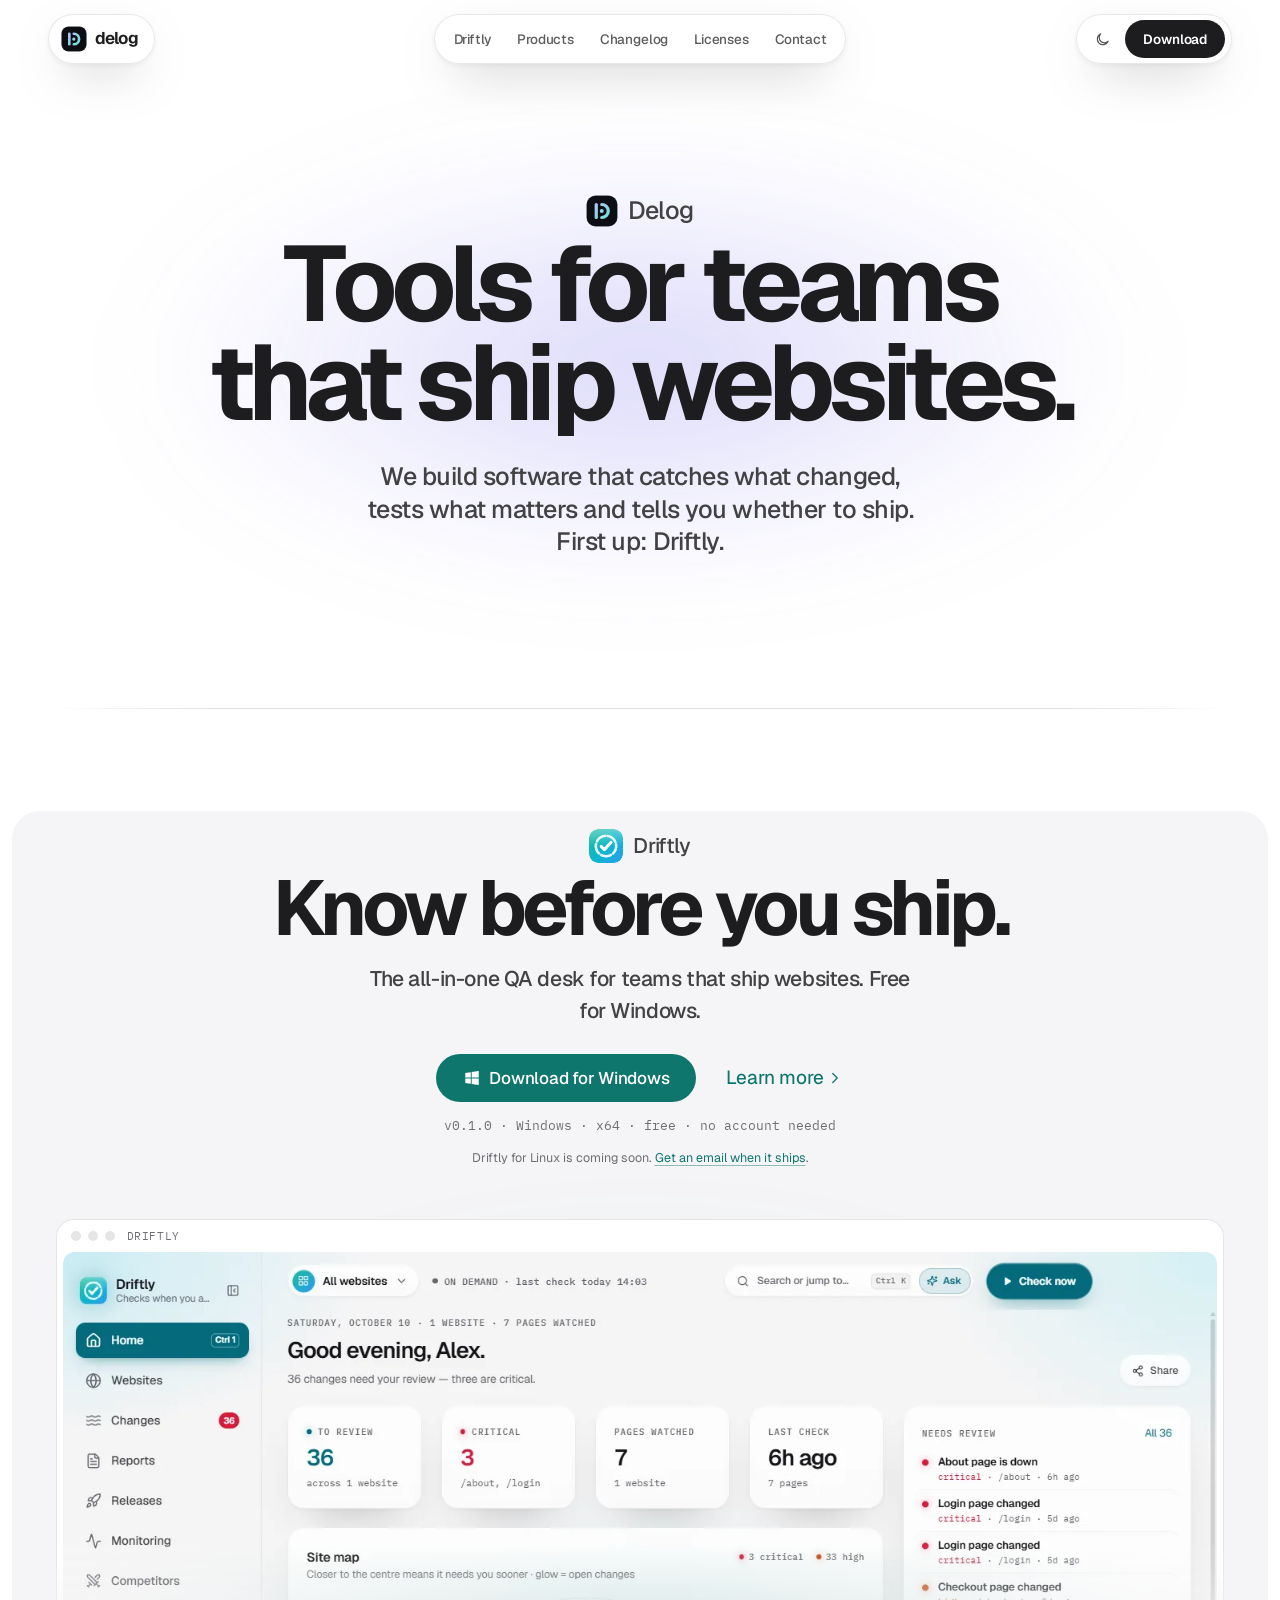
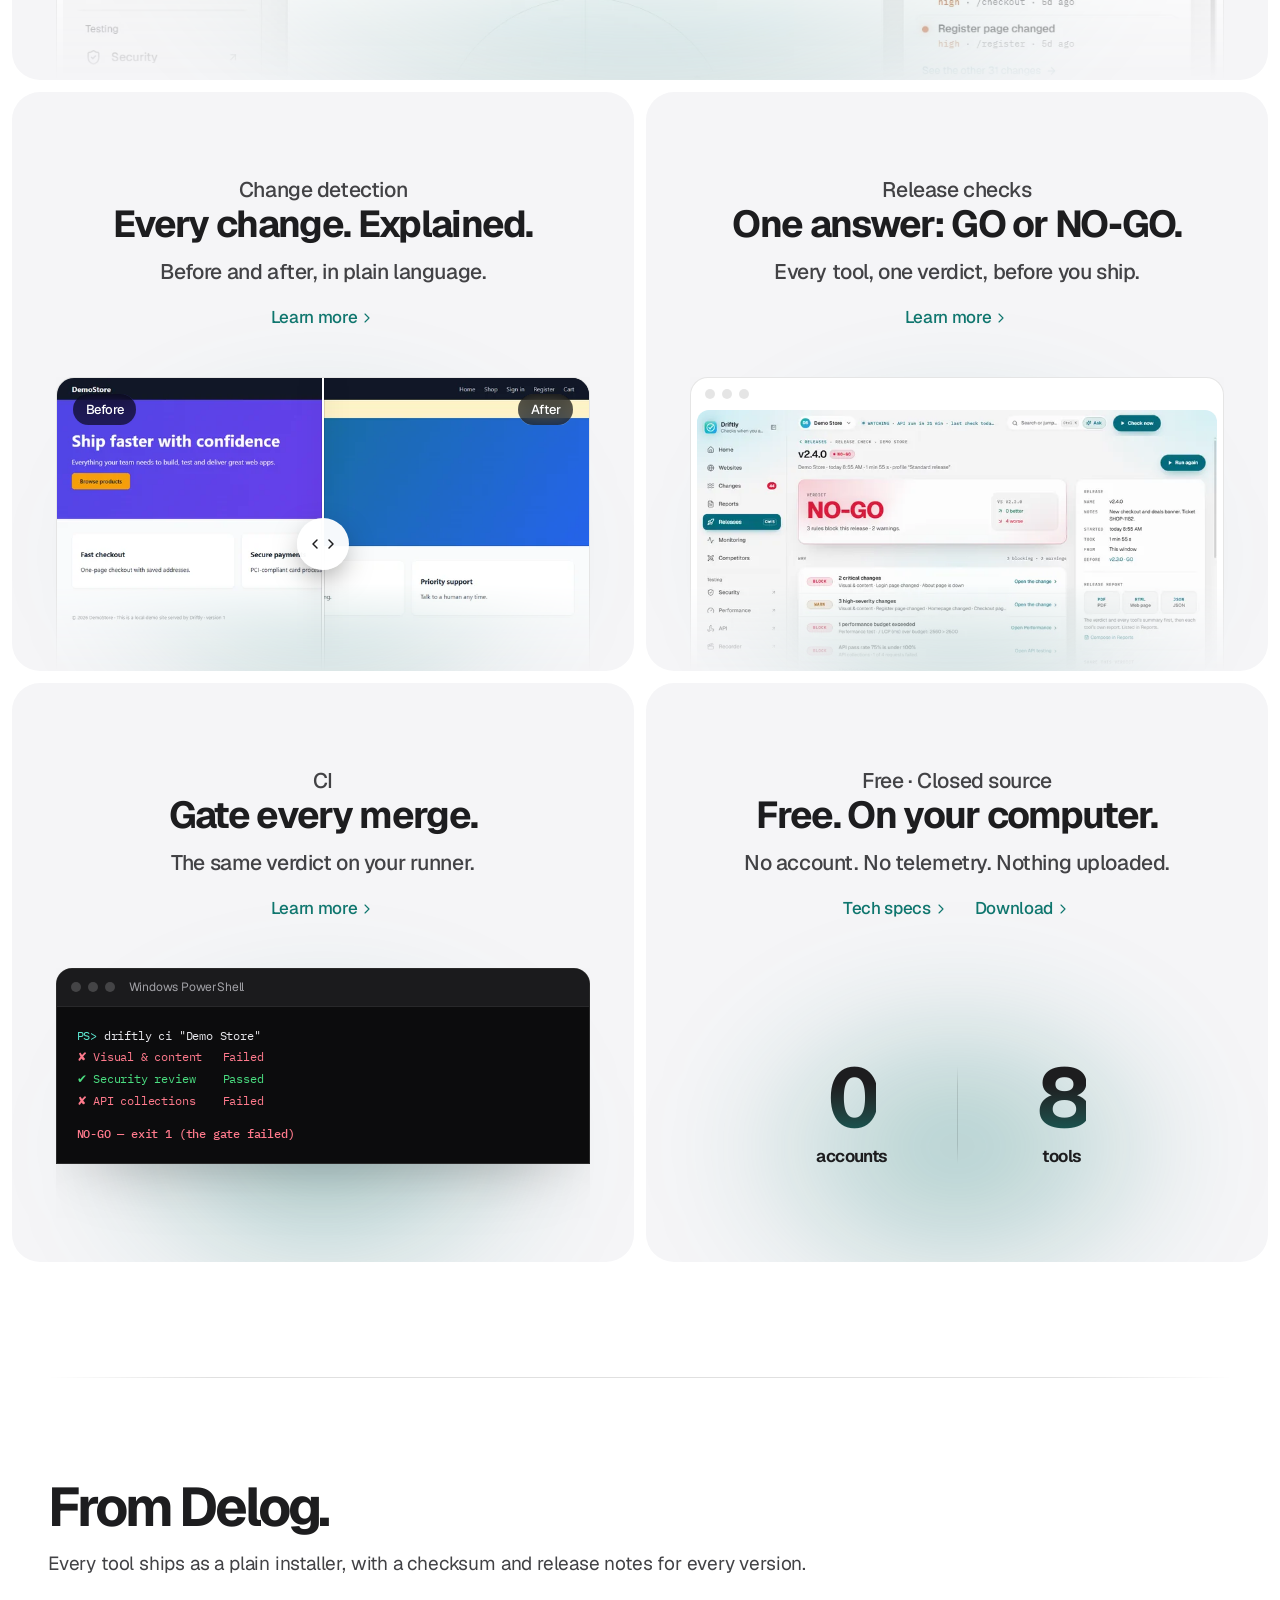
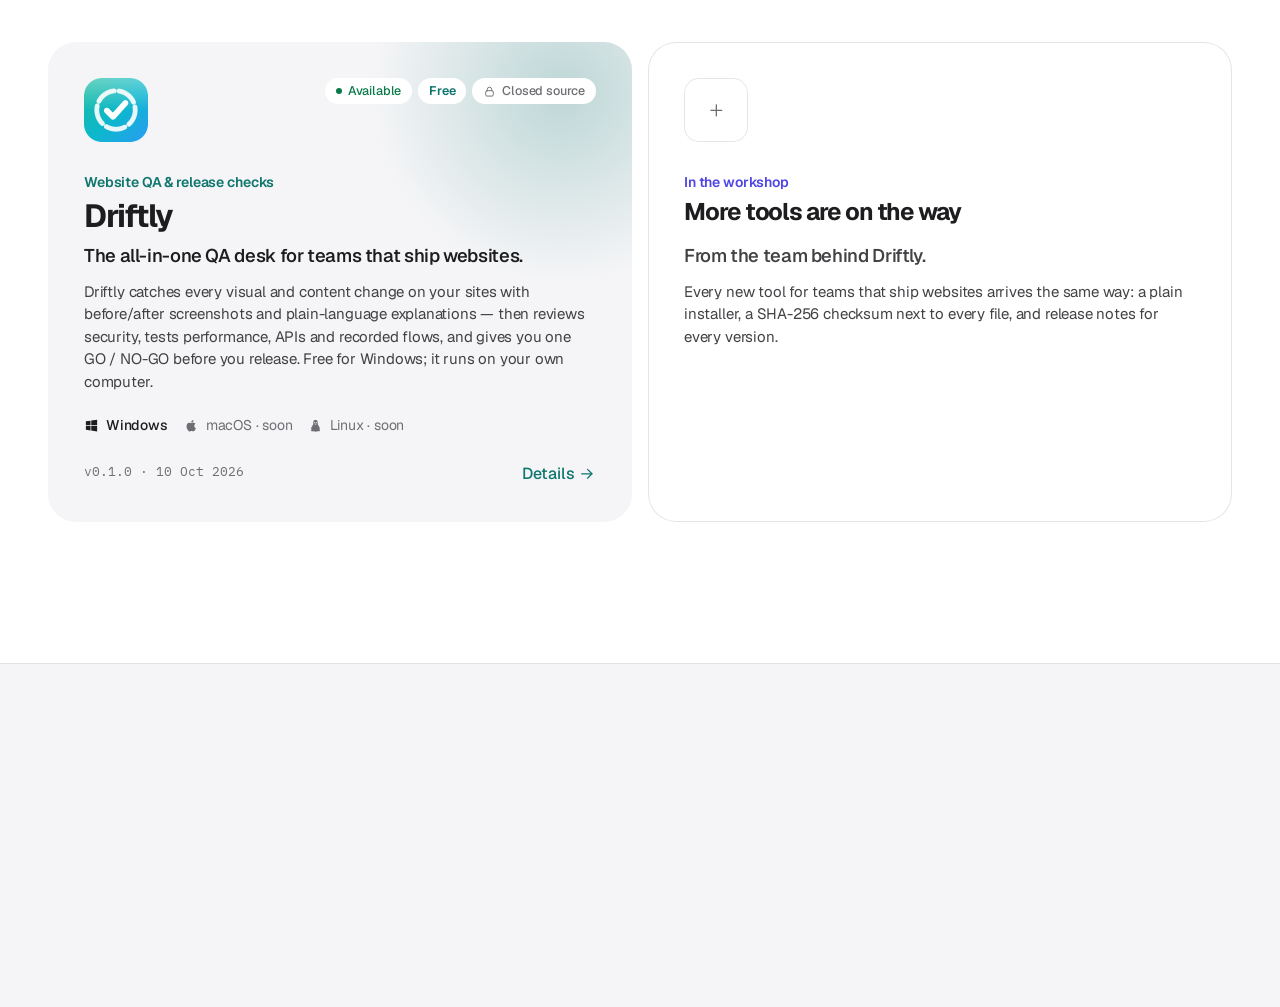
==== index.html @ cecc8f66 "Added initial files" ====
<!doctype html>
<html lang="en">
<head>
<meta charset="utf-8">
<!-- @meta {"title":"Delog — Tools for teams that ship websites","description":"Delog builds tools for teams that ship websites. Driftly, the all-in-one QA desk: change detection with before/after screenshots, security, performance, API and recorded tests, and one GO / NO-GO before you release. Free for Windows.","path":"index.html","org":true} -->
<title>Delog — Tools for teams that ship websites</title>
<meta name="description" content="Delog builds tools for teams that ship websites. Driftly, the all-in-one QA desk: change detection with before/after screenshots, security, performance, API and recorded tests, and one GO / NO-GO before you release. Free for Windows.">
<link rel="canonical" href="https://delog.example/">
<meta property="og:type" content="website">
<meta property="og:site_name" content="Delog">
<meta property="og:title" content="Delog — Tools for teams that ship websites">
<meta property="og:description" content="Delog builds tools for teams that ship websites. Driftly, the all-in-one QA desk: change detection with before/after screenshots, security, performance, API and recorded tests, and one GO / NO-GO before you release. Free for Windows.">
<meta property="og:url" content="https://delog.example/">
<meta property="og:image" content="https://delog.example/assets/img/og-default.png">
<meta property="og:image:width" content="1200">
<meta property="og:image:height" content="630">
<meta property="og:image:alt" content="Delog — Tools for teams that ship websites.">
<meta name="twitter:card" content="summary_large_image">
<script type="application/ld+json">{"@context":"https://schema.org","@type":"Organization","name":"Delog","url":"https://delog.example/","logo":"https://delog.example/assets/img/icon-512.png"}</script>
<!-- /@meta -->
<!-- @head -->
<meta name="viewport" content="width=device-width, initial-scale=1">
<meta name="color-scheme" content="light dark">
<meta name="theme-color" content="#060709" media="(prefers-color-scheme: dark)">
<meta name="theme-color" content="#f4f5f8" media="(prefers-color-scheme: light)">
<link rel="icon" href="favicon.ico" sizes="32x32">
<link rel="icon" href="assets/img/favicon.svg" type="image/svg+xml">
<link rel="apple-touch-icon" href="assets/img/apple-touch-icon.png">
<link rel="manifest" href="site.webmanifest">
<link rel="preload" href="assets/fonts/geist-latin-wght-normal.woff2" as="font" type="font/woff2" crossorigin>
<link rel="stylesheet" href="assets/css/site.css">
<link rel="stylesheet" href="assets/css/accents.css">
<script src="site.config.js"></script>
<script src="assets/js/theme.js"></script>
<!-- /@head -->
</head>
<body data-base="" data-page="home">
<!-- @header -->
<a class="skip" href="#main">Skip to content</a>
<header class="pnav" data-pnav>
  <div class="pnav__in">
    <div class="pnav__isle pnav__brand">
      <a class="pnav__logo" href="index.html" aria-label="Delog — home"><svg class="logo__mark" viewBox="0 0 32 32" aria-hidden="true" focusable="false"><defs><linearGradient id="dlg-h" x1="7" y1="7" x2="25" y2="25" gradientUnits="userSpaceOnUse"><stop offset="0" stop-color="#bdbfff"/><stop offset="1" stop-color="#5eead4"/></linearGradient></defs><rect x=".5" y=".5" width="31" height="31" rx="9" fill="#0d0e14" stroke="#ffffff" stroke-opacity=".14"/><path d="M10.25 9.5v13" stroke="url(#dlg-h)" stroke-width="3.2" stroke-linecap="round"/><path d="M15.75 9.5a6.5 6.5 0 0 1 0 13" fill="none" stroke="url(#dlg-h)" stroke-width="3.2" stroke-linecap="round"/><circle cx="15.75" cy="16" r="2" fill="url(#dlg-h)"/></svg><span class="pnav__word">delog</span></a>
      
    </div>
    <div class="pnav__isle pnav__mid">
      <a class="pnav__mini pnav__mini--logo" href="index.html" aria-label="Delog — home" tabindex="-1"><svg class="logo__mark" viewBox="0 0 32 32" aria-hidden="true" focusable="false"><defs><linearGradient id="dlg-m" x1="7" y1="7" x2="25" y2="25" gradientUnits="userSpaceOnUse"><stop offset="0" stop-color="#bdbfff"/><stop offset="1" stop-color="#5eead4"/></linearGradient></defs><rect x=".5" y=".5" width="31" height="31" rx="9" fill="#0d0e14" stroke="#ffffff" stroke-opacity=".14"/><path d="M10.25 9.5v13" stroke="url(#dlg-m)" stroke-width="3.2" stroke-linecap="round"/><path d="M15.75 9.5a6.5 6.5 0 0 1 0 13" fill="none" stroke="url(#dlg-m)" stroke-width="3.2" stroke-linecap="round"/><circle cx="15.75" cy="16" r="2" fill="url(#dlg-m)"/></svg></a>
      <div class="pnav__groups">
        <nav class="pnav__group pnav__group--main" id="site-nav" aria-label="Main" data-glide>
          <span class="pnav__glide" aria-hidden="true"></span>
          <a href="products/driftly.html" data-nav="driftly">Driftly</a>
          <a href="products.html" data-nav="products">Products</a>
          <a href="changelog.html" data-nav="changelog" data-secondary>Changelog</a>
          <a href="licenses.html" data-nav="licenses" data-secondary>Licenses</a>
          <a href="contact.html" data-nav="contact">Contact</a>
        </nav>
        
      </div>
      <a class="pnav__mini pnav__mini--cta" href="download.html?product=driftly" tabindex="-1">Download</a>
    </div>
    <div class="pnav__isle pnav__actions">
      <button class="pnav__icon pnav__theme" type="button" data-theme-toggle aria-label="Switch theme"><svg class="i i--sun" viewBox="0 0 24 24" aria-hidden="true" focusable="false"><circle cx="12" cy="12" r="4"/><path d="M12 2.5v2M12 19.5v2M4.6 4.6 6 6M18 18l1.4 1.4M2.5 12h2M19.5 12h2M4.6 19.4 6 18M18 6l1.4-1.4"/></svg><svg class="i i--moon" viewBox="0 0 24 24" aria-hidden="true" focusable="false"><path d="M20 14.5A8 8 0 1 1 9.5 4a6.5 6.5 0 0 0 10.5 10.5z"/></svg></button>
      <a class="pnav__cta" href="download.html?product=driftly" data-nav="download">Download</a>
      <button class="pnav__icon pnav__menu" type="button" data-nav-toggle aria-expanded="false" aria-controls="site-sheet" aria-label="Open menu"><span class="burger" aria-hidden="true"><i></i><i></i></span></button>
    </div>
  </div>
</header>
<div class="sheet-scrim" data-sheet-close hidden></div>
<div class="sheet" id="site-sheet" role="dialog" aria-modal="true" aria-label="Menu" hidden>
  <span class="sheet__grab" aria-hidden="true"></span>
  <nav class="sheet__links" aria-label="Menu">
    <a href="products/driftly.html" data-nav="driftly"><img src="assets/products/driftly/icon-128.png" alt="" width="22" height="22" loading="lazy" decoding="async">Driftly</a>
    <a href="products.html" data-nav="products"><svg class="i" viewBox="0 0 24 24" aria-hidden="true" focusable="false"><path d="M12 3 20 7.5v9L12 21 4 16.5v-9z"/><path d="m4 7.5 8 4.5 8-4.5M12 12v9"/></svg>Products</a>
    <a href="changelog.html" data-nav="changelog"><svg class="i" viewBox="0 0 24 24" aria-hidden="true" focusable="false"><path d="M9 6.5h11M9 12h11M9 17.5h7"/><path d="M4.5 6.5h.01M4.5 12h.01M4.5 17.5h.01"/></svg>Changelog</a>
    <a href="licenses.html" data-nav="licenses"><svg class="i" viewBox="0 0 24 24" aria-hidden="true" focusable="false"><path d="M12 4v16M8 20h8M5 7.5h14"/><path d="m5 7.5-2.5 6a2.5 2.5 0 0 0 5 0zM19 7.5l-2.5 6a2.5 2.5 0 0 0 5 0z"/></svg>Licenses</a>
    <a href="contact.html" data-nav="contact"><svg class="i" viewBox="0 0 24 24" aria-hidden="true" focusable="false"><rect x="3" y="5" width="18" height="14" rx="2.5"/><path d="m4 7 8 6 8-6"/></svg>Contact</a>
  </nav>
  
  <div class="sheet__foot">
    <div class="theme-seg" role="group" aria-label="Theme">
      <button type="button" data-theme-set="system" aria-pressed="true"><svg class="i" viewBox="0 0 24 24" aria-hidden="true" focusable="false"><rect x="3" y="4" width="18" height="12" rx="2"/><path d="M8 20h8M12 16v4"/></svg>Auto</button>
      <button type="button" data-theme-set="light" aria-pressed="false"><svg class="i" viewBox="0 0 24 24" aria-hidden="true" focusable="false"><circle cx="12" cy="12" r="4"/><path d="M12 2.5v2M12 19.5v2M4.6 4.6 6 6M18 18l1.4 1.4M2.5 12h2M19.5 12h2M4.6 19.4 6 18M18 6l1.4-1.4"/></svg>Light</button>
      <button type="button" data-theme-set="dark" aria-pressed="false"><svg class="i" viewBox="0 0 24 24" aria-hidden="true" focusable="false"><path d="M20 14.5A8 8 0 1 1 9.5 4a6.5 6.5 0 0 0 10.5 10.5z"/></svg>Dark</button>
    </div>
    <a class="btn btn--primary" href="download.html?product=driftly">Download</a>
  </div>
</div>
<!-- /@header -->

<main id="main" class="flush">

  <section class="brand-hero">
    <div class="container">
      <p class="brand-hero__by"><svg class="logo__mark" viewBox="0 0 32 32" aria-hidden="true" focusable="false"><defs><linearGradient id="dlg-intro" x1="7" y1="7" x2="25" y2="25" gradientUnits="userSpaceOnUse"><stop offset="0" stop-color="#bdbfff"/><stop offset="1" stop-color="#5eead4"/></linearGradient></defs><rect x=".5" y=".5" width="31" height="31" rx="9" fill="#0d0e14" stroke="#ffffff" stroke-opacity=".14"/><path d="M10.25 9.5v13" stroke="url(#dlg-intro)" stroke-width="3.2" stroke-linecap="round"/><path d="M15.75 9.5a6.5 6.5 0 0 1 0 13" fill="none" stroke="url(#dlg-intro)" stroke-width="3.2" stroke-linecap="round"/><circle cx="15.75" cy="16" r="2" fill="url(#dlg-intro)"/></svg><span data-cfg="company">Delog</span></p>
      <h1>Tools for teams that ship websites.</h1>
      <p>We build software that catches what changed, tests what matters and tells you whether to ship. First up: Driftly.</p>
    </div>
  </section>
  <div class="container rule-wrap" aria-hidden="true"><div class="rule"></div></div>


  <div class="container home-tiles">
    <section class="ptile accent-driftly" data-tilt3d="1.5" data-accent-dark="#2dd4bf" data-accent-light="#0f766e" aria-labelledby="t-driftly">
      <p class="ptile__name"><img src="assets/products/driftly/icon-128.png" alt="" width="34" height="34">Driftly</p>
      <h2 id="t-driftly">Know before you ship.</h2>
      <p class="ptile__line">The all-in-one QA desk for teams that ship websites. Free for Windows.</p>
      <div data-render="download-cta" data-product="driftly" data-variant="launch" data-secondary-href="products/driftly.html" data-secondary-label="Learn more" data-rendered="w8mok"><!-- @render --><div class="dl-cta dl-cta--launch" data-dl-cta="driftly"><div class="dl-cta__row"><a class="btn btn--primary btn--lg" data-dl-primary href="download.html?product=driftly&amp;platform=windows"><span data-dl-icon><svg class="i i--fill" viewBox="0 0 24 24" aria-hidden="true" focusable="false"><path d="M3 5.3 10.4 4.2v7.2H3zM11.6 4 21 2.6v8.8h-9.4zM3 12.6h7.4v7.2L3 18.7zM11.6 12.6H21v8.8L11.6 20z"/></svg></span><span data-dl-label>Download for Windows</span></a><a class="link-more" href="products/driftly.html">Learn more<svg class="i" viewBox="0 0 24 24" aria-hidden="true" focusable="false"><path d="m9 6 6 6-6 6"/></svg></a></div><p class="dl-cta__meta mono" data-dl-meta>v0.1.0 · Windows · x64 · free · no account needed</p><p class="dl-cta__note" data-dl-note hidden></p></div><!-- /@render --></div>
      <div class="ptile__visual">
        <div class="vframe"><div class="vframe__bar" aria-hidden="true"><span class="vframe__dots"><i></i><i></i><i></i></span><span class="vframe__title">Driftly</span></div>
          <div class="vframe__screen"><img src="assets/products/driftly/screens/home-dark-1440.webp" srcset="assets/products/driftly/screens/home-dark-800.webp 800w, assets/products/driftly/screens/home-dark-1440.webp 1440w" sizes="(min-width: 834px) 70vw, 100vw" alt="Driftly Home: summary tiles for changes to review, critical changes, pages watched and the last check, a radial site map of the watched website, and the changes that need review." width="1440" height="900" class="theme-dark-only" loading="lazy" decoding="async"><img src="assets/products/driftly/screens/home-light-1440.webp" srcset="assets/products/driftly/screens/home-light-800.webp 800w, assets/products/driftly/screens/home-light-1440.webp 1440w" sizes="(min-width: 834px) 70vw, 100vw" alt="Driftly Home: summary tiles for changes to review, critical changes, pages watched and the last check, a radial site map of the watched website, and the changes that need review." width="1440" height="900" class="theme-light-only" loading="lazy" decoding="async"></div>
        </div>
      </div>
    </section>

    <div class="ptiles">
      <section class="ptile ptile--half accent-driftly" data-tilt3d="2.5" data-accent-dark="#2dd4bf" data-accent-light="#0f766e" aria-labelledby="t-changes">
        <p class="ptile__name">Change detection</p>
        <h2 id="t-changes">Every change. Explained.</h2>
        <p class="ptile__line">Before and after, in plain language.</p>
        <p class="link-row"><a class="link-more" href="products/driftly.html#changes">Learn more<svg class="i" viewBox="0 0 24 24" aria-hidden="true" focusable="false"><path d="m9 6 6 6-6 6"/></svg></a></p>
        <div class="ptile__visual">
          <div class="compare__stage">
            <div class="compare__img"><img src="assets/products/driftly/compare/home-before-800.webp" srcset="assets/products/driftly/compare/home-before-800.webp 800w, assets/products/driftly/compare/home-before-1440.webp 1440w" sizes="(min-width: 834px) 50vw, 100vw" alt="The demo store’s home page before a release: “Ship faster with confidence”." width="1440" height="900" loading="lazy" decoding="async"></div>
            <div class="compare__img compare__after"><img src="assets/products/driftly/compare/home-after-800.webp" srcset="assets/products/driftly/compare/home-after-800.webp 800w, assets/products/driftly/compare/home-after-1440.webp 1440w" sizes="(min-width: 834px) 50vw, 100vw" alt="The same page after the release: “Release with total confidence”, with a sale banner." width="1440" height="900" loading="lazy" decoding="async"></div>
            <span class="compare__tag compare__tag--before">Before</span><span class="compare__tag compare__tag--after">After</span>
            <span class="compare__handle" aria-hidden="true"><span class="compare__knob"><svg class="i" viewBox="0 0 24 24" aria-hidden="true" focusable="false"><path d="m15 6-6 6 6 6"/></svg><svg class="i" viewBox="0 0 24 24" aria-hidden="true" focusable="false"><path d="m9 6 6 6-6 6"/></svg></span></span>
          </div>
        </div>
      </section>
      <section class="ptile ptile--half accent-driftly" data-tilt3d="2.5" data-accent-dark="#2dd4bf" data-accent-light="#0f766e" aria-labelledby="t-release">
        <p class="ptile__name">Release checks</p>
        <h2 id="t-release">One answer: GO or NO‑GO.</h2>
        <p class="ptile__line">Every tool, one verdict, before you ship.</p>
        <p class="link-row"><a class="link-more" href="products/driftly.html#release">Learn more<svg class="i" viewBox="0 0 24 24" aria-hidden="true" focusable="false"><path d="m9 6 6 6-6 6"/></svg></a></p>
        <div class="ptile__visual">
          <div class="vframe"><div class="vframe__bar" aria-hidden="true"><span class="vframe__dots"><i></i><i></i><i></i></span></div>
            <div class="vframe__screen"><img src="assets/products/driftly/screens/release-dark-1440.webp" srcset="assets/products/driftly/screens/release-dark-800.webp 800w, assets/products/driftly/screens/release-dark-1440.webp 1440w" sizes="(min-width: 834px) 46vw, 100vw" alt="Driftly release check for v2.4.0 with a NO-GO verdict and the rules that block it." width="1440" height="900" class="theme-dark-only" loading="lazy" decoding="async"><img src="assets/products/driftly/screens/release-light-1440.webp" srcset="assets/products/driftly/screens/release-light-800.webp 800w, assets/products/driftly/screens/release-light-1440.webp 1440w" sizes="(min-width: 834px) 46vw, 100vw" alt="Driftly release check for v2.4.0 with a NO-GO verdict and the rules that block it." width="1440" height="900" class="theme-light-only" loading="lazy" decoding="async"></div>
          </div>
        </div>
      </section>
    </div>

    <div class="ptiles">
      <section class="ptile ptile--half accent-driftly" data-tilt3d="2.5" data-accent-dark="#2dd4bf" data-accent-light="#0f766e" aria-labelledby="t-ci">
        <p class="ptile__name">CI</p>
        <h2 id="t-ci">Gate every merge.</h2>
        <p class="ptile__line">The same verdict on your runner.</p>
        <p class="link-row"><a class="link-more" href="products/driftly.html#ci">Learn more<svg class="i" viewBox="0 0 24 24" aria-hidden="true" focusable="false"><path d="m9 6 6 6-6 6"/></svg></a></p>
        <div class="ptile__visual">
          <figure class="term" data-term>
            <div class="term__bar" aria-hidden="true"><span class="vframe__dots"><i></i><i></i><i></i></span><span class="term__title">Windows PowerShell</span></div>
            <pre class="term__body" tabindex="0" aria-label="driftly ci output"><code><span class="term__line term__line--cmd"><span class="term__ps">PS&gt;</span> <span class="term__type" data-chars="23">driftly ci "Demo Store"</span></span><span class="term__line term__line--bad">✘ Visual &amp; content   Failed</span><span class="term__line term__line--ok">✔ Security review    Passed</span><span class="term__line term__line--bad">✘ API collections    Failed</span><span class="term__line term__line--verdict">NO-GO — exit 1 (the gate failed)</span></code></pre>
            <figcaption class="sr-only">Abridged output of driftly ci for the demo store.</figcaption>
          </figure>
        </div>
      </section>
      <section class="ptile ptile--half accent-driftly" data-tilt3d="2.5" data-accent-dark="#2dd4bf" data-accent-light="#0f766e" aria-labelledby="t-free">
        <p class="ptile__name">Free · Closed source</p>
        <h2 id="t-free">Free. On your computer.</h2>
        <p class="ptile__line">No account. No telemetry. Nothing uploaded.</p>
        <p class="link-row"><a class="link-more" href="products/driftly.html#specs">Tech specs<svg class="i" viewBox="0 0 24 24" aria-hidden="true" focusable="false"><path d="m9 6 6 6-6 6"/></svg></a><a class="link-more" href="download.html?product=driftly">Download<svg class="i" viewBox="0 0 24 24" aria-hidden="true" focusable="false"><path d="m9 6 6 6-6 6"/></svg></a></p>
        <div class="ptile__visual ptile__visual--stats"><ul class="statrow statrow--mini"><li class="statrow__item" data-stat="0"><span class="sr-only">0 accounts</span><span class="statrow__vis" aria-hidden="true"><span class="statrow__num" data-count="0">0</span><span class="statrow__label">accounts</span></span></li><li class="statrow__item" data-stat="8"><span class="sr-only">8 tools</span><span class="statrow__vis" aria-hidden="true"><span class="statrow__num" data-count="8">8</span><span class="statrow__label">tools</span></span></li></ul></div>
      </section>
    </div>
  </div>

    <div class="container rule-wrap" aria-hidden="true"><div class="rule"></div></div>
  <section class="section--last" id="products">
    <div class="container">
      <header class="lx-head lx-head--left reveal">
        <h2>From <span data-cfg="company">Delog</span>.</h2>
        <p>Every tool ships as a plain installer, with a checksum and release notes for every version.</p>
      </header>
      <div class="grid-cards" data-render="products-grid" data-rendered="1dqnwaf"><!-- @render --><article class="pcard accent-driftly" data-accent-dark="#2dd4bf" data-accent-light="#0f766e" data-status="available" data-oss="false"><div class="pcard__glow" aria-hidden="true"></div><div class="pcard__top"><img src="assets/products/driftly/icon-256.png" alt="" width="56" height="56" class="pcard__icon" loading="lazy" decoding="async"><div class="pills"><span class="pill pill--available">Available</span><span class="pill pill--free">Free</span><span class="pill pill--quiet"><svg class="i" viewBox="0 0 24 24" aria-hidden="true" focusable="false"><rect x="5" y="10.5" width="14" height="10" rx="2.5"/><path d="M8 10.5V8a4 4 0 0 1 8 0v2.5"/></svg>Closed source</span></div></div><p class="eyebrow pcard__cat">Website QA &amp; release checks</p><h3 class="pcard__name"><a class="stretched" href="products/driftly.html">Driftly</a></h3><p class="pcard__tag">The all-in-one QA desk for teams that ship websites.</p><p class="pcard__desc">Driftly catches every visual and content change on your sites with before/after screenshots and plain-language explanations — then reviews security, tests performance, APIs and recorded flows, and gives you one GO / NO-GO before you release. Free for Windows; it runs on your own computer.</p><ul class="plats" aria-label="Platforms"><li class="plat"><svg class="i i--fill" viewBox="0 0 24 24" aria-hidden="true" focusable="false"><path d="M3 5.3 10.4 4.2v7.2H3zM11.6 4 21 2.6v8.8h-9.4zM3 12.6h7.4v7.2L3 18.7zM11.6 12.6H21v8.8L11.6 20z"/></svg><span>Windows</span></li><li class="plat plat--soon"><svg class="i i--fill" viewBox="0 0 24 24" aria-hidden="true" focusable="false"><path d="M16.4 12.7c0-2.3 1.9-3.4 2-3.5-1.1-1.6-2.8-1.8-3.4-1.8-1.4-.1-2.8.9-3.5.9s-1.8-.9-3-.8c-1.5 0-2.9.9-3.7 2.3-1.6 2.8-.4 7 1.2 9.3.8 1.1 1.7 2.4 2.9 2.3 1.2 0 1.6-.8 3-.8s1.8.8 3 .7c1.3 0 2.1-1.1 2.8-2.3.9-1.3 1.3-2.6 1.3-2.7 0 0-2.6-1-2.6-3.9zM14.2 5.8c.6-.8 1.1-1.8 1-2.8-.9 0-2 .6-2.7 1.4-.6.7-1.1 1.7-1 2.7 1 .1 2-.5 2.7-1.3z"/></svg><span>macOS<span class="plat__soon"> · soon</span></span></li><li class="plat plat--soon"><svg class="i i--fill" viewBox="0 0 24 24" aria-hidden="true" focusable="false"><path d="M12 2.6c-2.3 0-3.6 1.9-3.6 4.4 0 1.5.3 2.5-.6 4-1.2 2-2.7 3.8-2.7 6.2 0 .9.3 1.6.8 2.1-.6.4-1.4.6-1.4 1.2 0 .8 1.7.7 3.5.7 1 0 2.1.6 4 .6s3-.6 4-.6c1.8 0 3.5.1 3.5-.7 0-.6-.8-.8-1.4-1.2.5-.5.8-1.2.8-2.1 0-2.4-1.5-4.2-2.7-6.2-.9-1.5-.6-2.5-.6-4 0-2.5-1.3-4.4-3.6-4.4zm-1.4 3.6a.8 1 0 1 1 0 2 .8 1 0 0 1 0-2zm2.8 0a.8 1 0 1 1 0 2 .8 1 0 0 1 0-2zM12 8.6l1.6 1-1.6 1-1.6-1z"/></svg><span>Linux<span class="plat__soon"> · soon</span></span></li></ul><div class="pcard__foot"><span class="pcard__ver mono">v0.1.0 · 10 Oct 2026</span><span class="pcard__go" aria-hidden="true">Details<svg class="i" viewBox="0 0 24 24" aria-hidden="true" focusable="false"><path d="M5 12h14"/><path d="m13 6 6 6-6 6"/></svg></span></div></article><article class="pcard pcard--next" data-status="next" data-oss="false"><div class="pcard__top"><span class="next-mark" aria-hidden="true"><svg class="i" viewBox="0 0 24 24" aria-hidden="true" focusable="false"><path d="M12 5v14M5 12h14"/></svg></span></div><p class="eyebrow pcard__cat">In the workshop</p><h3 class="pcard__name">More tools are on the way</h3><p class="pcard__tag">From the team behind Driftly.</p><p class="pcard__desc">Every new tool for teams that ship websites arrives the same way: a plain installer, a SHA-256 checksum next to every file, and release notes for every version.</p><div class="plats" aria-hidden="true"></div><div class="pcard__foot"></div></article><!-- /@render --></div>
    </div>
  </section>

</main>

<!-- @footer -->
<footer class="site-footer">
  <div class="container">
    <div class="footer-note">
      <p>Driftly is free to download and use, including for commercial work, under its <a href="terms.html#eula">End User Licence Agreement</a>. Driftly is closed source; <span data-cfg="company">Delog</span> distributes installers only.</p>
      <p>Screens show Driftly checking a local demo store. Windows and Microsoft Edge are trademarks of Microsoft; other names belong to their owners.</p>
      <p>This site sets no cookies, runs no analytics and loads nothing from third parties.</p>
    </div>
    <div class="footer-grid">
      <div class="footer-col">
        <h2>Products</h2>
        <ul>
          <li><a href="products/driftly.html">Driftly</a></li>
          <li><a href="products.html">All products</a></li>
          <li><a href="download.html">Downloads</a></li>
          <li><a href="changelog.html">Changelog</a></li>
        </ul>
      </div>
      <div class="footer-col">
        <h2>Driftly</h2>
        <ul>
          <li><a href="products/driftly.html#tools">Tools</a></li>
          <li><a href="products/driftly.html#specs">Tech specs</a></li>
          <li><a href="products/driftly.html#verify">Verify a download</a></li>
          <li><a href="licenses/driftly/THIRD-PARTY-NOTICES.txt">Third-party notices</a></li>
        </ul>
      </div>
      <div class="footer-col">
        <h2><span data-cfg="company">Delog</span></h2>
        <ul>
          <li><a href="contact.html">Contact</a></li>
          <li><a href="licenses.html">Licenses</a></li>
        </ul>
        <ul class="footer-social" data-social hidden></ul>
      </div>
      <div class="footer-col">
        <h2>Legal</h2>
        <ul>
          <li><a href="terms.html#website-terms">Terms of Use</a></li>
          <li><a href="terms.html#eula">Driftly EULA</a></li>
          <li><a href="privacy.html">Privacy Policy</a></li>
        </ul>
      </div>
      <div class="footer-col">
        <h2>Appearance</h2>
        <div class="theme-seg" role="group" aria-label="Theme">
          <button type="button" data-theme-set="system" aria-pressed="true"><svg class="i" viewBox="0 0 24 24" aria-hidden="true" focusable="false"><rect x="3" y="4" width="18" height="12" rx="2"/><path d="M8 20h8M12 16v4"/></svg>Auto</button>
          <button type="button" data-theme-set="light" aria-pressed="false"><svg class="i" viewBox="0 0 24 24" aria-hidden="true" focusable="false"><circle cx="12" cy="12" r="4"/><path d="M12 2.5v2M12 19.5v2M4.6 4.6 6 6M18 18l1.4 1.4M2.5 12h2M19.5 12h2M4.6 19.4 6 18M18 6l1.4-1.4"/></svg>Light</button>
          <button type="button" data-theme-set="dark" aria-pressed="false"><svg class="i" viewBox="0 0 24 24" aria-hidden="true" focusable="false"><path d="M20 14.5A8 8 0 1 1 9.5 4a6.5 6.5 0 0 0 10.5 10.5z"/></svg>Dark</button>
        </div>
      </div>
    </div>
    <div class="footer-bottom">
      <p>Copyright © <span data-cfg="year">2026</span> <span data-cfg="legal">Delog</span>. All rights reserved.</p>
      <ul class="footer-legal">
        <li><a href="privacy.html">Privacy Policy</a></li>
        <li><a href="terms.html">Terms of Use</a></li>
        <li><a href="licenses.html">Licenses</a></li>
      </ul>
    </div>
  </div>
</footer>
<!-- /@footer -->
<!-- @scripts -->
<script src="assets/js/products.js" defer></script>
<script src="assets/js/render.js" defer></script>
<script src="assets/js/render-pages.js" defer></script>
<script src="assets/js/app.js" defer></script>
<!-- /@scripts -->
</body>
</html>
---- assets/css/site.css ----
/* ==========================================================================
   Delog — site styles. "Cinematic product launch": black/white canvas, huge type,
   one accent glow per section, restraint. No framework, no external resources.
   fonts · tokens · base · type · controls · header · launch · home · cards ·
   product (generic) · downloads · download page · changelog · prose · footer ·
   overlays · motion · responsive
   ========================================================================== */
/* ---------------------------------------------------------------- fonts (OFL-1.1, see /licenses/fonts) */
@font-face { font-family: "Geist"; src: url("../fonts/geist-latin-wght-normal.woff2") format("woff2"); font-weight: 100 900; font-style: normal; font-display: swap; }
@font-face { font-family: "IBM Plex Mono"; src: url("../fonts/ibm-plex-mono-latin-400-normal.woff2") format("woff2"); font-weight: 400; font-style: normal; font-display: swap; }
@font-face { font-family: "IBM Plex Mono"; src: url("../fonts/ibm-plex-mono-latin-500-normal.woff2") format("woff2"); font-weight: 500 700; font-style: normal; font-display: swap; }
/* ---------------------------------------------------------------- tokens */
:root {
  color-scheme: light;
  --font-sans: "Geist", ui-sans-serif, system-ui, -apple-system, "Segoe UI", Roboto, "Helvetica Neue", Arial, sans-serif;
  --font-mono: "IBM Plex Mono", ui-monospace, "SF Mono", "Cascadia Mono", Menlo, Consolas, monospace;
  --container: 1440px;
  --gutter: clamp(20px, 4.5vw, 48px);
  --gap: 24px;
  --ease: cubic-bezier(.25, .8, .25, 1);
  --spring: cubic-bezier(.34, 1.4, .64, 1);

  --bg: #ffffff;
  --bg-2: #f5f5f7;
  --tile: #f5f5f7;
  --tile-2: #ffffff;
  --border: rgba(0, 0, 0, .1);
  --hair: rgba(0, 0, 0, .08);
  --text: #1d1d1f;
  --text-2: #424245;
  --text-3: #6e6e73;
  --brand: #4f46e5;
  --brand-2: #0f766e;
  --accent: var(--brand);
  --accent-ink: #ffffff;
  --link: #4f46e5;
  --shadow: 0 30px 80px -36px rgba(0, 0, 0, .35);
  --screen: #ffffff;
  --code-bg: #111113;
  --ok: #0b7a4b;
  --warn: #9a5800;
  --bad: #c2273d;
  --focus: #4f46e5;
}
@media (prefers-color-scheme: dark) {
  :root:not([data-theme="light"]) {
    color-scheme: dark;
    --bg: #000000; --bg-2: #0b0b0c; --tile: #161617; --tile-2: #1d1d1f;
    --border: rgba(255, 255, 255, .12); --hair: rgba(255, 255, 255, .09);
    --text: #f5f5f7; --text-2: #a1a1a6; --text-3: #86868b;
    --brand: #a5a8ff; --brand-2: #5eead4; --accent-ink: #000000; --link: #a5a8ff;
    --shadow: 0 40px 120px -40px rgba(0, 0, 0, .95); --screen: #0b0c0f; --code-bg: #0c0c0d;
    --ok: #4ade80; --warn: #fbbf24; --bad: #ff6b81; --focus: #a5a8ff;
  }
}
:root[data-theme="dark"] {
  color-scheme: dark;
  --bg: #000000; --bg-2: #0b0b0c; --tile: #161617; --tile-2: #1d1d1f;
  --border: rgba(255, 255, 255, .12); --hair: rgba(255, 255, 255, .09);
  --text: #f5f5f7; --text-2: #a1a1a6; --text-3: #86868b;
  --brand: #a5a8ff; --brand-2: #5eead4; --accent-ink: #000000; --link: #a5a8ff;
  --shadow: 0 40px 120px -40px rgba(0, 0, 0, .95); --screen: #0b0c0f; --code-bg: #0c0c0d;
  --ok: #4ade80; --warn: #fbbf24; --bad: #ff6b81; --focus: #a5a8ff;
}
.has-accent, [data-accent-dark] { --link: var(--accent); --focus: var(--accent); }
/* ---------------------------------------------------------------- base */
*, *::before, *::after { box-sizing: border-box; }
html { -webkit-text-size-adjust: 100%; text-size-adjust: 100%; scroll-padding-top: 72px; }
html.has-modal { overflow: hidden; }
body {
  margin: 0; min-height: 100vh; background: var(--bg); color: var(--text-2);
  font-family: var(--font-sans); font-size: 17px; line-height: 1.5; letter-spacing: -0.011em;
  -webkit-font-smoothing: antialiased; -moz-osx-font-smoothing: grayscale; text-rendering: optimizeLegibility;
  overflow-x: clip;
}
img, svg, video { display: block; max-width: 100%; }
img { height: auto; }
a { color: var(--link); text-decoration: none; }
a:hover { text-decoration: underline; text-underline-offset: 3px; }
p { margin: 0 0 1em; }
h1, h2, h3, h4 { color: var(--text); margin: 0; font-weight: 650; letter-spacing: -0.03em; line-height: 1.08; }
code, pre, kbd { font-family: var(--font-mono); font-size: .9em; }
:not(pre) > code { padding: .08em .38em; border-radius: 6px; background: var(--tile); color: var(--text); font-size: .86em; letter-spacing: 0; }
::selection { background: color-mix(in srgb, var(--accent) 28%, transparent); }
:focus-visible { outline: 2px solid var(--focus); outline-offset: 3px; border-radius: 6px; }
[hidden] { display: none !important; }
html:not(.js) .js-only { display: none !important; }
button { font: inherit; color: inherit; }
dl, dd { margin: 0; }
.sr-only { position: absolute !important; width: 1px; height: 1px; padding: 0; margin: -1px; overflow: hidden; clip: rect(0 0 0 0); white-space: nowrap; border: 0; }
.skip { position: absolute; left: 16px; top: -60px; z-index: 100; padding: 10px 16px; border-radius: 10px; background: var(--text); color: var(--bg); font-weight: 600; }
.skip:focus { top: 8px; text-decoration: none; }
.mono { font-family: var(--font-mono); font-size: .86em; letter-spacing: 0; }
.muted { color: var(--text-3); }
.fine { font-size: 13px; color: var(--text-3); margin: 8px 0 0; }
.i { width: 1.1em; height: 1.1em; flex: none; fill: none; stroke: currentColor; stroke-width: 1.7; stroke-linecap: round; stroke-linejoin: round; }
.i--fill { fill: currentColor; stroke: none; }
.theme-light-only { display: none !important; }
@media (prefers-color-scheme: light) {
  :root:not([data-theme="dark"]) .theme-light-only { display: block !important; }
  :root:not([data-theme="dark"]) .theme-dark-only { display: none !important; }
}
:root[data-theme="light"] .theme-light-only { display: block !important; }
:root[data-theme="light"] .theme-dark-only { display: none !important; }
:where(p, li, dd, small, .dl-group__soon, .notes) a:not(.btn):not(.link-arrow):not(.link-more):not(.addr):not(.stretched) {
  text-decoration: underline; text-decoration-thickness: 1px; text-underline-offset: 3px; text-decoration-color: color-mix(in srgb, currentColor 45%, transparent);
}
/* ---------------------------------------------------------------- layout + type */
.container { width: 100%; max-width: calc(var(--container) + var(--gutter) * 2); margin: 0 auto; padding: 0 var(--gutter); }
.narrow { max-width: calc(780px + var(--gutter) * 2); }
.wide { max-width: calc(1440px + 24px); padding: 0 12px; margin: 0 auto; }
.section { padding: clamp(88px, 11vw, 150px) 0 0; position: relative; }
.section--tight { padding-top: clamp(32px, 4vw, 56px); }
.section--first { padding-top: clamp(48px, 7vw, 88px); }
.section--last { padding-bottom: clamp(88px, 11vw, 150px); }
main { display: block; padding-bottom: clamp(88px, 11vw, 150px); }
main.flush { padding-bottom: 0; }
.eyebrow { margin: 0 0 14px; font-size: 17px; font-weight: 600; letter-spacing: -0.01em; color: var(--accent); }
.sec-head { max-width: 780px; margin-bottom: clamp(36px, 5vw, 64px); }
.sec-head h2, .h2 { font-size: clamp(2.2rem, 1.1rem + 3.2vw, 4rem); letter-spacing: -0.045em; line-height: 1.02; font-weight: 700; }
.sec-head .lead { margin-top: 18px; }
.sec-head--center { margin-left: auto; margin-right: auto; text-align: center; }
.lead { font-size: clamp(1.1rem, 1rem + .45vw, 1.35rem); line-height: 1.45; color: var(--text-2); max-width: 56ch; margin: 0; font-weight: 450; }
.page-title { font-size: clamp(2.8rem, 1.2rem + 4.6vw, 5.4rem); letter-spacing: -0.055em; line-height: .98; font-weight: 700; }
.sub-title { font-size: 1.2rem; margin: 48px 0 16px; }
.more { display: flex; flex-wrap: wrap; gap: 28px; margin: 32px 0 0; }
.link-arrow, .link-more { display: inline-flex; align-items: center; gap: 2px; font-weight: 500; color: var(--link); }
.link-arrow .i, .link-more .i { width: 16px; height: 16px; transition: transform .25s var(--ease); }
.link-arrow:hover .i, .link-more:hover .i { transform: translateX(3px); }
.grad { background: linear-gradient(100deg, var(--brand), var(--brand-2) 75%); -webkit-background-clip: text; background-clip: text; color: transparent; }
/* ---------------------------------------------------------------- controls */
.btn {
  --btn-bg: var(--tile); --btn-fg: var(--text); --btn-bd: transparent;
  display: inline-flex; align-items: center; justify-content: center; gap: 8px; min-height: 44px; padding: 0 22px;
  border: 1px solid var(--btn-bd); border-radius: 999px; background: var(--btn-bg); color: var(--btn-fg);
  font-weight: 500; font-size: 17px; letter-spacing: -0.015em; line-height: 1; white-space: nowrap; cursor: pointer; text-decoration: none;
  transition: background-color .2s, transform .2s var(--ease), box-shadow .3s var(--ease), filter .2s;
}
.btn:hover { text-decoration: none; filter: brightness(1.08); }
.btn:active { transform: scale(.98); }
.btn .i { width: 18px; height: 18px; }
.btn--primary, .btn--accent { --btn-bg: var(--accent); --btn-fg: var(--accent-ink); }
.btn--ghost { --btn-bg: transparent; --btn-bd: var(--border); }
.btn--ghost:hover { --btn-bd: var(--text-3); filter: none; }
.btn--xs { min-height: 28px; padding: 0 13px; font-size: 12.5px; font-weight: 500; }
.btn--sm { min-height: 34px; padding: 0 16px; font-size: 14px; gap: 6px; }
.btn--sm .i { width: 15px; height: 15px; }
.btn--lg { min-height: 50px; padding: 0 28px; font-size: 17px; }
.btn--xl { min-height: 58px; padding: 0 34px; font-size: 19px; }
.pills { display: flex; flex-wrap: wrap; gap: 6px; }
.pill { display: inline-flex; align-items: center; gap: 6px; height: 26px; padding: 0 11px; border-radius: 999px; background: var(--tile); color: var(--text-2); font-size: 12.5px; font-weight: 500; white-space: nowrap; }
.pill .i { width: 13px; height: 13px; }
.pill--available { color: var(--ok); }
.pill--available::before { content: ""; width: 6px; height: 6px; border-radius: 50%; background: currentColor; }
.pill--beta { color: var(--warn); }
.pill--coming-soon { color: var(--text-3); }
.pill--oss { color: var(--link); }
.pill--quiet { color: var(--text-3); }
.pill--free { color: var(--accent); font-weight: 600; }
.chips { display: flex; flex-wrap: wrap; gap: 8px; margin: 0 0 36px; }
.chip { display: inline-flex; align-items: center; gap: 8px; height: 38px; padding: 0 17px; border-radius: 999px; border: 0; background: var(--tile); color: var(--text-2); font-size: 14px; font-weight: 500; cursor: pointer; transition: background-color .2s, color .2s; }
.chip:hover { color: var(--text); }
.chip[aria-pressed="true"] { background: var(--text); color: var(--bg); }
.chip__n { font-family: var(--font-mono); font-size: 12px; opacity: .7; }
/* ---------------------------------------------------------------- global header (thin) */
.logo__mark { width: 22px; height: 22px; }
/* ---------------------------------------------------------------- local (product) nav */
/* ---------------------------------------------------------------- launch: hero */
.lx-hero { position: relative; text-align: center; padding: clamp(80px, 11vw, 150px) 0 clamp(36px, 5vw, 60px); }
.lx-hero__name { display: inline-flex; align-items: center; gap: 12px; margin: 0 0 22px; color: var(--text); font-size: clamp(1.3rem, 1rem + 1vw, 1.75rem); font-weight: 650; letter-spacing: -0.03em; }
.lx-hero__icon { width: 44px; height: 44px; border-radius: 11px; }
.lx-hero__title { max-width: 11ch; margin: 0 auto; font-size: clamp(3.6rem, .8rem + 8.8vw, 9.4rem); font-weight: 700; letter-spacing: -0.06em; line-height: .92; }
.sheen {
  background: linear-gradient(100deg, var(--text) 0%, var(--text) 40%, color-mix(in srgb, var(--accent) 85%, var(--text)) 50%, var(--text) 60%, var(--text) 100%);
  background-size: 300% 100%; background-position: 0% 0;
  -webkit-background-clip: text; background-clip: text; color: transparent;
  animation: sheen 2.8s var(--ease) .35s both;
  padding-bottom: .06em;
}
.lx-hero__line { max-width: 28ch; margin: 26px auto 0; color: var(--text-2); font-size: clamp(1.25rem, 1rem + 1vw, 1.8rem); font-weight: 500; line-height: 1.25; letter-spacing: -0.02em; }
.dl-cta { display: flex; flex-direction: column; gap: 14px; }
.dl-cta__row { display: flex; flex-wrap: wrap; gap: 14px; align-items: center; }
.dl-cta__meta { margin: 0; color: var(--text-3); font-size: 12.5px; }
.dl-cta__note { margin: 0; font-size: 14px; color: var(--text-2); max-width: 52ch; }
.dl-cta--launch { margin-top: 36px; align-items: center; }
.dl-cta--launch .dl-cta__row { justify-content: center; gap: 30px; }
.dl-cta--launch .btn--primary { min-height: 48px; padding: 0 26px; font-size: 17px; }
.dl-cta--launch .link-more { font-size: 19px; font-weight: 450; }
.dl-cta--launch .link-more .i { width: 18px; height: 18px; }
/* ---------------------------------------------------------------- launch: cinematic reveal */
.cine { position: relative; height: 240vh; }
.cine__sticky { position: sticky; top: 0; height: 100vh; display: flex; flex-direction: column; align-items: center; justify-content: center; overflow: hidden; }
.cine__glow {
  position: absolute; left: 50%; top: 50%; width: 80vw; height: 60vh; margin: -30vh 0 0 -40vw; border-radius: 50%;
  background: radial-gradient(closest-side, color-mix(in srgb, var(--accent) 50%, transparent), transparent);
  filter: blur(60px); pointer-events: none;
  opacity: calc(.9 - var(--p, 1) * .55); transform: scale(calc(1.15 - var(--p, 1) * .35));
}
.cine__win {
  position: relative; width: min(1240px, 92vw, calc((100vh - 150px) * 1.6)); border-radius: 18px; padding: 0 6px 6px;
  background: var(--tile-2); border: 1px solid var(--border); box-shadow: var(--shadow);
  transform-origin: 50% 85%;
  transform: perspective(1800px) translateY(calc((1 - var(--p, 1)) * 14vh)) rotateX(calc((1 - var(--p, 1)) * 34deg)) scale(calc(.56 + var(--p, 1) * .44));
}
.cine__screen { position: relative; aspect-ratio: 1440 / 900; border-radius: 12px; overflow: hidden; background: #050506; }
.cine__empty {
  position: absolute; inset: 0; display: grid; grid-template-columns: 17% 1fr; grid-template-rows: 9% 1fr 1fr 1fr; gap: 3%; padding: 3%;
  background: radial-gradient(60% 60% at 50% 40%, color-mix(in srgb, var(--accent) 16%, #050506), #050506);
  opacity: clamp(0, calc((.62 - var(--p, 1)) / .3), 1);
}
.cine__empty i { border-radius: 10px; background: rgba(255, 255, 255, .05); border: 1px solid rgba(255, 255, 255, .06); }
.cine__empty i:first-child { grid-row: 1 / -1; }
.cine__empty i:nth-child(2) { border-radius: 999px; }
.cine__ui { position: absolute; inset: 0; opacity: clamp(0, calc((var(--p, 1) - .32) / .3), 1); }
.cine__ui img { width: 100%; height: 100%; object-fit: cover; }
.cine__cap { margin: 26px 0 0; color: var(--text-2); font-size: clamp(1rem, .9rem + .4vw, 1.25rem); font-weight: 500; text-align: center; padding: 0 var(--gutter); opacity: clamp(0, calc((var(--p, 1) - .8) / .15), 1); }
@supports (animation-timeline: view()) {
  @media (prefers-reduced-motion: no-preference) {
    .cine { view-timeline: --cine block; }
    .cine__win { animation: cine-win linear both; animation-timeline: --cine; animation-range: contain 0% contain 72%; }
    .cine__glow { animation: cine-glow linear both; animation-timeline: --cine; animation-range: contain 0% contain 72%; }
    .cine__empty { animation: fade-out linear both; animation-timeline: --cine; animation-range: contain 22% contain 50%; }
    .cine__ui { animation: fade-in linear both; animation-timeline: --cine; animation-range: contain 28% contain 56%; }
    .cine__cap { animation: fade-in linear both; animation-timeline: --cine; animation-range: contain 70% contain 85%; }
    /* chapter visuals rise into place as they enter */
    .chap__visual { animation: rise-in linear both; animation-timeline: view(); animation-range: entry 0% cover 30%; }
    .verdict__word { animation: verdict-in linear both; animation-timeline: view(); animation-range: entry 10% cover 45%; }
  }
}
@keyframes cine-win { from { transform: perspective(1800px) translateY(14vh) rotateX(34deg) scale(.56); } to { transform: perspective(1800px) translateY(0) rotateX(0deg) scale(1); } }
@keyframes cine-glow { from { opacity: .9; transform: scale(1.15); } to { opacity: .35; transform: scale(.8); } }
@keyframes fade-in { from { opacity: 0; } to { opacity: 1; } }
@keyframes fade-out { from { opacity: 1; } to { opacity: 0; } }
@keyframes rise-in { from { opacity: 0; transform: translateY(80px) scale(.96); } to { opacity: 1; transform: none; } }
@keyframes verdict-in { from { opacity: 0; transform: scale(.82); letter-spacing: .04em; filter: blur(12px); } to { opacity: 1; transform: none; letter-spacing: -0.07em; filter: none; } }
/* ---------------------------------------------------------------- launch: stats, chapters */
.stats-band { padding: clamp(100px, 12vw, 170px) 0 0; }
.chap { position: relative; padding: clamp(120px, 15vw, 220px) 0 0; }
.chap__grid { display: grid; grid-template-columns: repeat(12, minmax(0, 1fr)); gap: var(--gap); align-items: center; }
.chap__head { grid-column: 2 / span 10; text-align: center; }
.chap__eyebrow { margin: 0 0 14px; color: var(--accent); font-size: clamp(1.05rem, .95rem + .4vw, 1.3rem); font-weight: 650; letter-spacing: -0.02em; }
.chap__title { font-size: clamp(2.8rem, .9rem + 5.6vw, 6rem); font-weight: 700; letter-spacing: -0.058em; line-height: .96; }
.chap__text { max-width: 38ch; margin: 26px auto 0; color: var(--text-2); font-size: clamp(1.1rem, .98rem + .55vw, 1.5rem); font-weight: 500; line-height: 1.38; letter-spacing: -0.02em; }
.chap__text code { font-size: .82em; }
.chap__points { display: flex; flex-wrap: wrap; justify-content: center; gap: 8px; list-style: none; margin: 30px 0 0; padding: 0; }
.chap__points li { padding: 7px 14px; border-radius: 999px; background: var(--tile); color: var(--text); font-size: 14px; font-weight: 500; }
.chap__visual { grid-column: 1 / -1; position: relative; margin-top: clamp(52px, 6vw, 88px); }
.chap__visual::before {
  content: ""; position: absolute; left: 10%; right: 10%; top: 15%; bottom: 5%; z-index: -1; border-radius: 50%;
  background: radial-gradient(closest-side, color-mix(in srgb, var(--accent) 34%, transparent), transparent); filter: blur(60px); opacity: .55;
}
.chap--split .chap__head, .chap--split-rev .chap__head { text-align: left; }
.chap--split .chap__text, .chap--split-rev .chap__text { margin-left: 0; font-size: clamp(1.05rem, .95rem + .4vw, 1.3rem); }
.chap--split .chap__title, .chap--split-rev .chap__title { font-size: clamp(2.6rem, 1rem + 3.6vw, 4.6rem); }
.chap--split .chap__head { grid-column: 1 / span 4; }
.chap--split .chap__visual { grid-column: 5 / -1; margin: 0; }
.chap--split-rev .chap__head { grid-column: 9 / -1; }
.chap--split-rev .chap__visual { grid-column: 1 / span 8; grid-row: 1; margin: 0; }
.chap--bleed .chap__visual { width: min(96vw, 1560px); justify-self: center; }
.chap--terminal .chap__visual, .chap--verdict .chap__visual { max-width: 1060px; width: 100%; justify-self: center; }
/* window frame for screenshots */
.vframe { position: relative; border-radius: 18px; padding: 0 6px 6px; background: var(--tile-2); border: 1px solid var(--border); box-shadow: var(--shadow); }
.vframe__bar { display: flex; align-items: center; gap: 12px; height: 32px; padding: 0 8px; }
.vframe__dots { display: flex; gap: 7px; }
.vframe__dots i { width: 10px; height: 10px; border-radius: 50%; background: var(--border); }
.vframe__title { font-family: var(--font-mono); font-size: 11px; color: var(--text-3); letter-spacing: .06em; text-transform: uppercase; }
.cine__win > .vframe__bar { height: 32px; }
.vframe__screen { position: relative; aspect-ratio: 1440 / 900; border-radius: 12px; overflow: hidden; background: var(--screen); }
.vframe__screen img { width: 100%; height: 100%; object-fit: cover; }
/* before / after */
.compare { margin: 0 auto; max-width: 1120px; }
.compare__stage { --pos: 50%; position: relative; aspect-ratio: 1440 / 900; border-radius: 18px; overflow: hidden; border: 1px solid var(--border); box-shadow: var(--shadow); background: #fff; touch-action: pan-y; }
.compare__img { position: absolute; inset: 0; }
.compare__img img { width: 100%; height: 100%; object-fit: cover; }
.compare__after { clip-path: inset(0 0 0 var(--pos)); }
.compare__handle { position: absolute; top: 0; bottom: 0; left: var(--pos); width: 2px; margin-left: -1px; background: #fff; box-shadow: 0 0 0 1px rgba(0, 0, 0, .12), 0 0 24px rgba(0, 0, 0, .35); pointer-events: none; }
.compare__knob { position: absolute; left: 50%; top: 50%; display: flex; align-items: center; justify-content: center; width: 52px; height: 52px; transform: translate(-50%, -50%); border-radius: 50%; background: rgba(255, 255, 255, .96); color: #1d1d1f; box-shadow: 0 10px 30px -8px rgba(0, 0, 0, .5); transition: transform .25s var(--spring); }
.compare__knob .i { width: 16px; height: 16px; stroke-width: 2.2; }
.compare__stage:hover .compare__knob { transform: translate(-50%, -50%) scale(1.08); }
.compare__stage:has(.compare__range:focus-visible) .compare__knob { outline: 3px solid var(--focus); outline-offset: 4px; }
.compare__range { position: absolute; inset: 0; width: 100%; height: 100%; margin: 0; opacity: 0; cursor: ew-resize; -webkit-appearance: none; appearance: none; background: transparent; }
.compare__tag { position: absolute; top: 16px; padding: 6px 13px; border-radius: 999px; background: rgba(0, 0, 0, .62); color: #fff; font-size: 13px; font-weight: 500; -webkit-backdrop-filter: blur(10px); backdrop-filter: blur(10px); pointer-events: none; }
.compare__tag--before { left: 16px; }
.compare__tag--after { right: 16px; }
.compare__hint { margin-top: 18px; text-align: center; color: var(--text-3); font-size: 14px; }
/* verdict */
.verdict { text-align: center; }
.verdict__word { margin: 0; font-size: clamp(6rem, 1rem + 19vw, 19rem); font-weight: 800; letter-spacing: -0.07em; line-height: .84; background: linear-gradient(180deg, #ff6b81 10%, #c2273d 90%); -webkit-background-clip: text; background-clip: text; color: transparent; }
.verdict__chips { display: flex; flex-wrap: wrap; justify-content: center; gap: 10px; list-style: none; margin: 26px 0 clamp(48px, 6vw, 80px); padding: 0; }
.verdict__chips li { padding: 8px 15px; border-radius: 999px; background: var(--tile); font-family: var(--font-mono); font-size: 13px; font-weight: 600; letter-spacing: .04em; }
.v-go { color: var(--ok); }
.v-warn { color: var(--warn); }
.v-no { color: var(--bad); box-shadow: 0 0 0 1.5px var(--bad) inset; }
/* terminal */
.term { margin: 0 auto; max-width: 1000px; border-radius: 16px; overflow: hidden; text-align: left; background: #0c0c0d; border: 1px solid rgba(255, 255, 255, .12); box-shadow: var(--shadow); color: #e8e8ed; }
.term__bar { display: flex; align-items: center; gap: 14px; height: 38px; padding: 0 14px; background: #1b1b1d; border-bottom: 1px solid rgba(255, 255, 255, .06); }
.term__bar .vframe__dots i { background: rgba(255, 255, 255, .18); }
.term__title { font-size: 12px; color: #a1a1a6; }
.term__body { margin: 0; padding: 24px 26px 28px; font-family: var(--font-mono); font-size: clamp(11px, .55rem + .45vw, 14.5px); line-height: 1.8; white-space: pre; overflow-x: auto; }
.term__body code { background: none; padding: 0; color: inherit; font-size: inherit; }
.term__line { display: block; }
.term__ps { color: #5eead4; }
.term__type { display: inline-block; vertical-align: bottom; overflow: hidden; white-space: pre; }
.term__line--ok { color: #4ade80; }
.term__line--bad { color: #ff7a8c; }
.term__line--warn { color: #fbbf24; }
.term__line--dim { color: #a1a1a6; }
.term__line--verdict { margin-top: 12px; color: #ff7a8c; font-weight: 700; }
.term.is-armed .term__type { width: 0; border-right: 2px solid #5eead4; }
.term.is-armed .term__line:not(.term__line--cmd) { opacity: 0; transform: translateY(4px); }
.term.is-in .term__type { animation: type calc(var(--n, 40) * 30ms) steps(var(--n, 40), end) .3s forwards, caret .8s step-end 0s calc(var(--n, 40) / 25 + 2) both; }
.term.is-in .term__line:not(.term__line--cmd) { animation: line-in .4s var(--ease) forwards; animation-delay: calc(var(--n, 40) * 30ms + 600ms + var(--i, 1) * 260ms); }
@keyframes type { from { width: 0; } to { width: calc(var(--n, 40) * 1ch); } }
@keyframes caret { 50% { border-right-color: transparent; } 100% { border-right-color: transparent; } }
@keyframes line-in { to { opacity: 1; transform: none; } }
/* sections, bento, specs, final */
.lx-section { padding: clamp(110px, 13vw, 190px) 0 0; position: relative; }
.lx-head { max-width: 900px; margin: 0 auto clamp(40px, 5vw, 72px); text-align: center; }
.lx-head h2 { font-size: clamp(2.6rem, 1rem + 4.6vw, 5.2rem); font-weight: 700; letter-spacing: -0.058em; line-height: .98; }
.lx-head p { margin: 16px 0 0; color: var(--text-2); font-size: 19px; }
.lx-head--left { margin-left: 0; text-align: left; }
.lx-head--left h2 { font-size: clamp(2.2rem, 1rem + 3vw, 3.6rem); }
.bento { display: grid; grid-template-columns: repeat(12, minmax(0, 1fr)); gap: 16px; list-style: none; margin: 0; padding: 0; }
.tile { grid-column: span 3; position: relative; overflow: hidden; display: flex; flex-direction: column; min-height: 320px; padding: 30px; border-radius: 28px; background: var(--tile); }
.tile--l { grid-column: span 6; }
.tile__anim { flex: 1; display: flex; align-items: center; justify-content: center; min-height: 150px; margin-bottom: 22px; }
.tile__title { font-size: 1.35rem; font-weight: 650; letter-spacing: -0.03em; }
.tile__text { margin: 6px 0 0; color: var(--text-2); font-size: 15.5px; line-height: 1.4; }
.tile:not(.is-in) .tile__anim *, .tile:not(.is-in) .tile__anim *::before, .tile:not(.is-in) .tile__anim *::after { animation-play-state: paused !important; }
.specs__list { border-top: 1px solid var(--hair); }
.specs__row { display: grid; grid-template-columns: repeat(12, minmax(0, 1fr)); gap: var(--gap); padding: 30px 0; border-bottom: 1px solid var(--hair); }
.specs__row dt { grid-column: span 4; color: var(--text); font-size: 21px; font-weight: 650; letter-spacing: -0.025em; }
.specs__row dd { grid-column: 5 / -1; color: var(--text); font-size: 17px; }
.specs__row dd p { margin: 0 0 6px; }
.specs__row dd p:last-child { margin: 0; }
.specs__row dd .muted { color: var(--text-3); }
.final { position: relative; isolation: isolate; text-align: center; padding: clamp(130px, 15vw, 220px) 0 clamp(110px, 13vw, 180px); }
.final::before { content: ""; position: absolute; left: 50%; top: 45%; z-index: -1; width: min(900px, 90vw); height: 420px; transform: translate(-50%, -50%); border-radius: 50%; background: radial-gradient(closest-side, color-mix(in srgb, var(--accent) 30%, transparent), transparent); filter: blur(60px); }
.final__icon { width: 96px; height: 96px; margin: 0 auto 34px; border-radius: 22px; }
.final__title { font-size: clamp(3rem, .9rem + 6.6vw, 7.4rem); font-weight: 700; letter-spacing: -0.06em; line-height: .96; }
.final__free { color: var(--accent); }
.final .dl-cta { margin-top: 44px; }
/* ---------------------------------------------------------------- bento micro-animations */
.a-diff { position: relative; display: grid; place-items: center; width: 100%; height: 64px; font-size: 26px; font-weight: 650; letter-spacing: -0.03em; }
.a-diff > span { grid-area: 1 / 1; padding: 10px 22px; border-radius: 14px; }
.a-diff__old { color: var(--text-3); background: var(--tile-2); text-decoration: line-through; text-decoration-color: var(--bad); animation: diff-old 4.5s var(--ease) infinite; }
.a-diff__new { color: var(--accent-ink); background: var(--accent); animation: diff-new 4.5s var(--ease) infinite; }
@keyframes diff-old { 0%, 40% { opacity: 1; transform: none; } 50%, 90% { opacity: 0; transform: translateY(-14px); } 100% { opacity: 1; transform: none; } }
@keyframes diff-new { 0%, 40% { opacity: 0; transform: translateY(14px); } 50%, 90% { opacity: 1; transform: none; } 100% { opacity: 0; transform: translateY(14px); } }
.a-radar { position: relative; width: 150px; height: 150px; border-radius: 50%; overflow: hidden; }
.a-radar i { position: absolute; inset: 0; margin: auto; border-radius: 50%; border: 1px solid color-mix(in srgb, var(--accent) 45%, transparent); }
.a-radar i:nth-child(2) { inset: 25px; }
.a-radar i:nth-child(3) { inset: 50px; }
.a-radar b { position: absolute; inset: 0; border-radius: 50%; background: conic-gradient(from 0deg, color-mix(in srgb, var(--accent) 50%, transparent), transparent 22%); animation: spin 3.6s linear infinite; }
.a-radar em { position: absolute; width: 9px; height: 9px; border-radius: 50%; background: var(--warn); box-shadow: 0 0 12px var(--warn); animation: blip 3.6s ease-out infinite; }
.a-radar em:nth-of-type(1) { left: 98px; top: 34px; }
.a-radar em:nth-of-type(2) { left: 36px; top: 88px; animation-delay: 1.4s; }
.a-radar em:nth-of-type(3) { left: 104px; top: 108px; animation-delay: 2.4s; background: var(--accent); box-shadow: 0 0 12px var(--accent); }
@keyframes spin { to { transform: rotate(360deg); } }
@keyframes blip { 0%, 100% { opacity: .25; transform: scale(.7); } 20% { opacity: 1; transform: scale(1.25); } }
.a-budget { width: 100%; }
.a-budget__track { position: relative; display: block; height: 14px; border-radius: 999px; background: var(--tile-2); overflow: hidden; }
.a-budget__fill { position: absolute; left: 0; top: 0; bottom: 0; width: 0; border-radius: 999px; background: var(--ok); animation: budget 4s var(--ease) infinite; }
.a-budget__line { position: absolute; top: -4px; bottom: -4px; left: 78%; width: 2px; background: var(--text); }
.a-budget__lbl { display: block; margin-top: 14px; color: var(--text-3); font-family: var(--font-mono); font-size: 12px; text-align: center; }
@keyframes budget { 0% { width: 0; background: var(--ok); } 55% { width: 76%; background: var(--ok); } 70%, 92% { width: 92%; background: var(--bad); } 100% { width: 0; background: var(--ok); } }
.a-verdict { position: relative; display: grid; place-items: center; font-size: 46px; font-weight: 800; letter-spacing: -0.05em; }
.a-verdict b { grid-area: 1 / 1; }
.a-verdict__go { color: var(--ok); animation: swap-a 4s steps(1) infinite; }
.a-verdict__no { color: var(--bad); animation: swap-b 4s steps(1) infinite; }
@keyframes swap-a { 0% { opacity: 1; } 50% { opacity: 0; } }
@keyframes swap-b { 0% { opacity: 0; } 50% { opacity: 1; } }
.a-loc { display: flex; flex-direction: column; align-items: center; gap: 14px; max-width: 100%; }
.a-loc__code { display: block; max-width: 100%; padding: 12px 16px; border-radius: 12px; background: var(--code-bg); color: #e8e8ed; font-size: 13px; }
.a-loc__t { display: inline-block; overflow: hidden; white-space: nowrap; vertical-align: bottom; border-right: 2px solid #5eead4; animation: loc-type 5s steps(31) infinite; }
.a-loc__ok { padding: 5px 12px; border-radius: 999px; background: color-mix(in srgb, var(--ok) 16%, transparent); color: var(--ok); font-size: 13px; font-weight: 600; animation: pop 5s var(--spring) infinite; }
@keyframes loc-type { 0% { width: 0; } 45%, 100% { width: 31ch; } }
@keyframes pop { 0%, 50% { opacity: 0; transform: scale(.6); } 58%, 92% { opacity: 1; transform: none; } 100% { opacity: 0; } }
.a-strip { display: flex; align-items: flex-end; gap: 6px; width: 100%; height: 90px; }
.a-strip i { flex: 1; height: 100%; border-radius: 4px; background: var(--ok); transform-origin: bottom; animation: bar 4.2s var(--ease) infinite; }
.a-strip i:nth-child(11), .a-strip i:nth-child(12) { background: var(--bad); }
.a-strip i:nth-child(1) { animation-delay: .0s; }
.a-strip i:nth-child(2) { animation-delay: .08s; }
.a-strip i:nth-child(3) { animation-delay: .16s; }
.a-strip i:nth-child(4) { animation-delay: .24s; }
.a-strip i:nth-child(5) { animation-delay: .32s; }
.a-strip i:nth-child(6) { animation-delay: .4s; }
.a-strip i:nth-child(7) { animation-delay: .48s; }
.a-strip i:nth-child(8) { animation-delay: .56s; }
.a-strip i:nth-child(9) { animation-delay: .64s; }
.a-strip i:nth-child(10) { animation-delay: .72s; }
.a-strip i:nth-child(11) { animation-delay: .8s; }
.a-strip i:nth-child(12) { animation-delay: .88s; }
.a-strip i:nth-child(13) { animation-delay: .96s; }
.a-strip i:nth-child(14) { animation-delay: 1.04s; }
@keyframes bar { 0% { transform: scaleY(.08); opacity: .4; } 25%, 85% { transform: none; opacity: 1; } 100% { transform: scaleY(.08); opacity: .4; } }
.a-noise { display: flex; flex-wrap: wrap; justify-content: center; gap: 8px; }
.a-noise s, .a-noise b { padding: 6px 12px; border-radius: 10px; background: var(--tile-2); font-family: var(--font-mono); font-size: 13px; font-weight: 500; text-decoration: none; }
.a-noise s { color: var(--text-3); background-image: linear-gradient(var(--bad), var(--bad)); background-repeat: no-repeat; background-position: 12px 50%; background-size: 0 1.5px; animation: strike 3.4s var(--ease) infinite; }
.a-noise s + s { animation-delay: .4s; }
.a-noise b { color: var(--text); box-shadow: 0 0 0 1.5px var(--accent) inset; }
@keyframes strike { 0% { background-size: 0 1.5px; } 40%, 85% { background-size: calc(100% - 24px) 1.5px; } 100% { background-size: 0 1.5px; } }
.a-bell { position: relative; color: var(--text); }
.a-bell .i { width: 64px; height: 64px; stroke-width: 1.4; transform-origin: 50% 8%; animation: ring 3s var(--ease) infinite; }
.a-bell b { position: absolute; right: -4px; top: -2px; display: grid; place-items: center; width: 24px; height: 24px; border-radius: 50%; background: var(--bad); color: #fff; font-size: 12px; animation: pop 3s var(--spring) infinite; }
@keyframes ring { 0%, 40%, 100% { transform: rotate(0); } 8% { transform: rotate(14deg); } 16% { transform: rotate(-12deg); } 24% { transform: rotate(8deg); } 32% { transform: rotate(-4deg); } }
.a-api { display: flex; align-items: center; gap: 12px; }
.a-api code { padding: 10px 14px; border-radius: 12px; background: var(--tile-2); color: var(--text); font-size: 14px; }
.a-api__s { position: relative; display: grid; font-family: var(--font-mono); font-size: 22px; font-weight: 700; }
.a-api__s b { grid-area: 1 / 1; }
.a-api__ok { color: var(--ok); animation: swap-a 3.2s steps(1) infinite; }
.a-api__bad { color: var(--bad); animation: swap-b 3.2s steps(1) infinite; }
.a-ask { display: flex; flex-direction: column; gap: 10px; width: 100%; }
.a-ask span { max-width: 85%; padding: 10px 14px; border-radius: 16px; font-size: 14.5px; }
.a-ask__me { align-self: flex-end; background: var(--accent); color: var(--accent-ink); border-bottom-right-radius: 4px; animation: bubble 5s var(--ease) infinite; }
.a-ask__ai { align-self: flex-start; background: var(--tile-2); color: var(--text); border-bottom-left-radius: 4px; animation: bubble 5s var(--ease) 1s infinite; }
@keyframes bubble { 0% { opacity: 0; transform: translateY(10px) scale(.96); } 12%, 88% { opacity: 1; transform: none; } 100% { opacity: 0; } }
.a-ci { display: flex; flex-direction: column; gap: 8px; width: 100%; padding: 18px 20px; border-radius: 14px; background: var(--code-bg); }
.a-ci code { background: none; padding: 0; color: #e8e8ed; font-size: 14px; }
.a-ci__v { color: #ff7a8c !important; font-weight: 700; animation: blink-in 3s steps(1) infinite; }
@keyframes blink-in { 0% { opacity: 0; } 30% { opacity: 1; } }
.a-share { position: relative; display: flex; align-items: center; gap: 14px; padding: 16px 20px; border-radius: 16px; background: var(--tile-2); color: var(--text); font-family: var(--font-mono); font-size: 14px; }
.a-share .i { width: 26px; height: 26px; }
.a-share__file { display: flex; align-items: center; gap: 10px; }
.a-share__lock { color: var(--accent); animation: beat 2.4s var(--ease) infinite; }
@keyframes beat { 0%, 100% { transform: scale(1); } 15% { transform: scale(1.2); } 30% { transform: scale(1); } }
/* ---------------------------------------------------------------- home */
.brand-hero { position: relative; isolation: isolate; text-align: center; padding: clamp(90px, 12vw, 170px) 0 clamp(64px, 8vw, 110px); }
.brand-hero::before { content: ""; position: absolute; left: 50%; top: 55%; z-index: -1; width: min(1000px, 90vw); height: 420px; transform: translate(-50%, -50%); border-radius: 50%; background: radial-gradient(closest-side, color-mix(in srgb, var(--brand) 22%, transparent), transparent); filter: blur(60px); }
.brand-hero__by { display: inline-flex; align-items: center; gap: 10px; margin: 0 0 24px; color: var(--text); font-size: 21px; font-weight: 650; letter-spacing: -0.04em; }
.brand-hero__by svg { width: 32px; height: 32px; }
.brand-hero h1 { max-width: 13ch; margin: 0 auto; font-size: clamp(3.2rem, .9rem + 7.2vw, 8rem); font-weight: 700; letter-spacing: -0.06em; line-height: .93; }
.brand-hero p { max-width: 34ch; margin: 28px auto 0; color: var(--text-2); font-size: clamp(1.15rem, 1rem + .7vw, 1.6rem); font-weight: 500; letter-spacing: -0.02em; line-height: 1.3; }
.ptile { position: relative; overflow: hidden; isolation: isolate; text-align: center; border-radius: 28px; background: var(--tile); padding: clamp(48px, 6vw, 72px) var(--gutter) 0; }
.ptile::before { content: ""; position: absolute; left: 50%; bottom: -10%; z-index: -1; width: 80%; height: 60%; transform: translateX(-50%); border-radius: 50%; background: radial-gradient(closest-side, color-mix(in srgb, var(--accent) 34%, transparent), transparent); filter: blur(50px); }
.ptile__name { display: inline-flex; align-items: center; gap: 10px; margin: 0 0 14px; color: var(--text); font-size: clamp(1.15rem, 1rem + .5vw, 1.45rem); font-weight: 650; letter-spacing: -0.03em; }
.ptile__name img { width: 34px; height: 34px; border-radius: 9px; }
.ptile h2 { font-size: clamp(2.6rem, 1rem + 4.8vw, 5.4rem); font-weight: 700; letter-spacing: -0.058em; line-height: .96; }
.ptile p { max-width: 40ch; margin: 18px auto 0; color: var(--text-2); font-size: clamp(1.05rem, 1rem + .4vw, 1.35rem); font-weight: 500; letter-spacing: -0.02em; }
.ptile .dl-cta--launch { margin-top: 28px; }
.ptile__visual { width: min(1080px, 100%); margin: clamp(40px, 5vw, 64px) auto 0; max-height: clamp(220px, 34vw, 480px); overflow: hidden; -webkit-mask-image: linear-gradient(#000 70%, transparent); mask-image: linear-gradient(#000 70%, transparent); }
.ptile__visual .vframe { border-bottom-left-radius: 0; border-bottom-right-radius: 0; }
.ptiles { display: grid; grid-template-columns: repeat(2, minmax(0, 1fr)); gap: 12px; margin-top: 12px; }
.ptile--half { padding-left: clamp(24px, 4vw, 48px); padding-right: clamp(24px, 4vw, 48px); }
.ptile--half h2 { font-size: clamp(2rem, 1rem + 2.6vw, 3.4rem); }
.ptile--half .ptile__visual { max-height: clamp(200px, 22vw, 320px); }
.ptile--half .link-row { display: flex; justify-content: center; gap: 26px; margin-top: 22px; font-size: 17px; }
.ptile--pad { padding-bottom: clamp(40px, 5vw, 64px); }
.ptile .term { text-align: left; }
.ptile .term__body { font-size: 12px; padding: 18px 20px; }
.home-tiles { padding-bottom: 12px; }
/* ---------------------------------------------------------------- product cards (products page) */
.grid-cards { display: grid; grid-template-columns: repeat(auto-fit, minmax(min(100%, 360px), 1fr)); gap: 16px; }
.pcard { position: relative; overflow: hidden; isolation: isolate; display: flex; flex-direction: column; padding: 36px; border-radius: 28px; background: var(--tile); transition: transform .4s var(--ease); }
.pcard:hover { transform: scale(1.01); }
.pcard__glow { position: absolute; z-index: -1; right: -120px; top: -140px; width: 380px; height: 380px; border-radius: 50%; background: radial-gradient(closest-side, color-mix(in srgb, var(--accent) 24%, transparent), transparent); }
.pcard__top { display: flex; align-items: flex-start; justify-content: space-between; gap: 16px; margin-bottom: 30px; }
.pcard__top .pills { justify-content: flex-end; }
.pcard__top .pill { background: var(--tile-2); }
.pcard__icon { width: 64px; height: 64px; border-radius: 15px; }
.pcard__cat { margin: 0 0 6px; color: var(--accent); font-size: 14px; font-weight: 600; }
.pcard__name { font-size: 2rem; letter-spacing: -0.045em; font-weight: 700; }
.pcard__name a { color: inherit; }
.pcard__name a:hover { text-decoration: none; }
.stretched::after { content: ""; position: absolute; inset: 0; z-index: 1; border-radius: inherit; }
.pcard__tag { margin: 10px 0 0; color: var(--text); font-size: 1.15rem; font-weight: 550; letter-spacing: -0.02em; line-height: 1.35; }
.pcard__desc { margin: 12px 0 0; font-size: 15px; }
.pcard .plats { margin-top: 22px; }
.pcard__foot { display: flex; align-items: center; justify-content: space-between; gap: 12px; margin-top: auto; padding-top: 26px; }
.pcard__ver { color: var(--text-3); font-size: 12.5px; }
.pcard__go { display: inline-flex; align-items: center; gap: 4px; color: var(--link); font-weight: 500; font-size: 16px; }
.pcard__go .i { transition: transform .25s var(--ease); }
.pcard:hover .pcard__go .i { transform: translateX(4px); }
.pcard__action { position: relative; z-index: 2; }
.pcard--next { background: transparent; box-shadow: 0 0 0 1px var(--border) inset; }
.pcard--next:hover { transform: none; }
.pcard--next .pcard__name { font-size: 1.5rem; }
.next-mark { display: grid; place-items: center; width: 64px; height: 64px; border-radius: 15px; box-shadow: 0 0 0 1px var(--border) inset; color: var(--text-3); }
.plats { display: flex; flex-wrap: wrap; gap: 6px 16px; padding: 0; margin: 0; list-style: none; }
.plat { display: inline-flex; align-items: center; gap: 7px; font-size: 14px; color: var(--text); font-weight: 500; }
.plat .i { width: 15px; height: 15px; }
.plat--soon, .plat__soon { color: var(--text-3); font-weight: 400; }
.empty { padding: 56px 24px; border-radius: 28px; background: var(--tile); text-align: center; color: var(--text-2); }
/* ---------------------------------------------------------------- generic product page (products without a launch layout) */
.crumbs { display: flex; align-items: center; gap: 10px; margin-bottom: 28px; color: var(--text-3); font-size: 13px; }
.crumbs a { color: var(--text-2); }
.p-hero { text-align: center; padding-top: clamp(56px, 8vw, 110px); }
.p-hero .crumbs { justify-content: center; }
.p-id { display: inline-flex; align-items: center; gap: 16px; margin-bottom: 24px; text-align: left; }
.p-id__icon { width: 64px; height: 64px; border-radius: 15px; }
.p-id__name { font-size: 1.7rem; letter-spacing: -0.04em; margin-bottom: 6px; }
.p-hero__tag { max-width: 16ch; margin: 0 auto 22px; color: var(--text); font-size: clamp(2.6rem, 1rem + 5vw, 5.4rem); font-weight: 700; letter-spacing: -0.058em; line-height: .96; }
.p-hero__desc { max-width: 60ch; margin: 0 auto 32px; font-size: 1.15rem; }
.p-hero .dl-cta { align-items: center; }
.p-hero .dl-cta__row { justify-content: center; }
.p-demo .vframe, .p-demo .frame { margin-top: 56px; }
.frame { border-radius: 18px; padding: 0 6px 6px; background: var(--tile-2); border: 1px solid var(--border); box-shadow: var(--shadow); }
.frame__bar { display: flex; align-items: center; height: 32px; padding: 0 8px; }
.frame__title { font-family: var(--font-mono); font-size: 11px; color: var(--text-3); }
.frame__ctl { margin-left: auto; display: flex; gap: 7px; }
.frame__ctl i { width: 10px; height: 10px; border-radius: 50%; background: var(--border); }
.frame__body { border-radius: 12px; overflow: hidden; aspect-ratio: 1440 / 900; background: var(--screen); }
.frame__body img { width: 100%; height: 100%; object-fit: cover; }
.p-facts { display: grid; grid-template-columns: repeat(5, minmax(0, 1fr)); border-top: 1px solid var(--hair); border-bottom: 1px solid var(--hair); }
.p-facts > div { display: flex; flex-direction: column; gap: 4px; padding: 22px 0; }
.p-facts dt { font-size: 13px; color: var(--text-3); }
.p-facts dd { color: var(--text); font-weight: 600; }
.overview { display: grid; grid-template-columns: repeat(3, minmax(0, 1fr)); gap: 48px; }
.overview__n { color: var(--accent); font-size: 13px; margin-bottom: 10px; }
.overview__title { font-size: 1.5rem; margin-bottom: 12px; }
.gallery { list-style: none; padding: 0; margin: 0; display: grid; grid-template-columns: repeat(3, minmax(0, 1fr)); gap: 20px; }
.gallery__item { display: block; width: 100%; padding: 0; text-align: left; cursor: zoom-in; background: none; border: 0; }
.gallery__img { position: relative; display: block; overflow: hidden; border-radius: 16px; background: var(--screen); box-shadow: 0 0 0 1px var(--border); }
.gallery__img img { width: 100%; aspect-ratio: 16 / 10; object-fit: cover; object-position: left top; transition: transform .6s var(--ease); }
.gallery__item:hover .gallery__img img { transform: scale(1.03); }
.gallery__zoom { position: absolute; right: 10px; bottom: 10px; display: grid; place-items: center; width: 32px; height: 32px; border-radius: 50%; background: rgba(0, 0, 0, .65); color: #fff; opacity: 0; transition: opacity .2s; }
.gallery__zoom .i { width: 14px; height: 14px; }
.gallery__item:hover .gallery__zoom, .gallery__item:focus-visible .gallery__zoom { opacity: 1; }
.gallery__cap { display: flex; gap: 10px; padding: 12px 2px 0; color: var(--text); font-weight: 550; font-size: 15px; }
.gallery__cap .mono { color: var(--text-3); }
.features { list-style: none; padding: 0; margin: 0; display: grid; grid-template-columns: repeat(3, minmax(0, 1fr)); gap: 16px; }
.feature { padding: 28px; border-radius: 24px; background: var(--tile); }
.feature__icon { display: grid; place-items: center; width: 40px; height: 40px; margin-bottom: 16px; color: var(--accent); }
.feature__icon .i { width: 26px; height: 26px; }
.feature h3 { font-size: 1.1rem; margin-bottom: 6px; }
.feature p { font-size: 15px; margin: 0; }
.split { display: grid; grid-template-columns: repeat(2, minmax(0, 1fr)); gap: clamp(32px, 6vw, 96px); }
.reqs > div { display: grid; grid-template-columns: 160px minmax(0, 1fr); gap: 16px; padding: 16px 0; border-top: 1px solid var(--hair); }
.reqs dt { color: var(--text-3); font-size: 14px; }
.reqs dd { color: var(--text); font-size: 15.5px; }
.steps { list-style: none; counter-reset: s; padding: 0; margin: 0; display: grid; gap: 14px; }
.steps li { counter-increment: s; position: relative; padding: 3px 0 0 46px; min-height: 32px; }
.steps li::before { content: counter(s); position: absolute; left: 0; top: 0; display: grid; place-items: center; width: 32px; height: 32px; border-radius: 50%; background: var(--tile); color: var(--text); font-size: 14px; font-weight: 600; }
/* ---------------------------------------------------------------- downloads, verify, notes, licence */
.dl-groups { display: grid; gap: 14px; }
.dl-group { padding: 8px; border-radius: 24px; background: var(--tile); }
.dl-group__head { display: flex; align-items: center; gap: 10px; padding: 14px 16px 12px; }
.dl-group__head h3 { margin-right: auto; font-size: 1.05rem; }
.dl-group__head > .i { width: 18px; height: 18px; color: var(--text); }
.dl-group__soon { margin: 0; padding: 0 16px 14px 44px; font-size: 15px; }
.table-wrap { border-radius: 18px; overflow: hidden; background: var(--tile-2); }
.table { width: 100%; border-collapse: collapse; font-size: 15px; }
.table th { text-align: left; padding: 12px 16px; border-bottom: 1px solid var(--hair); font-size: 12.5px; font-weight: 500; color: var(--text-3); }
.table td { padding: 14px 16px; border-bottom: 1px solid var(--hair); vertical-align: middle; }
.table tr:last-child td { border-bottom: 0; }
.table .t-act { text-align: right; width: 1%; }
.file { display: inline-flex; align-items: center; gap: 10px; color: var(--text); font-weight: 550; }
.file .i { color: var(--text-3); }
.file__name { word-break: break-all; }
.hash { display: inline-flex; align-items: center; gap: 6px; }
.hash code { background: none; padding: 0; color: var(--text); font-size: 12.5px; }
.copy { display: inline-flex; align-items: center; gap: 6px; height: 30px; padding: 0 11px; border-radius: 999px; border: 0; background: var(--tile); color: var(--text-2); font-size: 13px; font-weight: 500; cursor: pointer; }
.copy:hover { color: var(--text); }
.copy .i { width: 14px; height: 14px; }
.copy.is-copied { color: var(--ok); }
.copy--icon { width: 30px; padding: 0; justify-content: center; }
.copy--icon .copy__txt { position: absolute; width: 1px; height: 1px; overflow: hidden; clip: rect(0 0 0 0); }
.note { display: flex; gap: 10px; align-items: flex-start; margin: 10px 6px 6px; padding: 12px 14px; border-radius: 14px; font-size: 14px; background: color-mix(in srgb, var(--warn) 8%, var(--tile-2)); }
.note .i { color: var(--warn); margin-top: 2px; }
.note strong { color: var(--text); }
.disclosure { margin-top: 14px; border-radius: 24px; background: var(--tile); }
.disclosure > summary { display: flex; align-items: center; gap: 12px; padding: 20px 24px; cursor: pointer; list-style: none; color: var(--text); font-weight: 600; border-radius: 24px; }
.disclosure > summary::-webkit-details-marker { display: none; }
.disclosure > summary > .i:first-child { color: var(--accent); }
.disclosure__chev { margin-left: auto; color: var(--text-3); transition: transform .3s var(--ease); }
.disclosure[open] > summary .disclosure__chev { transform: rotate(180deg); }
.disclosure__body { padding: 0 24px 24px; }
.prev { display: grid; gap: 10px; }
.prev .disclosure { margin: 0; }
.tabs { display: flex; flex-wrap: wrap; gap: 4px; padding: 4px; margin-bottom: 16px; border-radius: 12px; background: var(--tile-2); width: fit-content; max-width: 100%; }
.tab { display: inline-flex; align-items: center; gap: 8px; height: 36px; padding: 0 14px; border: 0; border-radius: 9px; background: transparent; color: var(--text-2); cursor: pointer; font-size: 14px; font-weight: 500; }
.tab .i { width: 15px; height: 15px; }
.tab__sub { color: var(--text-3); font-weight: 400; font-size: 12.5px; }
.tab[aria-selected="true"] { background: var(--text); color: var(--bg); }
.tab[aria-selected="true"] .tab__sub { color: inherit; opacity: .7; }
.code { margin: 0 0 12px; }
.code__label { margin: 0 0 6px; color: var(--text-3); font-size: 12px; }
.code__body { display: flex; align-items: flex-start; gap: 8px; border-radius: 14px; background: var(--code-bg); }
.code pre { flex: 1; min-width: 0; margin: 0; padding: 14px 4px 14px 18px; color: #e8e8ed; font-size: 13px; line-height: 1.6; white-space: pre-wrap; overflow-wrap: anywhere; }
.code pre code { background: none; padding: 0; color: inherit; font-size: inherit; }
.code .copy { flex: none; margin: 8px 8px 8px 0; background: rgba(255, 255, 255, .08); color: #d2d2d7; }
.code .copy:hover { color: #fff; }
.code .copy.is-copied { color: #4ade80; }
.verify__how { margin: 14px 0 0; font-size: 15px; }
.rn { display: grid; grid-template-columns: 220px minmax(0, 1fr); gap: 32px; padding: 32px; border-radius: 24px; background: var(--tile); }
.rn__meta { display: flex; flex-direction: column; gap: 4px; color: var(--text-3); }
.rn__ver { color: var(--text); font-size: 1.4rem; font-weight: 650; font-family: var(--font-sans); letter-spacing: -0.03em; }
.notes { margin: 0; padding: 0; list-style: none; display: grid; gap: 10px; }
.notes li { position: relative; padding-left: 20px; font-size: 16px; }
.notes li::before { content: ""; position: absolute; left: 2px; top: .62em; width: 6px; height: 6px; border-radius: 50%; background: var(--accent); }
.license { display: grid; gap: 16px; max-width: 860px; }
.license__head { display: flex; gap: 16px; align-items: flex-start; }
.license__head > .i { width: 22px; height: 22px; color: var(--accent); margin-top: 3px; }
.license__head h3 { font-size: 1.2rem; margin-bottom: 6px; }
.license p, .license__head p { margin: 0; }
.license__text { max-height: 360px; overflow: auto; margin: 0; padding: 18px; border-radius: 14px; background: var(--tile); font-size: 12.5px; line-height: 1.6; white-space: pre-wrap; }
.license__note { display: flex !important; gap: 12px; align-items: flex-start; padding: 14px 16px; border-radius: 14px; background: var(--tile); font-size: 15px; }
.license__note .i { color: var(--accent); margin-top: 3px; }
.license__note strong { color: var(--text); }
/* ---------------------------------------------------------------- download page */
.dl-hero { padding-top: clamp(56px, 8vw, 104px); }
.dl-hero__head { display: flex; align-items: center; gap: 22px; margin-bottom: 26px; }
.dl-hero__icon { width: 72px; height: 72px; border-radius: 17px; }
.dl-hero__head .lead { margin-top: 10px; }
.detect { display: inline-flex; align-items: center; gap: 8px; color: var(--text-3); margin: 0 20px 14px 0; font-size: 14px; }
.detect .i { width: 15px; height: 15px; }
.seg { display: inline-flex; flex-wrap: wrap; gap: 4px; padding: 4px; border-radius: 12px; background: var(--tile); margin-bottom: 22px; }
.seg__btn { display: inline-flex; align-items: center; gap: 8px; height: 38px; padding: 0 16px; border: 0; border-radius: 9px; background: transparent; color: var(--text-2); cursor: pointer; font-weight: 500; font-size: 15px; }
.seg__btn .i { width: 16px; height: 16px; }
.seg__btn[aria-pressed="true"] { background: var(--text); color: var(--bg); }
.dl-card { position: relative; overflow: hidden; isolation: isolate; display: grid; grid-template-columns: auto minmax(0, 1fr) auto; gap: 30px; align-items: center; padding: clamp(28px, 4vw, 48px); border-radius: 28px; background: var(--tile); }
.dl-card::before { content: ""; position: absolute; right: -10%; top: -40%; z-index: -1; width: 60%; height: 160%; border-radius: 50%; background: radial-gradient(closest-side, color-mix(in srgb, var(--accent) 22%, transparent), transparent); }
.dl-card__os { width: 56px; height: 56px; color: var(--text); }
.dl-card__info .eyebrow { margin-bottom: 8px; font-size: 14px; }
.dl-card__file { font-size: clamp(1.4rem, 1rem + 1.4vw, 2.2rem); letter-spacing: -0.04em; word-break: break-word; }
.dl-card__meta { margin: 8px 0 12px; }
.dl-card__sha { display: flex; flex-wrap: wrap; align-items: center; gap: 10px; margin: 0; }
.dl-card--empty h2 { font-size: 1.5rem; margin-bottom: 6px; }
.dl-card--empty p { margin: 0; }
.thanks { margin-top: 16px; padding: clamp(28px, 4vw, 44px); border-radius: 28px; background: var(--tile); animation: fade-up .5s var(--ease) both; }
.thanks:focus { outline: none; }
.thanks__head { display: flex; gap: 16px; align-items: flex-start; margin-bottom: 28px; }
.thanks__head h2 { font-size: 1.7rem; letter-spacing: -0.04em; margin-bottom: 6px; }
.thanks__head p { margin: 0; }
.thanks__check { display: grid; place-items: center; flex: none; width: 42px; height: 42px; border-radius: 50%; background: color-mix(in srgb, var(--ok) 15%, transparent); color: var(--ok); }
.thanks__check .i { stroke-width: 2.4; }
.thanks__grid { display: grid; grid-template-columns: 1.3fr 1fr; gap: 40px; }
.thanks__h { font-size: 1.05rem; margin-bottom: 14px; }
.thanks__sha { display: flex; flex-wrap: wrap; align-items: center; gap: 10px; margin: 0 0 18px; }
.sha-full { flex: 1 1 100%; order: 2; padding: 10px 12px; border-radius: 12px; background: var(--tile-2) !important; color: var(--text) !important; font-size: 12.5px !important; word-break: break-all; }
.thanks__sha .copy { order: 1; }
/* ---------------------------------------------------------------- changelog + licenses */
.timeline { list-style: none; padding: 0; margin: 0; }
.tl { display: grid; grid-template-columns: 160px minmax(0, 1fr); gap: 24px; padding: 32px 0; border-top: 1px solid var(--hair); }
.tl__date { color: var(--text-3); font-size: 14px; padding-top: 6px; }
.tl__dot { display: none; }
.tl__card { padding: 0; }
.tl__head { display: flex; align-items: center; gap: 12px; margin-bottom: 16px; }
.tl__icon { width: 34px; height: 34px; border-radius: 9px; }
.tl__head h2 { font-size: 1.6rem; letter-spacing: -0.04em; }
.tl__head h2 a { color: var(--text); }
.tl__ver { color: var(--text-3); font-weight: 500; margin-left: 6px; font-size: .75em; }
.tl__foot { display: flex; flex-wrap: wrap; justify-content: space-between; gap: 12px; margin-top: 18px; font-size: 15px; }
.lic-list { display: grid; gap: 16px; }
.lic-card { padding: clamp(24px, 3vw, 40px); border-radius: 28px; background: var(--tile); }
.lic-card__head { display: flex; align-items: center; gap: 14px; margin-bottom: 22px; }
.lic-card__head img { border-radius: 10px; }
.lic-card__head h2 { font-size: 1.5rem; margin-right: auto; }
.lic-card__head h2 a { color: var(--text); }
.lic-card__head .pill { background: var(--tile-2); }
.lic-card .license__note { background: var(--tile-2); }
/* ---------------------------------------------------------------- prose pages */
.page-head { padding-top: clamp(64px, 9vw, 130px); padding-bottom: clamp(36px, 4vw, 56px); }
.page-head .lead { margin-top: 24px; }
.mesh { display: none; }
.prose { max-width: 72ch; color: var(--text-2); font-size: 17px; line-height: 1.6; }
.prose h2 { font-size: 1.8rem; letter-spacing: -0.04em; margin: 64px 0 16px; scroll-margin-top: 90px; }
.prose h3 { font-size: 1.15rem; margin: 32px 0 10px; letter-spacing: -0.02em; }
.prose ul, .prose ol { padding-left: 1.2em; margin: 0 0 1em; }
.prose li { margin: 7px 0; }
.prose li::marker { color: var(--text-3); }
.prose strong { color: var(--text); }
.prose hr { border: 0; border-top: 1px solid var(--hair); margin: 72px 0; }
.doc-meta { margin: 0 0 28px; color: var(--text-3); font-size: 14px; }
.doc-meta span { color: var(--text); }
.toc { display: flex; flex-wrap: wrap; gap: 8px; margin: 0 0 8px; padding: 0; list-style: none; }
.toc a { display: inline-flex; padding: 8px 16px; border-radius: 999px; background: var(--tile); color: var(--text); font-size: 14px; font-weight: 500; text-decoration: none !important; }
.notice { display: flex; gap: 14px; align-items: flex-start; padding: 20px 22px; margin: 0 0 32px; border-radius: 20px; background: var(--tile); }
.notice .i { width: 20px; height: 20px; margin-top: 2px; color: var(--accent); }
.notice strong { color: var(--text); }
.notice p { margin: 0; }
.contact-grid { display: grid; grid-template-columns: repeat(3, minmax(0, 1fr)); gap: 16px; }
.contact-card { display: flex; flex-direction: column; gap: 10px; padding: 34px; border-radius: 28px; background: var(--tile); }
.contact-card .ic { display: grid; place-items: center; width: 44px; height: 44px; margin-bottom: 8px; color: var(--accent); }
.contact-card .ic .i { width: 28px; height: 28px; }
.contact-card h2 { font-size: 1.4rem; letter-spacing: -0.03em; }
.contact-card p { margin: 0; font-size: 15.5px; }
.contact-card a.addr { margin-top: auto; padding-top: 12px; font-size: 15px; word-break: break-all; }
.nf { text-align: center; padding: clamp(100px, 14vw, 180px) 0 0; }
.nf__code { margin: 0 0 12px; font-size: clamp(5rem, 3rem + 10vw, 10rem); font-weight: 700; letter-spacing: -0.07em; line-height: 1; color: var(--text); }
.nf .lead { margin: 18px auto 32px; }
.nf .dl-cta__row { justify-content: center; }
/* ---------------------------------------------------------------- footer (fine print) */
.site-footer { background: var(--bg-2); color: var(--text-3); font-size: 12px; line-height: 1.5; padding: 22px 0 28px; border-top: 1px solid var(--hair); }
.footer-note { margin: 0; padding-bottom: 16px; border-bottom: 1px solid var(--hair); }
.footer-note p { margin: 0 0 8px; }
.footer-grid { display: grid; grid-template-columns: repeat(5, minmax(0, 1fr)); gap: 24px; padding: 22px 0; }
.footer-col h2 { margin: 0 0 10px; color: var(--text); font-size: 12px; font-weight: 600; letter-spacing: 0; }
.footer-col ul { list-style: none; padding: 0; margin: 0; display: grid; gap: 8px; }
.footer-col a { color: var(--text-3); text-decoration: none !important; }
.footer-col a:hover { color: var(--text); text-decoration: underline !important; }
.footer-bottom { display: flex; flex-wrap: wrap; align-items: center; justify-content: space-between; gap: 12px; padding-top: 16px; border-top: 1px solid var(--hair); }
.footer-bottom p { margin: 0; }
.footer-legal { display: flex; flex-wrap: wrap; gap: 0; list-style: none; margin: 0; padding: 0; }
.footer-legal li + li::before { content: "|"; margin: 0 10px; color: var(--border); }
.footer-legal a { color: var(--text-2); }
.theme-seg { display: inline-flex; gap: 2px; padding: 2px; border-radius: 9px; background: var(--tile); }
.theme-seg button { display: inline-flex; align-items: center; gap: 5px; height: 26px; padding: 0 9px; border: 0; border-radius: 7px; background: transparent; color: var(--text-3); cursor: pointer; font-size: 12px; }
.theme-seg button .i { width: 12px; height: 12px; }
.theme-seg button[aria-pressed="true"] { background: var(--tile-2); color: var(--text); box-shadow: 0 1px 2px rgba(0, 0, 0, .12); }
.footer-social { margin-top: 8px !important; }
/* ---------------------------------------------------------------- overlays */
.toast { position: fixed; left: 50%; bottom: 24px; z-index: 90; max-width: min(560px, calc(100vw - 32px)); padding: 12px 18px; border-radius: 14px; background: var(--text); color: var(--bg); font-size: 15px; box-shadow: 0 20px 50px -20px rgba(0, 0, 0, .6); transform: translate(-50%, 20px); opacity: 0; pointer-events: none; transition: opacity .25s, transform .35s var(--ease); }
.toast a { color: inherit; text-decoration: underline; }
.toast.is-on { opacity: 1; transform: translate(-50%, 0); pointer-events: auto; }
.lightbox { width: 100vw; height: 100vh; max-width: none; max-height: none; margin: 0; padding: 0; border: 0; background: transparent; color: #fff; }
.lightbox::backdrop { background: rgba(0, 0, 0, .9); -webkit-backdrop-filter: blur(10px); backdrop-filter: blur(10px); }
.lightbox__inner { position: relative; display: grid; place-items: center; width: 100%; height: 100%; padding: 64px 80px; }
.lightbox__fig { margin: 0; max-width: min(1440px, 100%); }
.lightbox__img { width: auto; max-width: 100%; max-height: calc(100vh - 170px); border-radius: 12px; }
.lightbox__cap { display: flex; gap: 14px; justify-content: center; margin-top: 16px; color: #f5f5f7; }
.lightbox__cap .mono { color: #a1a1a6; }
.lightbox__btn { position: absolute; display: grid; place-items: center; width: 44px; height: 44px; border-radius: 50%; border: 0; background: rgba(255, 255, 255, .12); color: #fff; cursor: pointer; }
.lightbox__btn:hover { background: rgba(255, 255, 255, .2); }
.lightbox__close { top: 18px; right: 18px; }
.lightbox__prev { left: 18px; top: 50%; transform: translateY(-50%); }
.lightbox__next { right: 18px; top: 50%; transform: translateY(-50%); }
/* ---------------------------------------------------------------- motion */
@keyframes sheen { from { background-position: 100% 0; } to { background-position: 0% 0; } }
@keyframes fade-up { from { opacity: 0; transform: translateY(14px); } to { opacity: 1; transform: none; } }
.lx-hero__name, .lx-hero__line, .lx-hero .dl-cta, .brand-hero__by, .brand-hero p { animation: fade-up 1s var(--ease) both; }
.lx-hero__line, .brand-hero p { animation-delay: .25s; }
.lx-hero .dl-cta { animation-delay: .4s; }
.lx-hero__title, .brand-hero h1 { animation: fade-up 1.1s var(--ease) .1s both; }
.lx-hero__title .sheen { animation: sheen 2.8s var(--ease) .5s both; }
.reveal-on .reveal { opacity: 0; transform: translateY(32px); transition: opacity 1s var(--ease) var(--d, 0ms), transform 1s var(--ease) var(--d, 0ms); }
.reveal-on .reveal.is-in { opacity: 1; transform: none; }
@media (prefers-reduced-motion: reduce) {
  *, *::before, *::after { animation-duration: .01ms !important; animation-delay: 0s !important; animation-iteration-count: 1 !important; transition-duration: .01ms !important; scroll-behavior: auto !important; }
  .reveal-on .reveal { opacity: 1; transform: none; }
  .cine { height: auto; padding: 40px 0 0; }
  .cine__sticky { position: static; height: auto; overflow: visible; }
  .cine__win { transform: none; }
  .cine__empty { opacity: 0; }
  .cine__ui, .cine__cap { opacity: 1; }
}
/* ---------------------------------------------------------------- responsive */
@media (max-width: 1068px) {
  .tile { grid-column: span 6; }
  .tile--l { grid-column: span 12; }
  .chap--split .chap__head, .chap--split-rev .chap__head { grid-column: 1 / -1; text-align: center; }
  .chap--split .chap__text, .chap--split-rev .chap__text { margin-left: auto; }
  .chap--split .chap__visual, .chap--split-rev .chap__visual { grid-column: 1 / -1; grid-row: auto; margin-top: 56px; }
  .footer-grid { grid-template-columns: repeat(3, minmax(0, 1fr)); }
  .p-facts { grid-template-columns: repeat(3, minmax(0, 1fr)); }
}
@media (max-width: 833px) {
  .ptiles { grid-template-columns: minmax(0, 1fr); }
  .overview, .gallery, .features, .split { grid-template-columns: minmax(0, 1fr); }
  .contact-grid { grid-template-columns: minmax(0, 1fr); }
  .thanks__grid { grid-template-columns: minmax(0, 1fr); }
  .specs__row dt { grid-column: 1 / -1; font-size: 19px; }
  .specs__row dd { grid-column: 1 / -1; }
  .table thead { display: none; }
  .table, .table tbody, .table tr, .table td { display: block; width: 100%; }
  .table tr { padding: 10px 0; border-bottom: 1px solid var(--hair); }
  .table tr:last-child { border-bottom: 0; }
  .table td { display: flex; justify-content: space-between; align-items: center; gap: 16px; padding: 7px 16px; border: 0; text-align: right; }
  .table td::before { content: attr(data-label); color: var(--text-3); font-size: 13px; text-align: left; }
  .table td:first-child { display: block; text-align: left; padding-top: 10px; }
  .table td:first-child::before, .table .t-act::before { display: none; }
  .table .t-act { width: 100%; padding-bottom: 12px; }
  .table .t-act .btn { width: 100%; }
  .rn { grid-template-columns: minmax(0, 1fr); gap: 14px; }
  .tl { grid-template-columns: minmax(0, 1fr); gap: 8px; }
  .dl-card { grid-template-columns: minmax(0, 1fr); gap: 18px; }
  .dl-card .btn--xl { width: 100%; }
}
@media (max-width: 640px) {
  body { font-size: 16px; }
  .tile, .tile--l { grid-column: 1 / -1; min-height: 280px; }
  .chap__head { grid-column: 1 / -1; }
  .chap--bleed .chap__visual { width: 100%; }
  .compare__tag { top: 10px; font-size: 11.5px; padding: 4px 9px; }
  .compare__tag--before { left: 10px; }
  .compare__tag--after { right: 10px; }
  .compare__knob { width: 40px; height: 40px; }
  .vframe, .compare__stage, .term { border-radius: 12px; }
  .vframe { padding: 0 4px 4px; }
  .vframe__bar { height: 22px; }
  .vframe__dots i { width: 7px; height: 7px; }
  .vframe__screen { border-radius: 8px; }
  .term__body { padding: 16px; }
  .dl-cta--launch .dl-cta__row { flex-direction: column; gap: 18px; }
  .footer-grid { grid-template-columns: repeat(2, minmax(0, 1fr)); }
  .p-facts { grid-template-columns: repeat(2, minmax(0, 1fr)); }
  .reqs > div { grid-template-columns: minmax(0, 1fr); gap: 4px; }
  .lightbox__inner { padding: 64px 12px; }
  .lightbox__prev, .lightbox__next { top: auto; bottom: 18px; transform: none; }
  .tabs { width: 100%; }
  .tab { flex: 1 1 auto; justify-content: center; }
  .tab__sub { display: none; }
  .code pre { padding: 14px 4px 14px 14px; }
  .dl-hero__head { align-items: flex-start; }
  .pcard { padding: 26px; }
}
@media print {
  .site-footer, .btn, .copy, .toast, .cine__glow { display: none !important; }
  body { background: #fff; color: #000; }
  .reveal-on .reveal { opacity: 1; transform: none; }
}
/* balanced headlines; the hero sheen runs on the heading block */
.lx-hero__title, .chap__title, .final__title, .brand-hero h1, .ptile h2, .lx-head h2, .page-title { text-wrap: balance; }
.lx-hero__title { max-width: 12ch; }
.lx-hero__title.sheen { animation: fade-up 1.1s var(--ease) .1s both, sheen 2.8s var(--ease) .5s both; }
.ptile .dl-cta__meta, .ptile .dl-cta__note { max-width: none; margin: 0; font-size: 12.5px; font-weight: 400; letter-spacing: 0; color: var(--text-3); }
.ptile .link-row { max-width: none; }
/* ======================================================================= alignment system
   One container for everything: header, heroes, tiles, sections, cards and footer share the
   same content edges (max 1440px + gutters). Tiles sit exactly on those edges; visuals inside
   tiles use one inset (--tile-pad). Side-by-side items share rows via CSS subgrid. */
:root { --tile-pad: clamp(24px, 3.4vw, 48px); }
.wide { max-width: calc(var(--container) + var(--gutter) * 2); padding: 0 var(--gutter); }
.narrow { max-width: calc(var(--container) + var(--gutter) * 2); }
.narrow .prose, .narrow .page-title, .narrow .lead { max-width: 780px; }
.ptile, .ptile--half { padding: clamp(44px, 5vw, 64px) var(--tile-pad) 0; }
.ptile__visual { width: 100%; margin: clamp(36px, 4vw, 56px) 0 0; }
.ptile:not(.ptile--half) .ptile__visual { max-height: clamp(220px, 32vw, 460px); }
.ptiles { grid-template-rows: repeat(5, auto); row-gap: 0; column-gap: 12px; }
.ptile--half { grid-row: span 5; display: grid; grid-template-rows: subgrid; row-gap: 0; align-content: start; }
.ptile--half > * { margin-left: auto; margin-right: auto; }
.ptile--half .ptile__name { align-self: start; }
.ptile--half h2 { align-self: start; }
.ptile--half .ptile__line { margin-top: 14px; }
.ptile--half .link-row { margin-top: 18px; align-self: start; }
.ptile--half .ptile__visual { align-self: stretch; height: clamp(210px, 23vw, 300px); max-height: none; margin-top: clamp(32px, 3.6vw, 48px); }
.ptile--half .ptile__visual > * { width: 100%; }
.ptile--half .compare__stage, .ptile--half .vframe, .ptile--half .term { border-bottom-left-radius: 0; border-bottom-right-radius: 0; }
.ptile__visual--stats { -webkit-mask-image: none; mask-image: none; display: flex; align-items: center; justify-content: center; }
@media (max-width: 833px) {
  .ptiles { grid-template-columns: minmax(0, 1fr); grid-template-rows: none; row-gap: 12px; }
  .ptile--half { grid-row: auto; display: block; }
}
/* product cards: seven shared rows (top, category, name, tagline, description, platforms, footer) */
.grid-cards { grid-auto-rows: auto; row-gap: 16px; column-gap: 16px; }
.pcard { grid-row: span 7; display: grid; grid-template-rows: subgrid; row-gap: 0; }
.pcard__foot { margin-top: 0; align-self: stretch; align-items: flex-start; }
.pcard .plats { margin-top: 22px; align-self: start; }
.pcard__desc { align-self: start; }
.pcard--next .pcard__tag { color: var(--text-2); }
/* bento: three shared rows per tile (animation, title, text) */
.bento { grid-auto-rows: auto; row-gap: 16px; }
.tile { grid-row: span 3; display: grid; grid-template-rows: subgrid; row-gap: 0; min-height: 0; }
.tile__anim { margin-bottom: 22px; min-height: 170px; }
.tile__text { align-self: start; }
/* the cinematic window and chapter visuals sit on the same edges as the text */
.cine__win { width: min(var(--container), calc(100% - 2 * var(--gutter)), calc((100vh - 150px) * 1.6)); }
.chap--bleed .chap__visual { width: 100%; justify-self: stretch; }
.ptile--half h2 { font-size: clamp(1.9rem, .9rem + 1.8vw, 2.5rem); letter-spacing: -0.045em; }
/* ======================================================================= global header (v3)
   Thin translucent bar: logo left, link group centred, theme + Download right.
   Phones: a full-screen menu with large links. */
:root { --hdr: 48px; --rule: rgba(0, 0, 0, .12); }
@media (prefers-color-scheme: dark) {
  :root:not([data-theme="light"]) { --rule: rgba(255, 255, 255, .16); }
}
:root[data-theme="dark"] { --rule: rgba(255, 255, 255, .16); }
/* ======================================================================= product bar (v3) */
/* ======================================================================= section dividers
   A hairline on the container edges, fading at both ends, with equal space above and below.
   It replaces the top padding of whatever follows it. */
.rule-wrap { padding-top: clamp(64px, 8vw, 112px); padding-bottom: clamp(64px, 8vw, 112px); }
.rule { height: 1px; background: linear-gradient(90deg, transparent, var(--rule) 14%, var(--rule) 86%, transparent); }
.rule-wrap + * { padding-top: 0 !important; }
.rule-wrap + div > section:first-child { padding-top: 0 !important; }
.page-head + .rule-wrap, .brand-hero + .rule-wrap, .lx-hero + .rule-wrap, .dl-hero + .rule-wrap { padding-top: clamp(28px, 4vw, 48px); }
.lx-hero { padding-bottom: clamp(24px, 3vw, 40px); }
.cine + .rule-wrap { padding-top: 0; }
.prose hr { height: 1px; border: 0; background: linear-gradient(90deg, transparent, var(--rule) 14%, var(--rule) 86%, transparent); }
/* ======================================================================= stat row
   Each stat is one block: big number, label, one-line detail — dividers between. */
.stats-band { padding-top: 0; }
.statrow { display: grid; grid-template-columns: repeat(4, minmax(0, 1fr)); list-style: none; margin: 0; padding: 0; }
.statrow__item { position: relative; padding: 4px 32px; }
.statrow__item:first-child { padding-left: 0; }
.statrow__item:last-child { padding-right: 0; }
.statrow__item + .statrow__item::before { content: ""; position: absolute; left: 0; top: 8%; bottom: 8%; width: 1px; background: linear-gradient(transparent, var(--rule) 20%, var(--rule) 80%, transparent); }
.statrow__vis { display: flex; flex-direction: column; }
.statrow__num { font-size: clamp(4.4rem, 1.6rem + 6.4vw, 8.4rem); font-weight: 700; letter-spacing: -0.07em; line-height: .9; font-variant-numeric: tabular-nums;
  background: linear-gradient(180deg, var(--text) 30%, color-mix(in srgb, var(--accent) 70%, var(--text))); -webkit-background-clip: text; background-clip: text; color: transparent; }
.statrow__label { margin-top: 18px; color: var(--text); font-size: clamp(1.25rem, 1rem + .7vw, 1.7rem); font-weight: 650; letter-spacing: -0.03em; }
.statrow__sub { margin-top: 4px; color: var(--text-2); font-size: 16px; }
.statrow--mini { grid-template-columns: repeat(2, minmax(0, 1fr)); max-width: 420px; width: 100%; margin: 0 auto; text-align: center; }
.statrow--mini .statrow__item, .statrow--mini .statrow__item:first-child, .statrow--mini .statrow__item:last-child { padding: 0 16px; }
.statrow--mini .statrow__num { font-size: clamp(3.6rem, 2rem + 4vw, 6rem); }
.statrow--mini .statrow__label { margin-top: 8px; font-size: 17px; }
@media (max-width: 1068px) {
  .statrow:not(.statrow--mini) { grid-template-columns: repeat(2, minmax(0, 1fr)); row-gap: 48px; }
  .statrow:not(.statrow--mini) .statrow__item:nth-child(odd) { padding-left: 0; }
  .statrow:not(.statrow--mini) .statrow__item:nth-child(odd)::before { display: none; }
}
@media (max-width: 640px) {
  .statrow:not(.statrow--mini) { grid-template-columns: minmax(0, 1fr); row-gap: 0; }
  .statrow:not(.statrow--mini) .statrow__item { padding: 28px 0; }
  .statrow:not(.statrow--mini) .statrow__item + .statrow__item::before { display: block; left: 0; right: 0; top: 0; bottom: auto; width: auto; height: 1px; background: linear-gradient(90deg, transparent, var(--rule) 14%, var(--rule) 86%, transparent); }
}
/* ======================================================================= screenshots carousel */
.carousel { position: relative; }
.carousel__track { overflow-x: auto; overscroll-behavior-x: contain; scroll-snap-type: x mandatory; scrollbar-width: none; border-radius: 20px; }
.carousel__track::-webkit-scrollbar { display: none; }
.carousel__track:focus-visible { outline: 2px solid var(--focus); outline-offset: 6px; }
.carousel__list { display: flex; gap: 20px; margin: 0; padding: 0; list-style: none; }
.carousel__slide { flex: 0 0 84%; scroll-snap-align: start; }
.carousel__slide:last-child { scroll-snap-align: end; }
.carousel__shot { position: relative; display: block; width: 100%; padding: 0; border: 1px solid var(--border); border-radius: 18px; overflow: hidden; background: var(--screen); cursor: zoom-in; }
.carousel__shot img { width: 100%; aspect-ratio: 16 / 10; object-fit: cover; object-position: left top; transition: transform .7s var(--ease); }
.carousel__shot:hover img { transform: scale(1.015); }
.carousel__shot:focus-visible { outline: 2px solid var(--focus); outline-offset: 3px; }
.carousel__zoom { position: absolute; right: 14px; bottom: 14px; display: grid; place-items: center; width: 36px; height: 36px; border-radius: 50%; background: rgba(0, 0, 0, .6); color: #fff; opacity: 0; transition: opacity .25s; -webkit-backdrop-filter: blur(8px); backdrop-filter: blur(8px); }
.carousel__zoom .i { width: 15px; height: 15px; }
.carousel__shot:hover .carousel__zoom, .carousel__shot:focus-visible .carousel__zoom { opacity: 1; }
.carousel__cap { display: flex; align-items: baseline; gap: 12px; margin: 16px 2px 0; color: var(--text); font-size: 17px; font-weight: 600; letter-spacing: -0.02em; }
.carousel__n { color: var(--text-3); font-family: var(--font-mono); font-size: 12.5px; font-weight: 500; }
.carousel__controls { display: flex; align-items: center; gap: 20px; margin-top: 28px; }
.carousel__dots { display: flex; flex-wrap: wrap; gap: 8px; margin-right: auto; }
.carousel__dot { width: 8px; height: 8px; padding: 0; border: 0; border-radius: 999px; background: var(--border); cursor: pointer; transition: width .35s var(--ease), background-color .25s; }
.carousel__dot:hover { background: var(--text-3); }
.carousel__dot[aria-current] { width: 24px; background: var(--text); }
.carousel__count { margin: 0; color: var(--text-3); font-family: var(--font-mono); font-size: 13px; }
.carousel__nav { display: flex; gap: 10px; }
.carousel__btn { display: grid; place-items: center; width: 44px; height: 44px; padding: 0; border: 0; border-radius: 50%; background: var(--tile); color: var(--text); cursor: pointer; transition: background-color .2s, opacity .2s; }
.carousel__btn:hover { background: var(--border); }
.carousel__btn:disabled { opacity: .35; cursor: default; }
.carousel__btn .i { width: 18px; height: 18px; stroke-width: 2; }
@media (max-width: 640px) {
  .carousel__slide { flex-basis: 88%; }
  .carousel__list { gap: 12px; }
  .carousel__dots { display: none; }
  .carousel__controls { justify-content: space-between; }
  .carousel__shot { border-radius: 12px; }
}
/* ======================================================================= tech specs (v3) */
.spec { border-top: 1px solid var(--hair); }
.spec__group { display: grid; grid-template-columns: repeat(12, minmax(0, 1fr)); gap: 0 var(--gap); padding: 36px 0; border-bottom: 1px solid var(--hair); }
.spec__group-title { grid-column: span 3; padding-top: 2px; color: var(--text); font-size: clamp(1.2rem, 1rem + .5vw, 1.55rem); font-weight: 650; letter-spacing: -0.03em; }
.spec__rows { grid-column: 4 / -1; display: grid; grid-template-columns: repeat(2, minmax(0, 1fr)); gap: 26px 40px; }
.spec__row { min-width: 0; }
.spec__label { margin: 0 0 4px; color: var(--text); font-size: 15px; font-weight: 600; }
.spec__value { margin: 0; color: var(--text-2); font-size: 17px; line-height: 1.45; }
.spec__value code { font-size: .86em; }
.spec__list { display: flex; flex-direction: column; gap: 2px; list-style: none; margin: 0; padding: 0; color: var(--text-2); font-size: 17px; line-height: 1.45; }
@media (max-width: 833px) {
  .spec__group-title { grid-column: 1 / -1; margin-bottom: 18px; }
  .spec__rows { grid-column: 1 / -1; grid-template-columns: minmax(0, 1fr); gap: 18px; }
}
/* ======================================================================= licence (v3) */
.lic { max-width: 980px; }
.lic__statement { margin: 0; color: var(--text); font-size: clamp(3rem, 1rem + 6vw, 6.6rem); font-weight: 700; letter-spacing: -0.06em; line-height: .95; }
.lic__lead { max-width: 52ch; margin: 22px 0 0; color: var(--text-2); font-size: clamp(1.05rem, .98rem + .35vw, 1.3rem); font-weight: 500; letter-spacing: -0.015em; }
.lic__points { list-style: none; margin: 36px 0 0; padding: 0; border-top: 1px solid var(--hair); }
.lic__points li { display: flex; align-items: center; gap: 20px; padding: 22px 0; border-bottom: 1px solid var(--hair); color: var(--text); font-size: clamp(1.05rem, 1rem + .3vw, 1.25rem); font-weight: 550; letter-spacing: -0.015em; }
.lic__icon { display: grid; place-items: center; flex: none; width: 44px; height: 44px; border-radius: 50%; background: color-mix(in srgb, var(--accent) 14%, transparent); color: var(--accent); }
.lic__icon .i { width: 20px; height: 20px; stroke-width: 2; }
.lic__note { margin: 20px 0 0; color: var(--text-3); font-size: 14px; }
.lic__links { display: flex; flex-wrap: wrap; gap: 12px 32px; list-style: none; margin: 30px 0 0; padding: 0; }
.lic__links .link-more { font-size: 17px; }
.lic__meta { margin: 22px 0 0; color: var(--text-3); font-size: 13px; }
/* an open menu: drop the header's backdrop-filter, which would otherwise make the header the
   containing block of the fixed menu (and shrink it to the header's height) */
.footer-col a { text-decoration: none !important; }
.lx-head--eyebrow { margin-bottom: 18px; }
.lx-head--eyebrow h2 { color: var(--accent); font-size: clamp(1.05rem, .95rem + .4vw, 1.3rem); font-weight: 650; letter-spacing: -0.02em; line-height: 1.3; }
/* carousel v2: every slide snaps to the content edge — a trailing spacer lets the last one do
   so too; the next slide peeks on the right only; the focus ring is on the slide itself. */
.carousel__track { border-radius: 0; scroll-padding-inline: 0; }
.carousel__track:focus-visible { outline: none; }
.carousel__list::after { content: ""; flex: 0 0 calc(16% - 20px); }
.carousel__slide, .carousel__slide:last-child { scroll-snap-align: start; scroll-snap-stop: always; }
.carousel__shot:focus { outline: none; }
.carousel__shot:focus-visible { outline: 3px solid var(--focus); outline-offset: -3px; }
.carousel__cap { transition: opacity .3s var(--ease); }
.carousel__slide:not(.is-active) .carousel__cap { color: var(--text-3); }
@media (max-width: 640px) {
  .carousel__list::after { flex-basis: calc(12% - 12px); }
}

/* ======================================================================= navigation (v5: islands)
   Three floating glass islands on the page's content edges: the logo (and the product's name on
   product pages), the links with a sliding highlight, and theme + Download. Once the page is
   scrolled, the side islands tuck away and the middle one gathers a small logo and a Download
   button. On product pages the links switch to the product's sections after the hero. Phones:
   a logo island and a menu island that opens a bottom sheet. */
html { scroll-padding-top: 92px; }
.pnav { position: fixed; top: 14px; left: 0; right: 0; z-index: 76; pointer-events: none; }
.pnav__in { display: grid; grid-template-columns: minmax(0, 1fr) auto minmax(0, 1fr); align-items: center; gap: 12px; max-width: calc(var(--container) + var(--gutter) * 2); margin: 0 auto; padding: 0 var(--gutter); }
.pnav__isle {
  pointer-events: auto; display: flex; align-items: center; height: 50px; padding: 0 6px; border-radius: 999px;
  background: color-mix(in srgb, var(--bg) 62%, transparent);
  border: 1px solid color-mix(in srgb, var(--text) 10%, transparent);
  box-shadow: 0 1px 0 rgba(255, 255, 255, .07) inset, 0 18px 50px -20px rgba(0, 0, 0, .55), 0 2px 6px rgba(0, 0, 0, .06);
  -webkit-backdrop-filter: saturate(180%) blur(22px); backdrop-filter: saturate(180%) blur(22px);
  transition: opacity .35s var(--ease), transform .5s var(--spring), visibility 0s;
}
.pnav__brand { justify-self: start; padding: 0 16px 0 12px; }
.pnav__mid { justify-self: center; }
.pnav__actions { justify-self: end; gap: 4px; }
.pnav.is-compact .pnav__brand, .pnav.is-compact .pnav__actions { visibility: hidden; opacity: 0; transform: translateY(-12px) scale(.96); transition: opacity .25s var(--ease), transform .4s var(--ease), visibility 0s .4s; }
.pnav__mini { display: inline-flex; align-items: center; flex: none; max-width: 0; opacity: 0; overflow: hidden; visibility: hidden; white-space: nowrap; transition: max-width .5s var(--ease), opacity .3s, margin .5s var(--ease), padding .5s var(--ease), visibility 0s .5s; }
.pnav__mini:hover { text-decoration: none; }
.pnav__mini--logo .logo__mark { width: 28px; height: 28px; margin: 0 2px 0 4px; }
.pnav__mini--cta { height: 36px; padding: 0; border-radius: 999px; background: var(--text); color: var(--bg); font-size: 13.5px; font-weight: 600; }
.has-accent .pnav__mini--cta { background: var(--accent); color: var(--accent-ink); }
.pnav.is-compact .pnav__mini { max-width: 160px; opacity: 1; visibility: visible; transition: max-width .5s var(--ease), opacity .35s .1s, margin .5s var(--ease), padding .5s var(--ease), visibility 0s; }
.pnav.is-compact .pnav__mini--logo { margin-right: 2px; }
.pnav.is-compact .pnav__mini--cta { margin-left: 4px; padding: 0 16px; }
.pnav__logo { display: inline-flex; align-items: center; gap: 8px; color: var(--text); font-size: 17px; font-weight: 650; letter-spacing: -0.05em; white-space: nowrap; }
.pnav__logo:hover { text-decoration: none; }
.pnav__logo .logo__mark { width: 26px; height: 26px; transition: transform .5s var(--spring); }
.pnav__logo:hover .logo__mark { transform: rotate(-10deg) scale(1.06); }
.pnav__product-name { margin-left: 12px; padding-left: 12px; border-left: 1px solid var(--border); color: var(--text); font-size: 15px; font-weight: 650; letter-spacing: -0.02em; white-space: nowrap; }
.pnav__product-name:hover { text-decoration: none; }
.pnav__groups { position: relative; display: flex; justify-content: center; }
.pnav__group { position: relative; display: flex; align-items: center; justify-content: center; transition: opacity .3s var(--ease), transform .45s var(--ease), visibility 0s; }
.pnav__group a { position: relative; z-index: 1; display: inline-flex; align-items: center; height: 36px; padding: 0 13px; border-radius: 999px; color: color-mix(in srgb, var(--text) 72%, transparent); font-size: 13.5px; font-weight: 500; white-space: nowrap; text-decoration: none !important; transition: color .2s; }
.pnav__group a:hover, .pnav__group a:focus-visible, .pnav__group a[aria-current] { color: var(--text); }
.pnav__group a[aria-current] { font-weight: 600; }
.pnav__glide { position: absolute; left: 0; top: 50%; z-index: 0; width: var(--gw, 0); height: 36px; margin-top: -18px; border-radius: 999px; background: color-mix(in srgb, var(--text) 9%, transparent); opacity: 0; transform: translateX(var(--gx, 0)); transition: transform .4s var(--spring), width .4s var(--spring), opacity .25s; }
.pnav__group.has-glide .pnav__glide { opacity: 1; }
/* only the showing set of links sizes the island; the other one waits on top of it */
.pnav__group--product, .pnav.is-product .pnav__group--main { position: absolute; top: 0; left: 0; height: 100%; }
.pnav.is-product .pnav__group--product { position: relative; }
.pnav__group--product { visibility: hidden; opacity: 0; transform: translateY(10px); transition: opacity .3s var(--ease), transform .45s var(--ease), visibility 0s .45s; }
.pnav.is-product .pnav__group--product { visibility: visible; opacity: 1; transform: none; transition: opacity .35s var(--ease) .1s, transform .5s var(--ease) .05s, visibility 0s; }
.pnav.is-product .pnav__group--main { visibility: hidden; opacity: 0; transform: translateY(-10px); transition: opacity .25s var(--ease), transform .45s var(--ease), visibility 0s .45s; }
.pnav__icon { display: grid; place-items: center; width: 38px; height: 38px; padding: 0; border: 0; border-radius: 50%; background: transparent; color: color-mix(in srgb, var(--text) 75%, transparent); cursor: pointer; transition: background-color .2s, color .2s; }
.pnav__icon:hover { background: color-mix(in srgb, var(--text) 9%, transparent); color: var(--text); }
.pnav__icon .i { width: 17px; height: 17px; }
[data-theme-toggle] .i--moon { display: none; }
[data-theme-toggle][data-current="light"] .i--sun { display: none; }
[data-theme-toggle][data-current="light"] .i--moon { display: block; }
.pnav__cta { display: inline-flex; align-items: center; height: 38px; padding: 0 18px; border-radius: 999px; background: var(--text); color: var(--bg); font-size: 13.5px; font-weight: 600; white-space: nowrap; transition: transform .25s var(--spring), filter .2s; }
.pnav__cta:hover, .pnav__mini--cta:hover { text-decoration: none; filter: brightness(1.12); }
.pnav__cta:hover { transform: scale(1.03); }
.has-accent .pnav__cta { background: var(--accent); color: var(--accent-ink); }
.pnav__menu { display: none; }
.burger { position: relative; display: block; width: 16px; height: 12px; }
.burger i { position: absolute; left: 0; right: 0; height: 1.5px; border-radius: 1px; background: currentColor; transition: transform .35s var(--ease), top .35s var(--ease); }
.burger i:first-child { top: 3px; }
.burger i:last-child { top: 8px; }
.pnav.is-open .burger i:first-child { top: 5.5px; transform: rotate(45deg); }
.pnav.is-open .burger i:last-child { top: 5.5px; transform: rotate(-45deg); }
.logo__mark { width: 26px; height: 26px; }
@media (max-width: 960px) { .pnav__group--main a[data-secondary] { display: none; } }
@media (max-width: 860px) {
  .pnav__in { grid-template-columns: auto auto; justify-content: space-between; }
  .pnav__mid, .pnav__theme, .pnav__cta { display: none; }
  .pnav__menu { display: grid; }
  .pnav__actions { padding: 0 5px; }
  .pnav.is-compact .pnav__brand, .pnav.is-compact .pnav__actions { visibility: visible; opacity: 1; transform: none; }
}
/* the phone menu: a bottom sheet over a dimmed page */
.sheet-scrim { position: fixed; inset: 0; z-index: 74; background: rgba(0, 0, 0, .38); -webkit-backdrop-filter: blur(2px); backdrop-filter: blur(2px); animation: fade-in .3s var(--ease) both; }
.sheet { position: fixed; left: 10px; right: 10px; bottom: max(10px, env(safe-area-inset-bottom, 0px)); z-index: 75; max-height: calc(100dvh - 96px); overflow-y: auto; overscroll-behavior: contain; padding: 10px 10px 14px; border-radius: 28px; background: var(--bg); border: 1px solid var(--border); box-shadow: 0 -10px 60px -20px rgba(0, 0, 0, .5); animation: sheet-up .5s var(--spring) both; }
html.sheet-open { overflow: hidden; }
.sheet__grab { display: block; width: 40px; height: 5px; margin: 0 auto 8px; border-radius: 99px; background: var(--border); }
.sheet__links, .sheet__sub { display: flex; flex-direction: column; }
.sheet__links a, .sheet__sub a { display: flex; align-items: center; gap: 14px; padding: 13px 12px; border-radius: 14px; color: var(--text); font-size: 17px; font-weight: 550; letter-spacing: -0.01em; text-decoration: none !important; animation: fade-up .45s var(--ease) both; animation-delay: calc(var(--i, 0) * 35ms); }
.sheet__links a:hover, .sheet__sub a:hover { background: var(--tile); }
.sheet__links a .i { width: 20px; height: 20px; color: var(--text-3); }
.sheet__links a img { width: 22px; height: 22px; border-radius: 6px; }
.sheet__links a[aria-current] { color: var(--accent); }
.sheet__sub { margin-top: 8px; padding-top: 8px; border-top: 1px solid var(--hair); }
.sheet__sub-title { margin: 6px 12px 2px; color: var(--text-3); font-size: 12.5px; font-weight: 600; }
.sheet__sub a { font-size: 15.5px; padding: 10px 12px; }
.sheet__foot { display: grid; gap: 12px; margin-top: 10px; padding: 14px 4px 0; border-top: 1px solid var(--hair); }
.sheet__foot .theme-seg { justify-self: center; }
.sheet__foot .btn { width: 100%; justify-content: center; }
@keyframes sheet-up { from { transform: translateY(105%); } to { transform: none; } }
/* content starts below the floating pill */
.dl-hero { padding-top: clamp(104px, 10vw, 140px); }
.page-head { padding-top: clamp(120px, 11vw, 170px); }
.lx-hero { padding-top: clamp(120px, 12vw, 170px); }
.brand-hero { padding-top: clamp(130px, 13vw, 190px); }
.nf { padding-top: clamp(140px, 15vw, 200px); }
.p-hero { padding-top: clamp(110px, 11vw, 160px); }

/* ======================================================================= stat row (v4): balanced
   Equal columns, content centred in each, dividers only between columns; 2 × 2 below 1068px. */
.statrow .statrow__item, .statrow .statrow__item:first-child, .statrow .statrow__item:last-child { padding: 4px 24px; text-align: center; }
.statrow__vis { align-items: center; }
@media (max-width: 1068px) {
  .statrow:not(.statrow--mini) { grid-template-columns: repeat(2, minmax(0, 1fr)); row-gap: 56px; }
  .statrow:not(.statrow--mini) .statrow__item + .statrow__item::before { display: block; left: 0; right: auto; top: 8%; bottom: 8%; width: 1px; height: auto; background: linear-gradient(transparent, var(--rule) 20%, var(--rule) 80%, transparent); }
  .statrow:not(.statrow--mini) .statrow__item:nth-child(odd)::before { display: none; }
  .statrow:not(.statrow--mini) .statrow__item { padding: 0 16px; }
}
@media (max-width: 640px) {
  .statrow:not(.statrow--mini) { row-gap: 44px; }
  .statrow:not(.statrow--mini) .statrow__item { padding: 0 10px; }
  .statrow__num { font-size: clamp(3.6rem, 16vw, 4.6rem); }
  .statrow__label { margin-top: 12px; font-size: 1.15rem; }
  .statrow__sub { font-size: 14px; }
}

/* ======================================================================= depth (3D)
   Pure CSS 3D transforms; JS only feeds pointer positions (rAF) and pauses off-screen work.
   Everything here is transform/opacity and becomes static with reduced motion. */
[data-anim].is-paused *, [data-anim].is-paused, html.is-hidden [data-anim] *, html.is-hidden [data-anim] { animation-play-state: paused !important; }

/* pointer tilt + sheen (bento tiles, home tiles) */
.tilt3d { transform: perspective(1000px) rotateX(var(--rx, 0deg)) rotateY(var(--ry, 0deg)); transition: transform .6s var(--ease), box-shadow .4s var(--ease); }
.reveal-on .reveal.is-in.tilt3d { transform: perspective(1000px) rotateX(var(--rx, 0deg)) rotateY(var(--ry, 0deg)); }
.tilt3d.is-tilting { transition: transform .12s linear, box-shadow .4s var(--ease); will-change: transform; box-shadow: 0 30px 60px -30px rgba(0, 0, 0, .45); }
.tilt3d::after { content: ""; position: absolute; inset: 0; z-index: 2; border-radius: inherit; pointer-events: none; opacity: 0; transition: opacity .35s;
  background: radial-gradient(420px circle at var(--mx, 50%) var(--my, 30%), rgba(255, 255, 255, .13), transparent 55%); }
.tilt3d.is-tilting::after { opacity: 1; }
:root[data-theme="light"] .tilt3d::after { background: radial-gradient(420px circle at var(--mx, 50%) var(--my, 30%), rgba(255, 255, 255, .55), transparent 55%); }
@media (prefers-color-scheme: light) { :root:not([data-theme="dark"]) .tilt3d::after { background: radial-gradient(420px circle at var(--mx, 50%) var(--my, 30%), rgba(255, 255, 255, .55), transparent 55%); } }

/* reveal: floating status chips at three depths around the window */
.cine__sticky { --px: 0; --py: 0; perspective: 1400px; }
.cine__chips { position: absolute; inset: 0; pointer-events: none; transform-style: preserve-3d; opacity: clamp(0, calc((var(--p, 1) - .78) / .15), 1); }
@supports (animation-timeline: view()) { @media (prefers-reduced-motion: no-preference) {
  .cine__chips { animation: fade-in linear both; animation-timeline: --cine; animation-range: contain 66% contain 80%; }
} }
.chip3d { position: absolute; display: inline-flex; align-items: center; gap: 9px; padding: 11px 16px; border-radius: 14px; white-space: nowrap;
  background: color-mix(in srgb, var(--tile-2) 78%, transparent); border: 1px solid var(--border); color: var(--text); font-size: 14px; font-weight: 600; letter-spacing: -0.01em;
  box-shadow: 0 24px 50px -20px rgba(0, 0, 0, .55); -webkit-backdrop-filter: blur(16px) saturate(160%); backdrop-filter: blur(16px) saturate(160%); }
.chip3d__dot { width: 8px; height: 8px; border-radius: 50%; background: var(--ok); box-shadow: 0 0 10px currentColor; }
.chip3d__dot--ok { background: var(--ok); color: var(--ok); }
.chip3d__dot--warn { background: var(--warn); color: var(--warn); }
.chip3d__dot--bad { background: var(--bad); color: var(--bad); }
.chip3d--1 { left: max(2vw, calc(50% - 700px)); top: 22%; --d: 70px; animation: bob 7s ease-in-out infinite; }
.chip3d--2 { right: max(2vw, calc(50% - 700px)); top: 44%; --d: 120px; animation: bob 8s ease-in-out -2s infinite; }
.chip3d--3 { left: max(4vw, calc(50% - 660px)); bottom: 16%; --d: 40px; animation: bob 9s ease-in-out -4s infinite; }
.chip3d { transform: translate3d(calc(var(--px) * var(--d) * -1), calc(var(--py) * var(--d) * -1), var(--d)); }
@keyframes bob { 0%, 100% { translate: 0 0; } 50% { translate: 0 -10px; } }
@media (max-width: 1180px) { .cine__chips { display: none; } }

/* chapters: visuals rise into place with a 3D tilt */
@keyframes rise-in { from { opacity: 0; transform: perspective(1600px) translateY(90px) rotateX(16deg) scale(.94); } to { opacity: 1; transform: none; } }
.chap__visual { transform-origin: 50% 100%; }

/* release verdict: a card that flips from GO to NO-GO */
.flip { perspective: 1400px; margin: 0 auto; }
.flip__card { position: relative; display: grid; transform-style: preserve-3d; transition: transform 1.1s var(--spring); }
.flip__face { grid-area: 1 / 1; margin: 0; backface-visibility: hidden; -webkit-backface-visibility: hidden; font-size: clamp(6rem, 1rem + 19vw, 19rem); font-weight: 800; letter-spacing: -0.07em; line-height: .84; }
.flip__face--front { background: linear-gradient(180deg, #4ade80 10%, #0b7a4b 90%); -webkit-background-clip: text; background-clip: text; color: transparent; }
.flip__face--back { transform: rotateY(180deg); }
.flip.is-flipped .flip__card { transform: rotateY(180deg); }
@supports (animation-timeline: view()) { @media (prefers-reduced-motion: no-preference) {
  .flip__card { animation: flip-over linear both; animation-timeline: view(); animation-range: entry 40% cover 50%; transition: none; }
} }
@keyframes flip-over { 0%, 25% { transform: rotateY(0deg); } 100% { transform: rotateY(180deg); } }
.verdict .verdict__word { animation: none; }

/* final call to action: the icon inside a slowly turning 3D orbit */
.orbit { position: relative; width: 300px; height: 220px; margin: 0 auto 30px; perspective: 900px; }
.orbit__scene { position: absolute; inset: 0; transform-style: preserve-3d; transform: rotateX(68deg); }
.orbit__ring { position: absolute; left: 50%; top: 50%; border-radius: 50%; border: 1px solid color-mix(in srgb, var(--accent) 45%, transparent); transform-style: preserve-3d; animation: orbit-spin 26s linear infinite; }
.orbit__ring--1 { width: 170px; height: 170px; margin: -85px 0 0 -85px; }
.orbit__ring--2 { width: 240px; height: 240px; margin: -120px 0 0 -120px; animation-duration: 38s; animation-direction: reverse; border-style: dashed; border-color: color-mix(in srgb, var(--text) 18%, transparent); }
.orbit__ring--3 { width: 300px; height: 300px; margin: -150px 0 0 -150px; animation-duration: 60s; border-color: color-mix(in srgb, var(--accent) 18%, transparent); }
.orbit__dot { position: absolute; left: 50%; top: -5px; width: 10px; height: 10px; margin-left: -5px; border-radius: 50%; background: var(--accent); box-shadow: 0 0 16px var(--accent); }
.orbit__ring--2 .orbit__dot { top: auto; bottom: -4px; width: 8px; height: 8px; background: var(--text); box-shadow: none; }
.orbit__icon { position: absolute; left: 50%; top: 50%; width: 96px; height: 96px; margin: -60px 0 0 -48px; border-radius: 22px; box-shadow: 0 30px 60px -18px color-mix(in srgb, var(--accent) 90%, transparent); animation: icon-float 6s ease-in-out infinite; }
@keyframes orbit-spin { to { transform: rotateZ(360deg); } }
@keyframes icon-float { 0%, 100% { transform: translateY(0) rotateY(0deg); } 50% { transform: translateY(-10px) rotateY(12deg); } }

/* screenshots: a fanned 3D stack beside the heading */
.shots__intro { display: grid; grid-template-columns: repeat(12, minmax(0, 1fr)); gap: var(--gap); align-items: center; margin-bottom: clamp(40px, 5vw, 64px); }
.shots__intro .lx-head { grid-column: 1 / span 5; margin: 0; }
.stack3d { grid-column: 7 / -1; position: relative; aspect-ratio: 16 / 9; perspective: 1600px; transform-style: preserve-3d; }
.stack3d__card { position: absolute; left: 6%; top: 8%; width: 78%; aspect-ratio: 16 / 10; border-radius: 14px; overflow: hidden; border: 1px solid var(--border); background: var(--screen);
  box-shadow: 0 40px 80px -30px rgba(0, 0, 0, .6); transform-origin: 50% 100%; transition: transform .8s var(--spring); }
.stack3d__card img { width: 100%; height: 100%; object-fit: cover; object-position: left top; }
.stack3d__card--1 { z-index: 3; transform: rotateY(-22deg) rotateX(6deg) translateZ(60px); animation: stack-a 9s ease-in-out infinite; }
.stack3d__card--2 { z-index: 2; left: 14%; top: 2%; transform: rotateY(-22deg) rotateX(6deg) translateZ(0); opacity: .9; animation: stack-b 9s ease-in-out -3s infinite; }
.stack3d__card--3 { z-index: 1; left: 22%; top: -4%; transform: rotateY(-22deg) rotateX(6deg) translateZ(-60px); opacity: .75; animation: stack-b 9s ease-in-out -6s infinite; }
@keyframes stack-a { 0%, 100% { translate: 0 0; } 50% { translate: 0 -8px; } }
@keyframes stack-b { 0%, 100% { translate: 0 0; } 50% { translate: 0 -5px; } }
.stack3d:hover .stack3d__card--1 { transform: rotateY(-14deg) rotateX(4deg) translateZ(90px) translateX(-6%); }
.stack3d:hover .stack3d__card--3 { transform: rotateY(-26deg) rotateX(6deg) translateZ(-90px) translateX(8%); }
@media (max-width: 833px) {
  .shots__intro .lx-head, .stack3d { grid-column: 1 / -1; }
  .stack3d { width: 92%; margin: 8px auto 0; }
}

@media (prefers-reduced-motion: reduce) {
  .tilt3d, .chip3d { transform: none !important; }
  .flip__card { transform: rotateY(180deg) !important; }
  .stack3d__card, .orbit__ring, .orbit__icon, .chip3d { animation: none !important; }
}

/* ======================================================================= contact form */
.contact { display: grid; grid-template-columns: repeat(12, minmax(0, 1fr)); gap: var(--gap); align-items: start; padding-bottom: 8px; }
.contact__main { grid-column: 1 / span 7; }
.contact__side { grid-column: 9 / -1; padding: 30px; border-radius: 24px; background: var(--tile); }
.contact__side-title { margin-bottom: 18px; font-size: 1.15rem; letter-spacing: -0.02em; }
.contact__list div { padding: 14px 0; border-top: 1px solid var(--hair); }
.contact__list dt { color: var(--text-3); font-size: 13px; font-weight: 600; }
.contact__list dd { margin-top: 2px; font-size: 16px; word-break: break-all; }
.contact__fine { margin: 18px 0 0; color: var(--text-3); font-size: 14px; }
.cform { display: grid; gap: 22px; }
.cform__row { display: grid; grid-template-columns: repeat(2, minmax(0, 1fr)); gap: 22px; }
.cform__field { display: grid; gap: 8px; min-width: 0; }
.cform label { color: var(--text); font-size: 14px; font-weight: 600; }
.cform input[type="text"], .cform input[type="email"], .cform select, .cform textarea {
  width: 100%; min-height: 50px; padding: 12px 16px; border-radius: 14px; border: 1px solid var(--border); background: var(--tile); color: var(--text);
  font: inherit; font-size: 16px; transition: border-color .2s, box-shadow .2s, background-color .2s;
}
.cform textarea { min-height: 170px; resize: vertical; line-height: 1.5; }
.cform select { appearance: none; -webkit-appearance: none; padding-right: 40px; background-image: linear-gradient(45deg, transparent 50%, var(--text-3) 50%), linear-gradient(135deg, var(--text-3) 50%, transparent 50%); background-position: calc(100% - 22px) 52%, calc(100% - 16px) 52%; background-size: 6px 6px; background-repeat: no-repeat; }
.cform input:focus, .cform select:focus, .cform textarea:focus { outline: none; border-color: var(--focus); box-shadow: 0 0 0 3px color-mix(in srgb, var(--focus) 25%, transparent); background-color: var(--tile-2); }
.cform [aria-invalid="true"] { border-color: var(--bad); }
.cform__err { margin: 0; color: var(--bad); font-size: 14px; font-weight: 500; }
.cform__hint { margin: 0; color: var(--text-3); font-size: 14px; }
.cform__check { display: inline-flex; align-items: center; gap: 10px; font-weight: 500 !important; }
.cform__check input { width: 18px; height: 18px; accent-color: var(--accent); }
.cform__foot { display: flex; flex-wrap: wrap; align-items: center; gap: 14px 22px; }
.cform__note { margin: 0; color: var(--text-3); font-size: 14px; max-width: 42ch; }
.cform__status { margin: 0; padding: 16px 18px; border-radius: 14px; font-size: 15px; }
.cform__status:focus { outline: none; }
.cform__status--ok { background: color-mix(in srgb, var(--ok) 12%, var(--tile)); color: var(--text); }
.cform__status--error { background: color-mix(in srgb, var(--bad) 12%, var(--tile)); color: var(--text); }
.cform__hp { position: absolute !important; left: -10000px; width: 1px; height: 1px; overflow: hidden; }
.cform :disabled { opacity: .55; cursor: not-allowed; }
@media (max-width: 960px) {
  .contact__main, .contact__side { grid-column: 1 / -1; }
  .cform__row { grid-template-columns: minmax(0, 1fr); }
}

/* ======================================================================= performance */
picture { display: contents; }
/* long sections below the fold skip rendering until they're near (sizes are remembered) */
.lx-section, .site-footer, .shots { content-visibility: auto; contain-intrinsic-size: auto 900px; }
.final { content-visibility: auto; contain-intrinsic-size: auto 700px; }
/* pages rendered in the browser reserve their height, so the footer never jumps */
main[data-render="download-page"], main[data-render="product-page"]:empty, main[data-render="product-page"]:has(> noscript:only-child) { min-height: 140vh; }
.chip3d--1 { top: 9%; }
.chip3d--2 { top: auto; bottom: 30%; }
.chip3d--3 { bottom: 9%; }

/* ======================================================================= full-page layout
   Content sits on one 1440px grid (--container). The home tiles run edge to edge with 12px
   gaps, and the visuals inside wide tiles and chapters grow to use the room. */
.home-tiles.container { max-width: none; padding-left: 12px; padding-right: 12px; }
.home-tiles > .ptile:not(.ptile--half) .ptile__visual { width: min(1320px, 100%); margin-inline: auto; max-height: clamp(220px, 36vw, 600px); }
.chap--terminal .chap__visual, .chap--verdict .chap__visual { max-width: 1240px; }
/* long lines stay readable inside full-width cards */
.pcard__desc, .notice p, .license__text { max-width: 78ch; }
/* legal pages: the text keeps its reading width, an "On this page" list fills the right */
.doc-toc { display: none; }
@media (min-width: 1200px) {
  .doc { display: grid; grid-template-columns: minmax(0, 780px) minmax(220px, 300px); justify-content: space-between; column-gap: 64px; align-items: start; }
  .doc > :not(.doc-toc) { grid-column: 1; }
  .doc-toc { display: block; grid-column: 2; grid-row: 1 / span 2; position: sticky; top: 104px; max-height: calc(100vh - 136px); overflow-y: auto; overscroll-behavior: contain; padding: 4px 0 4px 20px; border-left: 1px solid var(--hair); scrollbar-width: thin; }
}
.doc-toc__title { margin: 0 0 12px; color: var(--text-3); font-family: var(--font-mono); font-size: 12px; letter-spacing: .06em; text-transform: uppercase; }
.doc-toc ul { display: flex; flex-direction: column; gap: 2px; margin: 0; padding: 0; list-style: none; }
.doc-toc a { display: block; padding: 5px 0; color: var(--text); font-size: 14.5px; font-weight: 600; line-height: 1.35; text-decoration: none !important; }
.doc-toc .doc-toc__sub a { padding: 4px 0 4px 12px; color: var(--text-2); font-weight: 450; font-size: 14px; }
.doc-toc a:hover { color: var(--accent, var(--focus)); }
.doc-toc li:not(.doc-toc__sub) + li:not(.doc-toc__sub), .doc-toc .doc-toc__sub + li:not(.doc-toc__sub) { margin-top: 10px; }
/* page headers are centred like the home and product heroes */
.page-head { text-align: center; }
.page-head :is(.page-title, .lead) { margin-left: auto; margin-right: auto; }
/* legal documents: the text column (and its contents list on wide screens) is centred as one block;
   the paragraphs themselves stay left-aligned for reading */
.container.doc { max-width: calc(780px + var(--gutter) * 2); }
@media (min-width: 1200px) { .container.doc { max-width: calc(780px + 64px + 300px + var(--gutter) * 2); } }
:is([data-page="products"], [data-page="changelog"]) .chips { justify-content: center; }
/* contact: one centred column under the centred header — notice, form, then the direct-email card */
.container.contact { display: block; max-width: calc(760px + var(--gutter) * 2); }
.contact__side { margin-top: clamp(40px, 5vw, 56px); padding: 28px 30px; }
.contact__list { margin: 0; }
.contact__list:not(:has(> div:not([hidden]))) { display: none; }
.contact__list > div:not([hidden]) ~ div { border-top: 1px solid var(--hair); }
.contact__fine { margin: 0; }
.contact__list:has(> div:not([hidden])) ~ .contact__fine, .contact__fine ~ .contact__fine:not([hidden]) { margin-top: 14px; }
---- assets/css/accents.css ----
/* Generated by tools/build-pages.mjs from products.js accent colours. Do not edit. */
.accent-driftly { --accent: #0f766e; }
@media (prefers-color-scheme: dark) {
  :root:not([data-theme="light"]) .accent-driftly { --accent: #2dd4bf; }
}
:root[data-theme="dark"] .accent-driftly { --accent: #2dd4bf; }
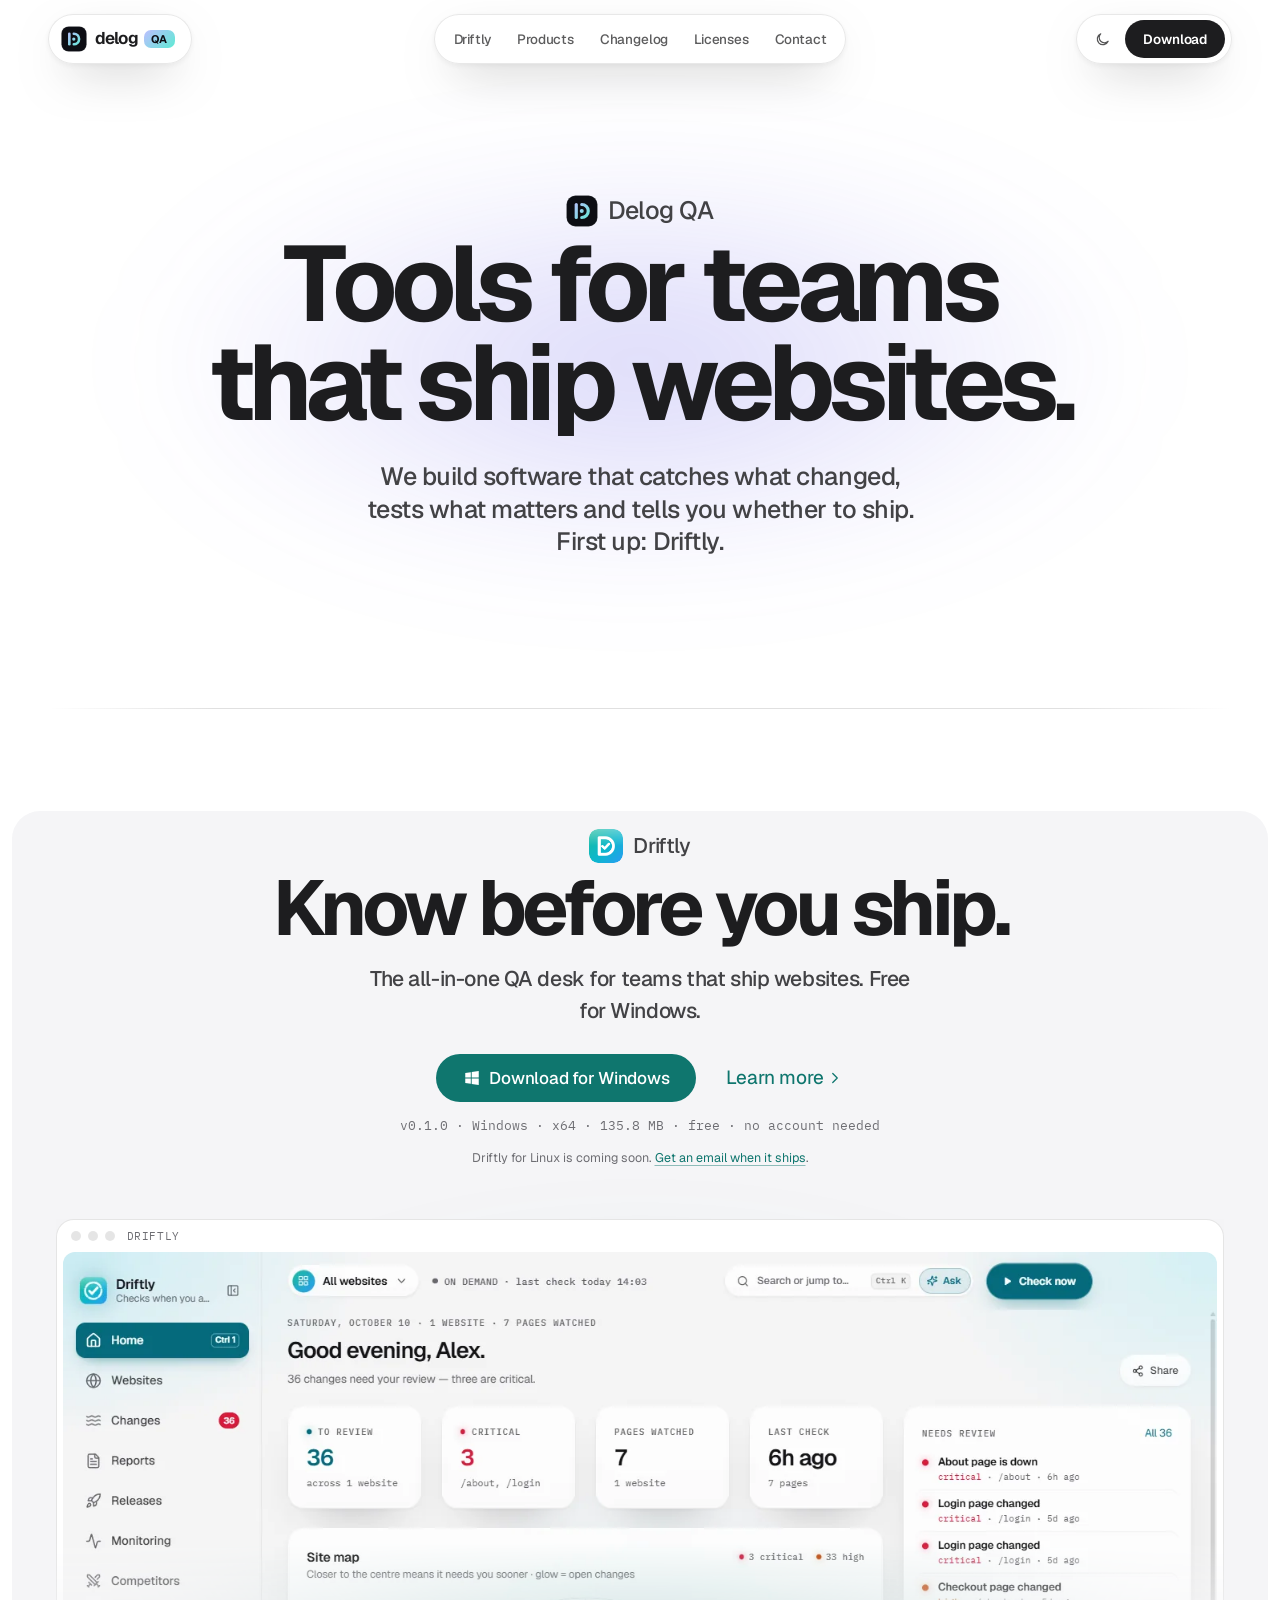
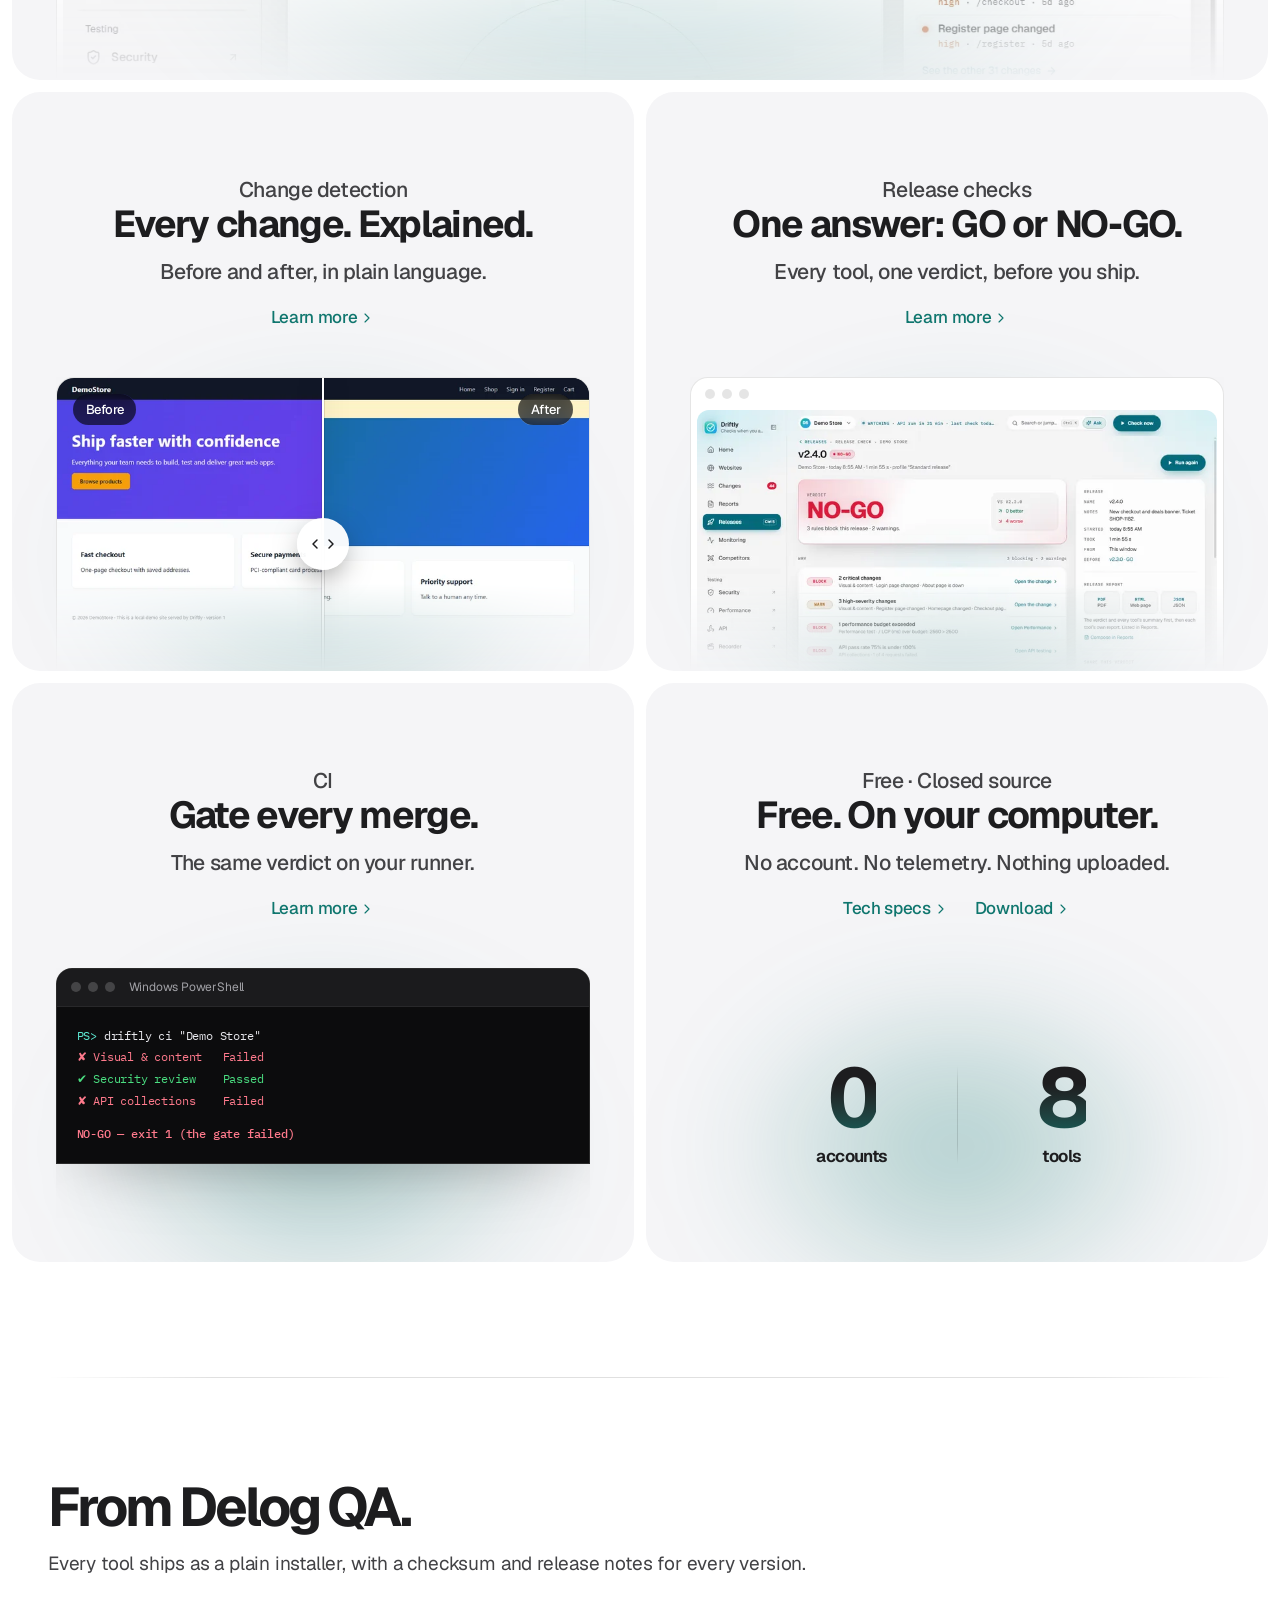
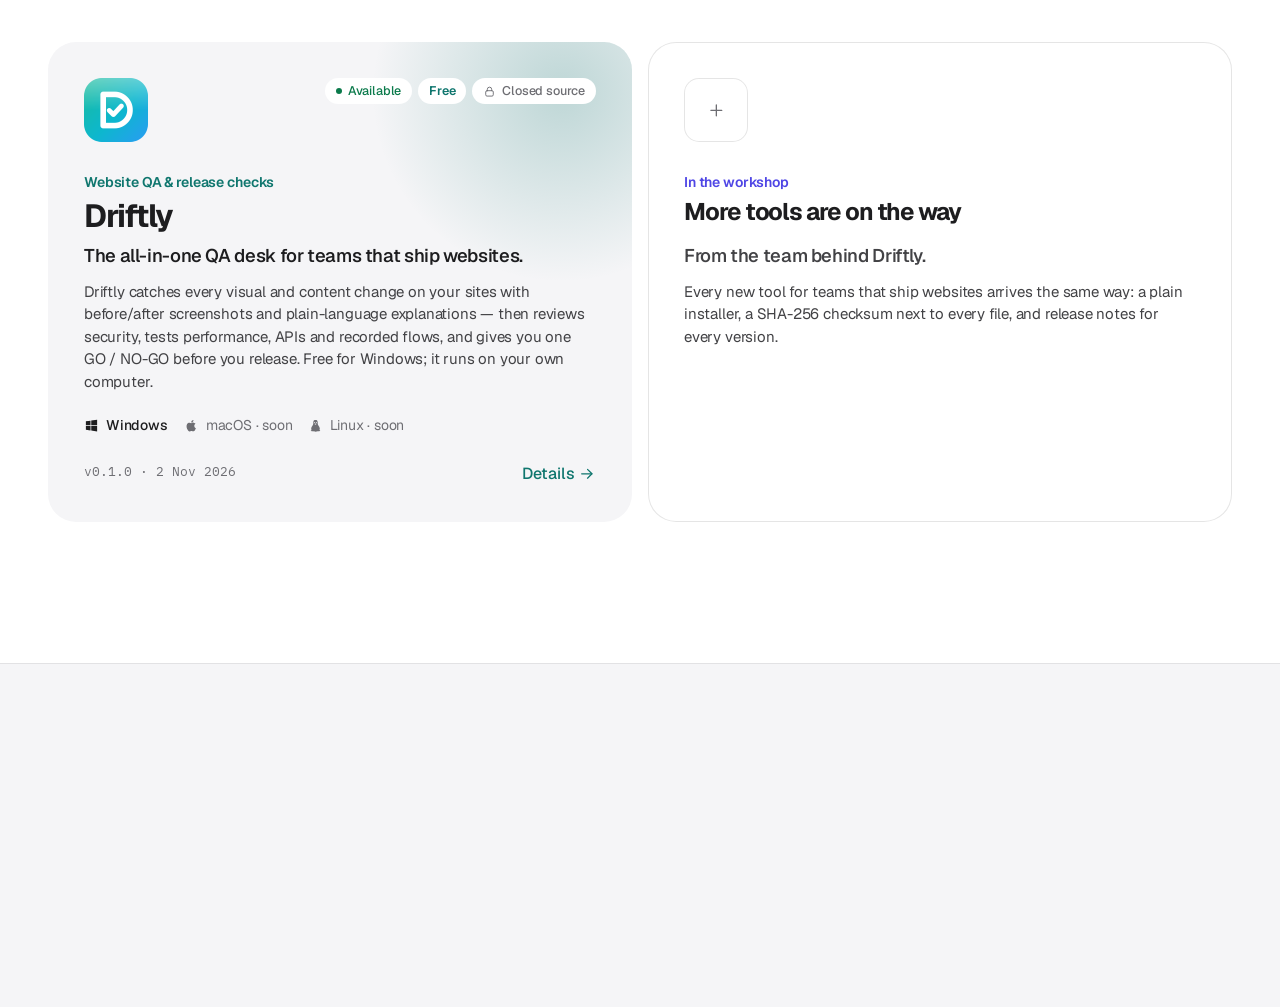
==== commit 90473cf1: "added download setup files" ====
--- a/index.html
+++ b/index.html
@@ -2,21 +2,21 @@
 <html lang="en">
 <head>
 <meta charset="utf-8">
-<!-- @meta {"title":"Delog — Tools for teams that ship websites","description":"Delog builds tools for teams that ship websites. Driftly, the all-in-one QA desk: change detection with before/after screenshots, security, performance, API and recorded tests, and one GO / NO-GO before you release. Free for Windows.","path":"index.html","org":true} -->
-<title>Delog — Tools for teams that ship websites</title>
-<meta name="description" content="Delog builds tools for teams that ship websites. Driftly, the all-in-one QA desk: change detection with before/after screenshots, security, performance, API and recorded tests, and one GO / NO-GO before you release. Free for Windows.">
+<!-- @meta {"title":"Delog QA — Tools for teams that ship websites","description":"Delog QA builds tools for teams that ship websites. Driftly, the all-in-one QA desk: change detection with before/after screenshots, security, performance, API and recorded tests, and one GO / NO-GO before you release. Free for Windows.","path":"index.html","org":true} -->
+<title>Delog QA — Tools for teams that ship websites</title>
+<meta name="description" content="Delog QA builds tools for teams that ship websites. Driftly, the all-in-one QA desk: change detection with before/after screenshots, security, performance, API and recorded tests, and one GO / NO-GO before you release. Free for Windows.">
 <link rel="canonical" href="https://delog.example/">
 <meta property="og:type" content="website">
-<meta property="og:site_name" content="Delog">
-<meta property="og:title" content="Delog — Tools for teams that ship websites">
-<meta property="og:description" content="Delog builds tools for teams that ship websites. Driftly, the all-in-one QA desk: change detection with before/after screenshots, security, performance, API and recorded tests, and one GO / NO-GO before you release. Free for Windows.">
+<meta property="og:site_name" content="Delog QA">
+<meta property="og:title" content="Delog QA — Tools for teams that ship websites">
+<meta property="og:description" content="Delog QA builds tools for teams that ship websites. Driftly, the all-in-one QA desk: change detection with before/after screenshots, security, performance, API and recorded tests, and one GO / NO-GO before you release. Free for Windows.">
 <meta property="og:url" content="https://delog.example/">
 <meta property="og:image" content="https://delog.example/assets/img/og-default.png">
 <meta property="og:image:width" content="1200">
 <meta property="og:image:height" content="630">
-<meta property="og:image:alt" content="Delog — Tools for teams that ship websites.">
+<meta property="og:image:alt" content="Delog QA — Tools for teams that ship websites.">
 <meta name="twitter:card" content="summary_large_image">
-<script type="application/ld+json">{"@context":"https://schema.org","@type":"Organization","name":"Delog","url":"https://delog.example/","logo":"https://delog.example/assets/img/icon-512.png"}</script>
+<script type="application/ld+json">{"@context":"https://schema.org","@type":"Organization","name":"Delog QA","url":"https://delog.example/","logo":"https://delog.example/assets/img/icon-512.png"}</script>
 <!-- /@meta -->
 <!-- @head -->
 <meta name="viewport" content="width=device-width, initial-scale=1">
@@ -40,11 +40,11 @@
 <header class="pnav" data-pnav>
   <div class="pnav__in">
     <div class="pnav__isle pnav__brand">
-      <a class="pnav__logo" href="index.html" aria-label="Delog — home"><svg class="logo__mark" viewBox="0 0 32 32" aria-hidden="true" focusable="false"><defs><linearGradient id="dlg-h" x1="7" y1="7" x2="25" y2="25" gradientUnits="userSpaceOnUse"><stop offset="0" stop-color="#bdbfff"/><stop offset="1" stop-color="#5eead4"/></linearGradient></defs><rect x=".5" y=".5" width="31" height="31" rx="9" fill="#0d0e14" stroke="#ffffff" stroke-opacity=".14"/><path d="M10.25 9.5v13" stroke="url(#dlg-h)" stroke-width="3.2" stroke-linecap="round"/><path d="M15.75 9.5a6.5 6.5 0 0 1 0 13" fill="none" stroke="url(#dlg-h)" stroke-width="3.2" stroke-linecap="round"/><circle cx="15.75" cy="16" r="2" fill="url(#dlg-h)"/></svg><span class="pnav__word">delog</span></a>
+      <a class="pnav__logo" href="index.html" aria-label="Delog QA — home"><svg class="logo__mark" viewBox="0 0 32 32" aria-hidden="true" focusable="false"><defs><linearGradient id="dlg-h" x1="7" y1="7" x2="25" y2="25" gradientUnits="userSpaceOnUse"><stop offset="0" stop-color="#bdbfff"/><stop offset="1" stop-color="#5eead4"/></linearGradient></defs><rect x=".5" y=".5" width="31" height="31" rx="9" fill="#0d0e14" stroke="#ffffff" stroke-opacity=".14"/><path d="M10.25 9.5v13" stroke="url(#dlg-h)" stroke-width="3.2" stroke-linecap="round"/><path d="M15.75 9.5a6.5 6.5 0 0 1 0 13" fill="none" stroke="url(#dlg-h)" stroke-width="3.2" stroke-linecap="round"/><circle cx="15.75" cy="16" r="2" fill="url(#dlg-h)"/></svg><span class="pnav__word">delog</span><span class="pnav__div">QA</span></a>
       
     </div>
     <div class="pnav__isle pnav__mid">
-      <a class="pnav__mini pnav__mini--logo" href="index.html" aria-label="Delog — home" tabindex="-1"><svg class="logo__mark" viewBox="0 0 32 32" aria-hidden="true" focusable="false"><defs><linearGradient id="dlg-m" x1="7" y1="7" x2="25" y2="25" gradientUnits="userSpaceOnUse"><stop offset="0" stop-color="#bdbfff"/><stop offset="1" stop-color="#5eead4"/></linearGradient></defs><rect x=".5" y=".5" width="31" height="31" rx="9" fill="#0d0e14" stroke="#ffffff" stroke-opacity=".14"/><path d="M10.25 9.5v13" stroke="url(#dlg-m)" stroke-width="3.2" stroke-linecap="round"/><path d="M15.75 9.5a6.5 6.5 0 0 1 0 13" fill="none" stroke="url(#dlg-m)" stroke-width="3.2" stroke-linecap="round"/><circle cx="15.75" cy="16" r="2" fill="url(#dlg-m)"/></svg></a>
+      <a class="pnav__mini pnav__mini--logo" href="index.html" aria-label="Delog QA — home" tabindex="-1"><svg class="logo__mark" viewBox="0 0 32 32" aria-hidden="true" focusable="false"><defs><linearGradient id="dlg-m" x1="7" y1="7" x2="25" y2="25" gradientUnits="userSpaceOnUse"><stop offset="0" stop-color="#bdbfff"/><stop offset="1" stop-color="#5eead4"/></linearGradient></defs><rect x=".5" y=".5" width="31" height="31" rx="9" fill="#0d0e14" stroke="#ffffff" stroke-opacity=".14"/><path d="M10.25 9.5v13" stroke="url(#dlg-m)" stroke-width="3.2" stroke-linecap="round"/><path d="M15.75 9.5a6.5 6.5 0 0 1 0 13" fill="none" stroke="url(#dlg-m)" stroke-width="3.2" stroke-linecap="round"/><circle cx="15.75" cy="16" r="2" fill="url(#dlg-m)"/></svg></a>
       <div class="pnav__groups">
         <nav class="pnav__group pnav__group--main" id="site-nav" aria-label="Main" data-glide>
           <span class="pnav__glide" aria-hidden="true"></span>
@@ -91,7 +91,7 @@
 
   <section class="brand-hero">
     <div class="container">
-      <p class="brand-hero__by"><svg class="logo__mark" viewBox="0 0 32 32" aria-hidden="true" focusable="false"><defs><linearGradient id="dlg-intro" x1="7" y1="7" x2="25" y2="25" gradientUnits="userSpaceOnUse"><stop offset="0" stop-color="#bdbfff"/><stop offset="1" stop-color="#5eead4"/></linearGradient></defs><rect x=".5" y=".5" width="31" height="31" rx="9" fill="#0d0e14" stroke="#ffffff" stroke-opacity=".14"/><path d="M10.25 9.5v13" stroke="url(#dlg-intro)" stroke-width="3.2" stroke-linecap="round"/><path d="M15.75 9.5a6.5 6.5 0 0 1 0 13" fill="none" stroke="url(#dlg-intro)" stroke-width="3.2" stroke-linecap="round"/><circle cx="15.75" cy="16" r="2" fill="url(#dlg-intro)"/></svg><span data-cfg="company">Delog</span></p>
+      <p class="brand-hero__by"><svg class="logo__mark" viewBox="0 0 32 32" aria-hidden="true" focusable="false"><defs><linearGradient id="dlg-intro" x1="7" y1="7" x2="25" y2="25" gradientUnits="userSpaceOnUse"><stop offset="0" stop-color="#bdbfff"/><stop offset="1" stop-color="#5eead4"/></linearGradient></defs><rect x=".5" y=".5" width="31" height="31" rx="9" fill="#0d0e14" stroke="#ffffff" stroke-opacity=".14"/><path d="M10.25 9.5v13" stroke="url(#dlg-intro)" stroke-width="3.2" stroke-linecap="round"/><path d="M15.75 9.5a6.5 6.5 0 0 1 0 13" fill="none" stroke="url(#dlg-intro)" stroke-width="3.2" stroke-linecap="round"/><circle cx="15.75" cy="16" r="2" fill="url(#dlg-intro)"/></svg><span data-cfg="company">Delog QA</span></p>
       <h1>Tools for teams that ship websites.</h1>
       <p>We build software that catches what changed, tests what matters and tells you whether to ship. First up: Driftly.</p>
     </div>
@@ -104,7 +104,7 @@
       <p class="ptile__name"><img src="assets/products/driftly/icon-128.png" alt="" width="34" height="34">Driftly</p>
       <h2 id="t-driftly">Know before you ship.</h2>
       <p class="ptile__line">The all-in-one QA desk for teams that ship websites. Free for Windows.</p>
-      <div data-render="download-cta" data-product="driftly" data-variant="launch" data-secondary-href="products/driftly.html" data-secondary-label="Learn more" data-rendered="w8mok"><!-- @render --><div class="dl-cta dl-cta--launch" data-dl-cta="driftly"><div class="dl-cta__row"><a class="btn btn--primary btn--lg" data-dl-primary href="download.html?product=driftly&amp;platform=windows"><span data-dl-icon><svg class="i i--fill" viewBox="0 0 24 24" aria-hidden="true" focusable="false"><path d="M3 5.3 10.4 4.2v7.2H3zM11.6 4 21 2.6v8.8h-9.4zM3 12.6h7.4v7.2L3 18.7zM11.6 12.6H21v8.8L11.6 20z"/></svg></span><span data-dl-label>Download for Windows</span></a><a class="link-more" href="products/driftly.html">Learn more<svg class="i" viewBox="0 0 24 24" aria-hidden="true" focusable="false"><path d="m9 6 6 6-6 6"/></svg></a></div><p class="dl-cta__meta mono" data-dl-meta>v0.1.0 · Windows · x64 · free · no account needed</p><p class="dl-cta__note" data-dl-note hidden></p></div><!-- /@render --></div>
+      <div data-render="download-cta" data-product="driftly" data-variant="launch" data-secondary-href="products/driftly.html" data-secondary-label="Learn more" data-rendered="1p8xud5"><!-- @render --><div class="dl-cta dl-cta--launch" data-dl-cta="driftly"><div class="dl-cta__row"><a class="btn btn--primary btn--lg" data-dl-primary href="download.html?product=driftly&amp;platform=windows"><span data-dl-icon><svg class="i i--fill" viewBox="0 0 24 24" aria-hidden="true" focusable="false"><path d="M3 5.3 10.4 4.2v7.2H3zM11.6 4 21 2.6v8.8h-9.4zM3 12.6h7.4v7.2L3 18.7zM11.6 12.6H21v8.8L11.6 20z"/></svg></span><span data-dl-label>Download for Windows</span></a><a class="link-more" href="products/driftly.html">Learn more<svg class="i" viewBox="0 0 24 24" aria-hidden="true" focusable="false"><path d="m9 6 6 6-6 6"/></svg></a></div><p class="dl-cta__meta mono" data-dl-meta>v0.1.0 · Windows · x64 · 135.8 MB · free · no account needed</p><p class="dl-cta__note" data-dl-note hidden></p></div><!-- /@render --></div>
       <div class="ptile__visual">
         <div class="vframe"><div class="vframe__bar" aria-hidden="true"><span class="vframe__dots"><i></i><i></i><i></i></span><span class="vframe__title">Driftly</span></div>
           <div class="vframe__screen"><img src="assets/products/driftly/screens/home-dark-1440.webp" srcset="assets/products/driftly/screens/home-dark-800.webp 800w, assets/products/driftly/screens/home-dark-1440.webp 1440w" sizes="(min-width: 834px) 70vw, 100vw" alt="Driftly Home: summary tiles for changes to review, critical changes, pages watched and the last check, a radial site map of the watched website, and the changes that need review." width="1440" height="900" class="theme-dark-only" loading="lazy" decoding="async"><img src="assets/products/driftly/screens/home-light-1440.webp" srcset="assets/products/driftly/screens/home-light-800.webp 800w, assets/products/driftly/screens/home-light-1440.webp 1440w" sizes="(min-width: 834px) 70vw, 100vw" alt="Driftly Home: summary tiles for changes to review, critical changes, pages watched and the last check, a radial site map of the watched website, and the changes that need review." width="1440" height="900" class="theme-light-only" loading="lazy" decoding="async"></div>
@@ -168,10 +168,10 @@
   <section class="section--last" id="products">
     <div class="container">
       <header class="lx-head lx-head--left reveal">
-        <h2>From <span data-cfg="company">Delog</span>.</h2>
+        <h2>From <span data-cfg="company">Delog QA</span>.</h2>
         <p>Every tool ships as a plain installer, with a checksum and release notes for every version.</p>
       </header>
-      <div class="grid-cards" data-render="products-grid" data-rendered="1dqnwaf"><!-- @render --><article class="pcard accent-driftly" data-accent-dark="#2dd4bf" data-accent-light="#0f766e" data-status="available" data-oss="false"><div class="pcard__glow" aria-hidden="true"></div><div class="pcard__top"><img src="assets/products/driftly/icon-256.png" alt="" width="56" height="56" class="pcard__icon" loading="lazy" decoding="async"><div class="pills"><span class="pill pill--available">Available</span><span class="pill pill--free">Free</span><span class="pill pill--quiet"><svg class="i" viewBox="0 0 24 24" aria-hidden="true" focusable="false"><rect x="5" y="10.5" width="14" height="10" rx="2.5"/><path d="M8 10.5V8a4 4 0 0 1 8 0v2.5"/></svg>Closed source</span></div></div><p class="eyebrow pcard__cat">Website QA &amp; release checks</p><h3 class="pcard__name"><a class="stretched" href="products/driftly.html">Driftly</a></h3><p class="pcard__tag">The all-in-one QA desk for teams that ship websites.</p><p class="pcard__desc">Driftly catches every visual and content change on your sites with before/after screenshots and plain-language explanations — then reviews security, tests performance, APIs and recorded flows, and gives you one GO / NO-GO before you release. Free for Windows; it runs on your own computer.</p><ul class="plats" aria-label="Platforms"><li class="plat"><svg class="i i--fill" viewBox="0 0 24 24" aria-hidden="true" focusable="false"><path d="M3 5.3 10.4 4.2v7.2H3zM11.6 4 21 2.6v8.8h-9.4zM3 12.6h7.4v7.2L3 18.7zM11.6 12.6H21v8.8L11.6 20z"/></svg><span>Windows</span></li><li class="plat plat--soon"><svg class="i i--fill" viewBox="0 0 24 24" aria-hidden="true" focusable="false"><path d="M16.4 12.7c0-2.3 1.9-3.4 2-3.5-1.1-1.6-2.8-1.8-3.4-1.8-1.4-.1-2.8.9-3.5.9s-1.8-.9-3-.8c-1.5 0-2.9.9-3.7 2.3-1.6 2.8-.4 7 1.2 9.3.8 1.1 1.7 2.4 2.9 2.3 1.2 0 1.6-.8 3-.8s1.8.8 3 .7c1.3 0 2.1-1.1 2.8-2.3.9-1.3 1.3-2.6 1.3-2.7 0 0-2.6-1-2.6-3.9zM14.2 5.8c.6-.8 1.1-1.8 1-2.8-.9 0-2 .6-2.7 1.4-.6.7-1.1 1.7-1 2.7 1 .1 2-.5 2.7-1.3z"/></svg><span>macOS<span class="plat__soon"> · soon</span></span></li><li class="plat plat--soon"><svg class="i i--fill" viewBox="0 0 24 24" aria-hidden="true" focusable="false"><path d="M12 2.6c-2.3 0-3.6 1.9-3.6 4.4 0 1.5.3 2.5-.6 4-1.2 2-2.7 3.8-2.7 6.2 0 .9.3 1.6.8 2.1-.6.4-1.4.6-1.4 1.2 0 .8 1.7.7 3.5.7 1 0 2.1.6 4 .6s3-.6 4-.6c1.8 0 3.5.1 3.5-.7 0-.6-.8-.8-1.4-1.2.5-.5.8-1.2.8-2.1 0-2.4-1.5-4.2-2.7-6.2-.9-1.5-.6-2.5-.6-4 0-2.5-1.3-4.4-3.6-4.4zm-1.4 3.6a.8 1 0 1 1 0 2 .8 1 0 0 1 0-2zm2.8 0a.8 1 0 1 1 0 2 .8 1 0 0 1 0-2zM12 8.6l1.6 1-1.6 1-1.6-1z"/></svg><span>Linux<span class="plat__soon"> · soon</span></span></li></ul><div class="pcard__foot"><span class="pcard__ver mono">v0.1.0 · 10 Oct 2026</span><span class="pcard__go" aria-hidden="true">Details<svg class="i" viewBox="0 0 24 24" aria-hidden="true" focusable="false"><path d="M5 12h14"/><path d="m13 6 6 6-6 6"/></svg></span></div></article><article class="pcard pcard--next" data-status="next" data-oss="false"><div class="pcard__top"><span class="next-mark" aria-hidden="true"><svg class="i" viewBox="0 0 24 24" aria-hidden="true" focusable="false"><path d="M12 5v14M5 12h14"/></svg></span></div><p class="eyebrow pcard__cat">In the workshop</p><h3 class="pcard__name">More tools are on the way</h3><p class="pcard__tag">From the team behind Driftly.</p><p class="pcard__desc">Every new tool for teams that ship websites arrives the same way: a plain installer, a SHA-256 checksum next to every file, and release notes for every version.</p><div class="plats" aria-hidden="true"></div><div class="pcard__foot"></div></article><!-- /@render --></div>
+      <div class="grid-cards" data-render="products-grid" data-rendered="1k3xqj9"><!-- @render --><article class="pcard accent-driftly" data-accent-dark="#2dd4bf" data-accent-light="#0f766e" data-status="available" data-oss="false"><div class="pcard__glow" aria-hidden="true"></div><div class="pcard__top"><img src="assets/products/driftly/icon-256.png" alt="" width="56" height="56" class="pcard__icon" loading="lazy" decoding="async"><div class="pills"><span class="pill pill--available">Available</span><span class="pill pill--free">Free</span><span class="pill pill--quiet"><svg class="i" viewBox="0 0 24 24" aria-hidden="true" focusable="false"><rect x="5" y="10.5" width="14" height="10" rx="2.5"/><path d="M8 10.5V8a4 4 0 0 1 8 0v2.5"/></svg>Closed source</span></div></div><p class="eyebrow pcard__cat">Website QA &amp; release checks</p><h3 class="pcard__name"><a class="stretched" href="products/driftly.html">Driftly</a></h3><p class="pcard__tag">The all-in-one QA desk for teams that ship websites.</p><p class="pcard__desc">Driftly catches every visual and content change on your sites with before/after screenshots and plain-language explanations — then reviews security, tests performance, APIs and recorded flows, and gives you one GO / NO-GO before you release. Free for Windows; it runs on your own computer.</p><ul class="plats" aria-label="Platforms"><li class="plat"><svg class="i i--fill" viewBox="0 0 24 24" aria-hidden="true" focusable="false"><path d="M3 5.3 10.4 4.2v7.2H3zM11.6 4 21 2.6v8.8h-9.4zM3 12.6h7.4v7.2L3 18.7zM11.6 12.6H21v8.8L11.6 20z"/></svg><span>Windows</span></li><li class="plat plat--soon"><svg class="i i--fill" viewBox="0 0 24 24" aria-hidden="true" focusable="false"><path d="M16.4 12.7c0-2.3 1.9-3.4 2-3.5-1.1-1.6-2.8-1.8-3.4-1.8-1.4-.1-2.8.9-3.5.9s-1.8-.9-3-.8c-1.5 0-2.9.9-3.7 2.3-1.6 2.8-.4 7 1.2 9.3.8 1.1 1.7 2.4 2.9 2.3 1.2 0 1.6-.8 3-.8s1.8.8 3 .7c1.3 0 2.1-1.1 2.8-2.3.9-1.3 1.3-2.6 1.3-2.7 0 0-2.6-1-2.6-3.9zM14.2 5.8c.6-.8 1.1-1.8 1-2.8-.9 0-2 .6-2.7 1.4-.6.7-1.1 1.7-1 2.7 1 .1 2-.5 2.7-1.3z"/></svg><span>macOS<span class="plat__soon"> · soon</span></span></li><li class="plat plat--soon"><svg class="i i--fill" viewBox="0 0 24 24" aria-hidden="true" focusable="false"><path d="M12 2.6c-2.3 0-3.6 1.9-3.6 4.4 0 1.5.3 2.5-.6 4-1.2 2-2.7 3.8-2.7 6.2 0 .9.3 1.6.8 2.1-.6.4-1.4.6-1.4 1.2 0 .8 1.7.7 3.5.7 1 0 2.1.6 4 .6s3-.6 4-.6c1.8 0 3.5.1 3.5-.7 0-.6-.8-.8-1.4-1.2.5-.5.8-1.2.8-2.1 0-2.4-1.5-4.2-2.7-6.2-.9-1.5-.6-2.5-.6-4 0-2.5-1.3-4.4-3.6-4.4zm-1.4 3.6a.8 1 0 1 1 0 2 .8 1 0 0 1 0-2zm2.8 0a.8 1 0 1 1 0 2 .8 1 0 0 1 0-2zM12 8.6l1.6 1-1.6 1-1.6-1z"/></svg><span>Linux<span class="plat__soon"> · soon</span></span></li></ul><div class="pcard__foot"><span class="pcard__ver mono">v0.1.0 · 2 Nov 2026</span><span class="pcard__go" aria-hidden="true">Details<svg class="i" viewBox="0 0 24 24" aria-hidden="true" focusable="false"><path d="M5 12h14"/><path d="m13 6 6 6-6 6"/></svg></span></div></article><article class="pcard pcard--next" data-status="next" data-oss="false"><div class="pcard__top"><span class="next-mark" aria-hidden="true"><svg class="i" viewBox="0 0 24 24" aria-hidden="true" focusable="false"><path d="M12 5v14M5 12h14"/></svg></span></div><p class="eyebrow pcard__cat">In the workshop</p><h3 class="pcard__name">More tools are on the way</h3><p class="pcard__tag">From the team behind Driftly.</p><p class="pcard__desc">Every new tool for teams that ship websites arrives the same way: a plain installer, a SHA-256 checksum next to every file, and release notes for every version.</p><div class="plats" aria-hidden="true"></div><div class="pcard__foot"></div></article><!-- /@render --></div>
     </div>
   </section>
 
@@ -181,7 +181,7 @@
 <footer class="site-footer">
   <div class="container">
     <div class="footer-note">
-      <p>Driftly is free to download and use, including for commercial work, under its <a href="terms.html#eula">End User Licence Agreement</a>. Driftly is closed source; <span data-cfg="company">Delog</span> distributes installers only.</p>
+      <p>Driftly is free to download and use, including for commercial work, under its <a href="terms.html#eula">End User Licence Agreement</a>. Driftly is closed source; <span data-cfg="company">Delog QA</span> distributes installers only.</p>
       <p>Screens show Driftly checking a local demo store. Windows and Microsoft Edge are trademarks of Microsoft; other names belong to their owners.</p>
       <p>This site sets no cookies, runs no analytics and loads nothing from third parties.</p>
     </div>
@@ -205,7 +205,7 @@
         </ul>
       </div>
       <div class="footer-col">
-        <h2><span data-cfg="company">Delog</span></h2>
+        <h2><span data-cfg="company">Delog QA</span></h2>
         <ul>
           <li><a href="contact.html">Contact</a></li>
           <li><a href="licenses.html">Licenses</a></li>
@@ -230,7 +230,7 @@
       </div>
     </div>
     <div class="footer-bottom">
-      <p>Copyright © <span data-cfg="year">2026</span> <span data-cfg="legal">Delog</span>. All rights reserved.</p>
+      <p>Copyright © <span data-cfg="year">2026</span> <span data-cfg="legal">Delog QA</span>. All rights reserved.</p>
       <ul class="footer-legal">
         <li><a href="privacy.html">Privacy Policy</a></li>
         <li><a href="terms.html">Terms of Use</a></li>
--- a/assets/css/site.css
+++ b/assets/css/site.css
@@ -423,6 +423,13 @@
 .a-share .i { width: 26px; height: 26px; }
 .a-share__file { display: flex; align-items: center; gap: 10px; }
 .a-share__lock { color: var(--accent); animation: beat 2.4s var(--ease) infinite; }
+.a-bug { display: flex; flex-direction: column; gap: 6px; width: 100%; font-size: 14px; color: var(--text); }
+.a-bug span { display: flex; gap: 10px; padding: 8px 12px; border-radius: 10px; background: var(--tile-2); }
+.a-bug b { min-width: 64px; color: var(--text-3); font-weight: 500; }
+.a-bug__bad { color: var(--bad); animation: bubble 5s var(--ease) .6s infinite; }
+.a-bug em { align-self: flex-start; margin-top: 4px; padding: 3px 10px; border-radius: 999px; background: var(--accent); color: var(--accent-ink); font: 600 12px var(--font-mono); font-style: normal; animation: bubble 5s var(--ease) 1.4s infinite; }
+/* fade-in bubbles end hidden when motion is reduced, so show them at rest instead */
+@media (prefers-reduced-motion: reduce) { .a-ask span, .a-bug span, .a-bug em { animation: none !important; opacity: 1; transform: none; } }
 @keyframes beat { 0%, 100% { transform: scale(1); } 15% { transform: scale(1.2); } 30% { transform: scale(1); } }
 /* ---------------------------------------------------------------- home */
 .brand-hero { position: relative; isolation: isolate; text-align: center; padding: clamp(90px, 12vw, 170px) 0 clamp(64px, 8vw, 110px); }
@@ -1005,6 +1012,8 @@
 .pnav.is-compact .pnav__mini--cta { margin-left: 4px; padding: 0 16px; }
 .pnav__logo { display: inline-flex; align-items: center; gap: 8px; color: var(--text); font-size: 17px; font-weight: 650; letter-spacing: -0.05em; white-space: nowrap; }
 .pnav__logo:hover { text-decoration: none; }
+/* Division tag next to the wordmark: "delog QA". */
+.pnav__div { margin-left: -2px; padding: 2px 7px; border-radius: 7px; font-size: 11px; font-weight: 700; letter-spacing: .08em; line-height: 1.3; color: #0d0e14; background: linear-gradient(135deg, #bdbfff, #5eead4); }
 .pnav__logo .logo__mark { width: 26px; height: 26px; transition: transform .5s var(--spring); }
 .pnav__logo:hover .logo__mark { transform: rotate(-10deg) scale(1.06); }
 .pnav__product-name { margin-left: 12px; padding-left: 12px; border-left: 1px solid var(--border); color: var(--text); font-size: 15px; font-weight: 650; letter-spacing: -0.02em; white-space: nowrap; }
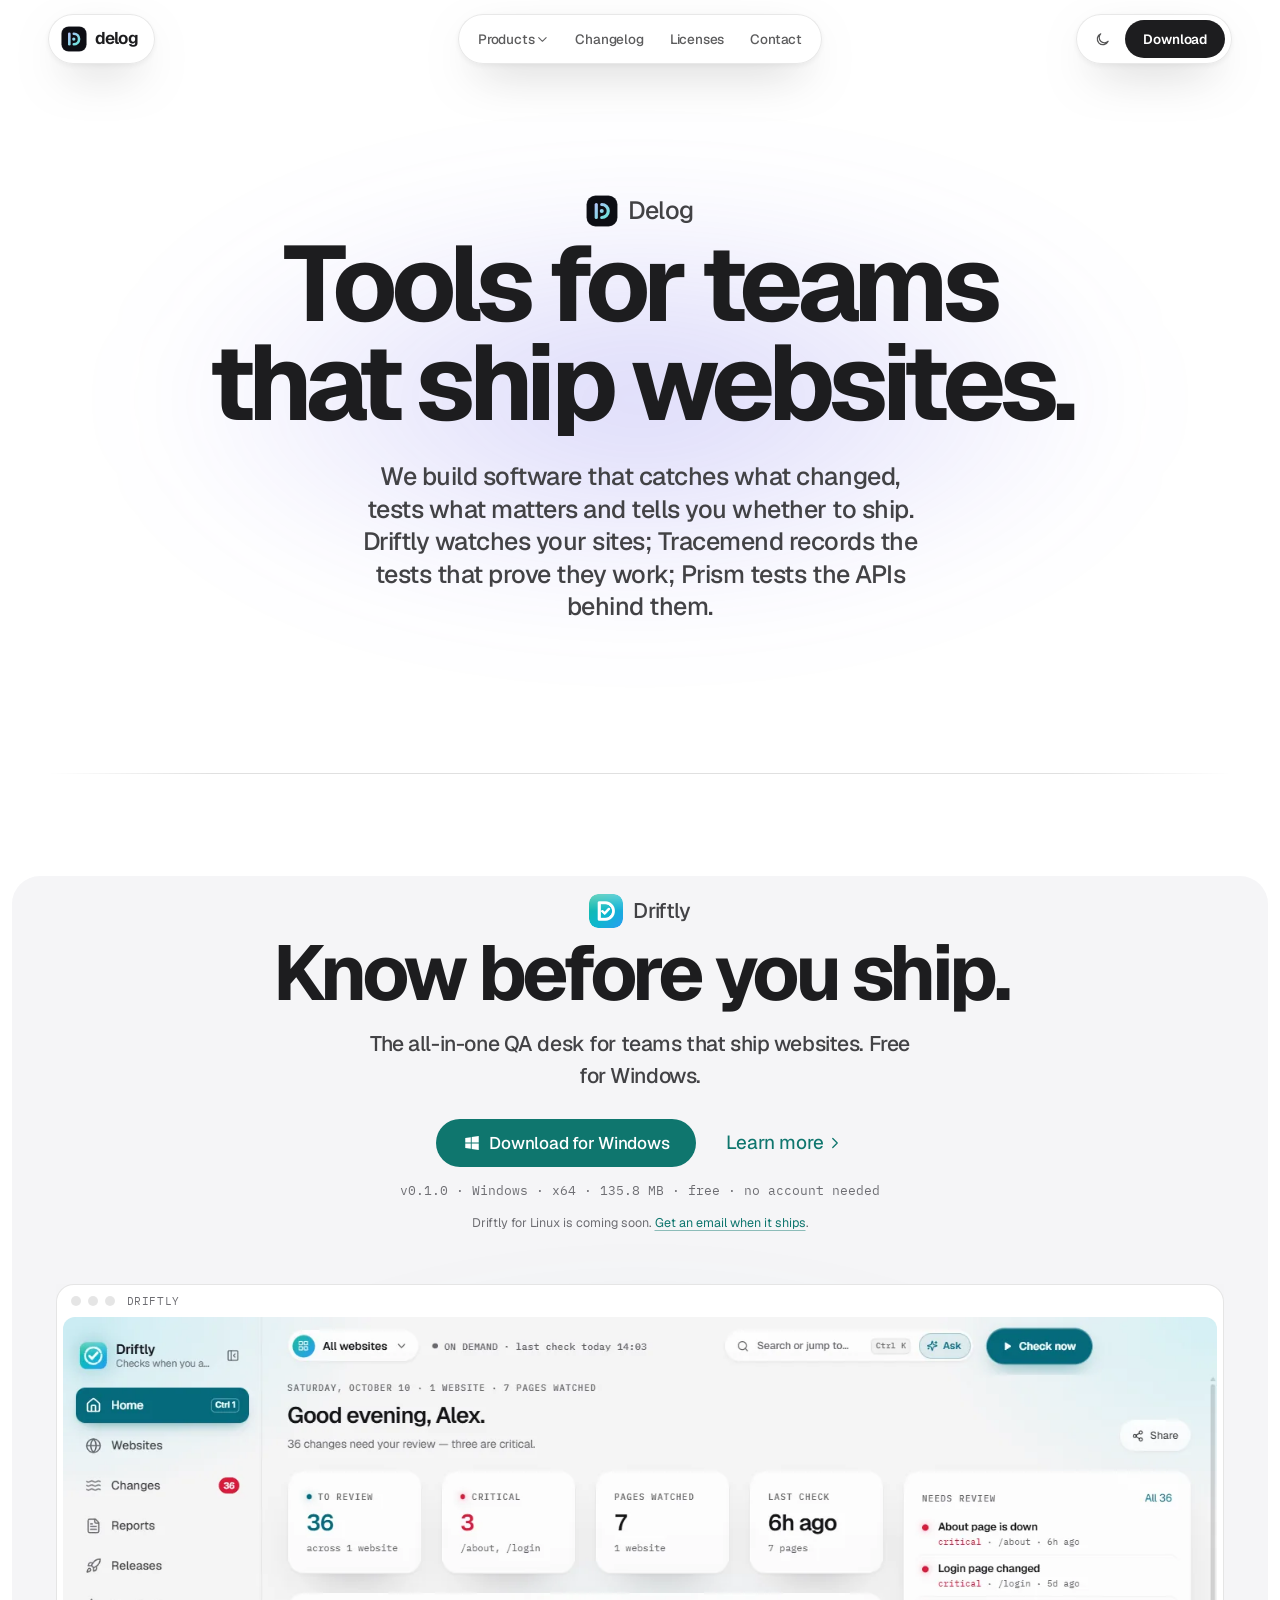
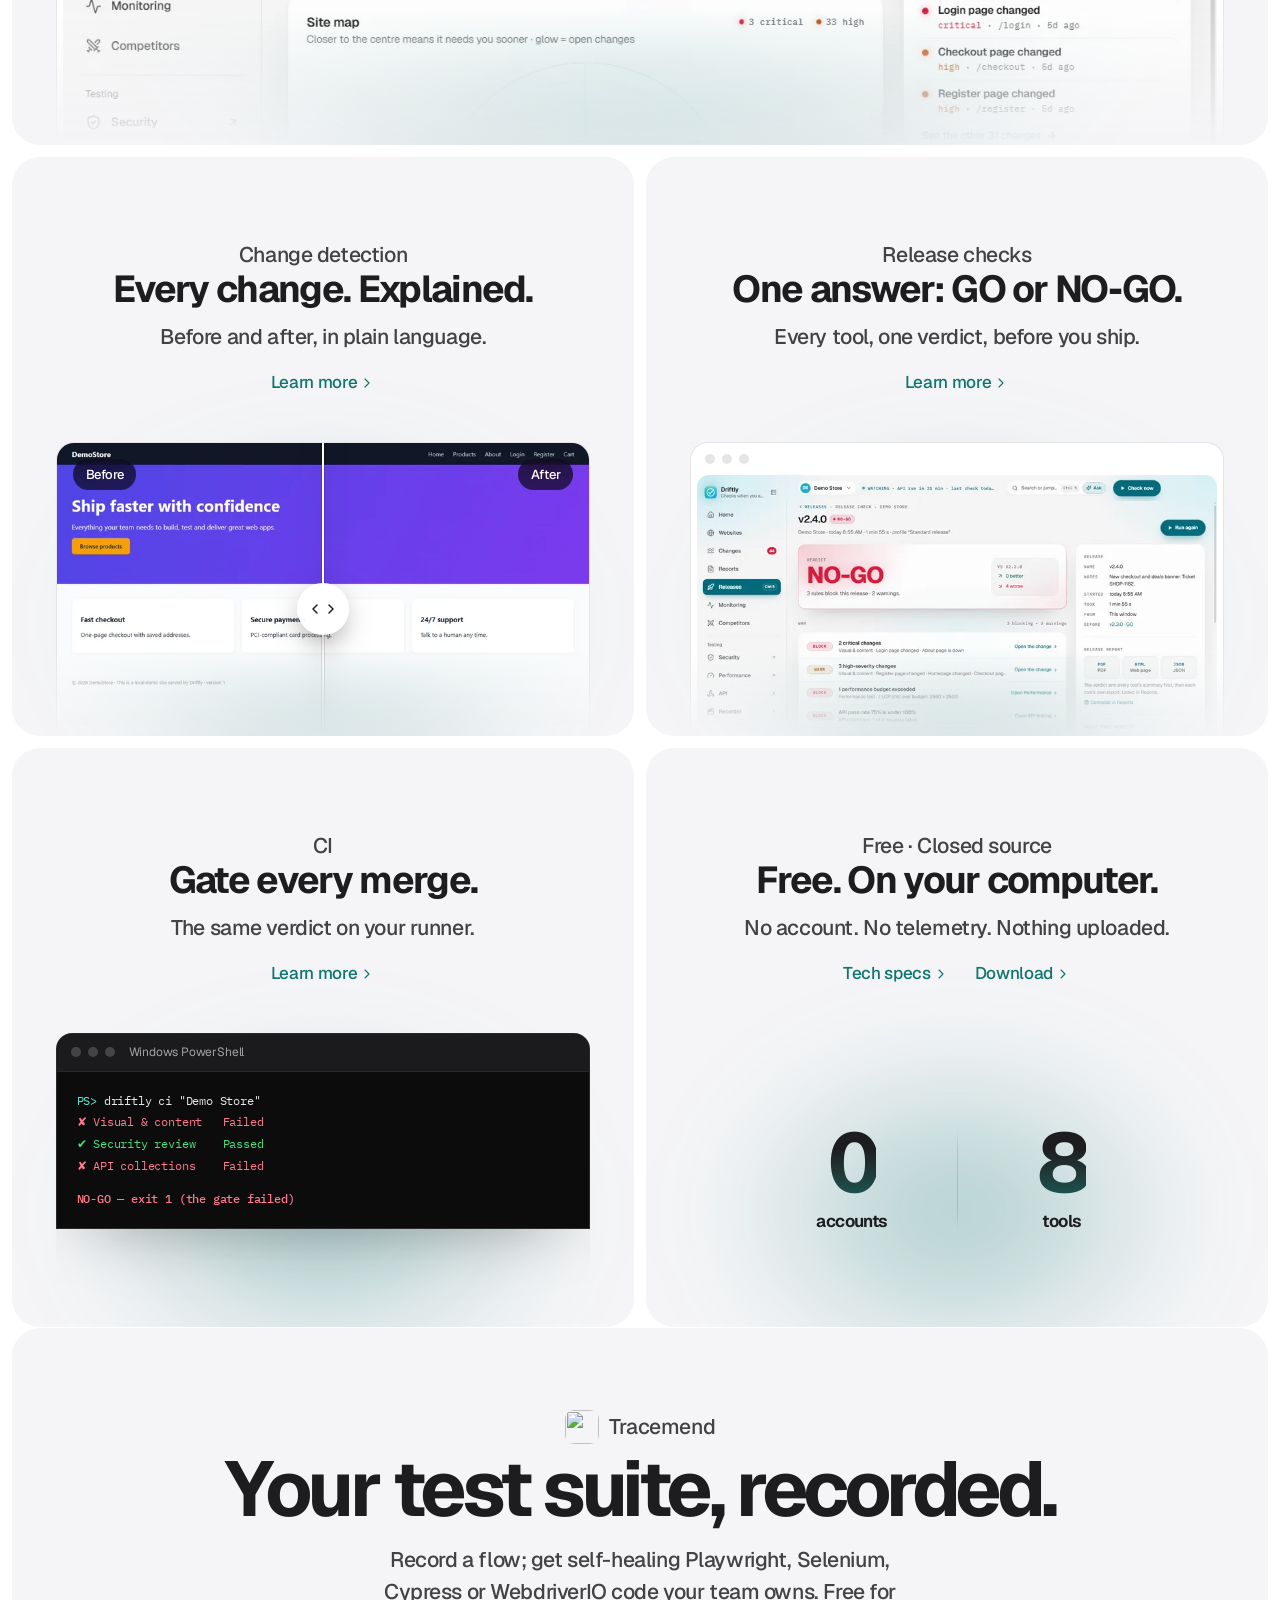
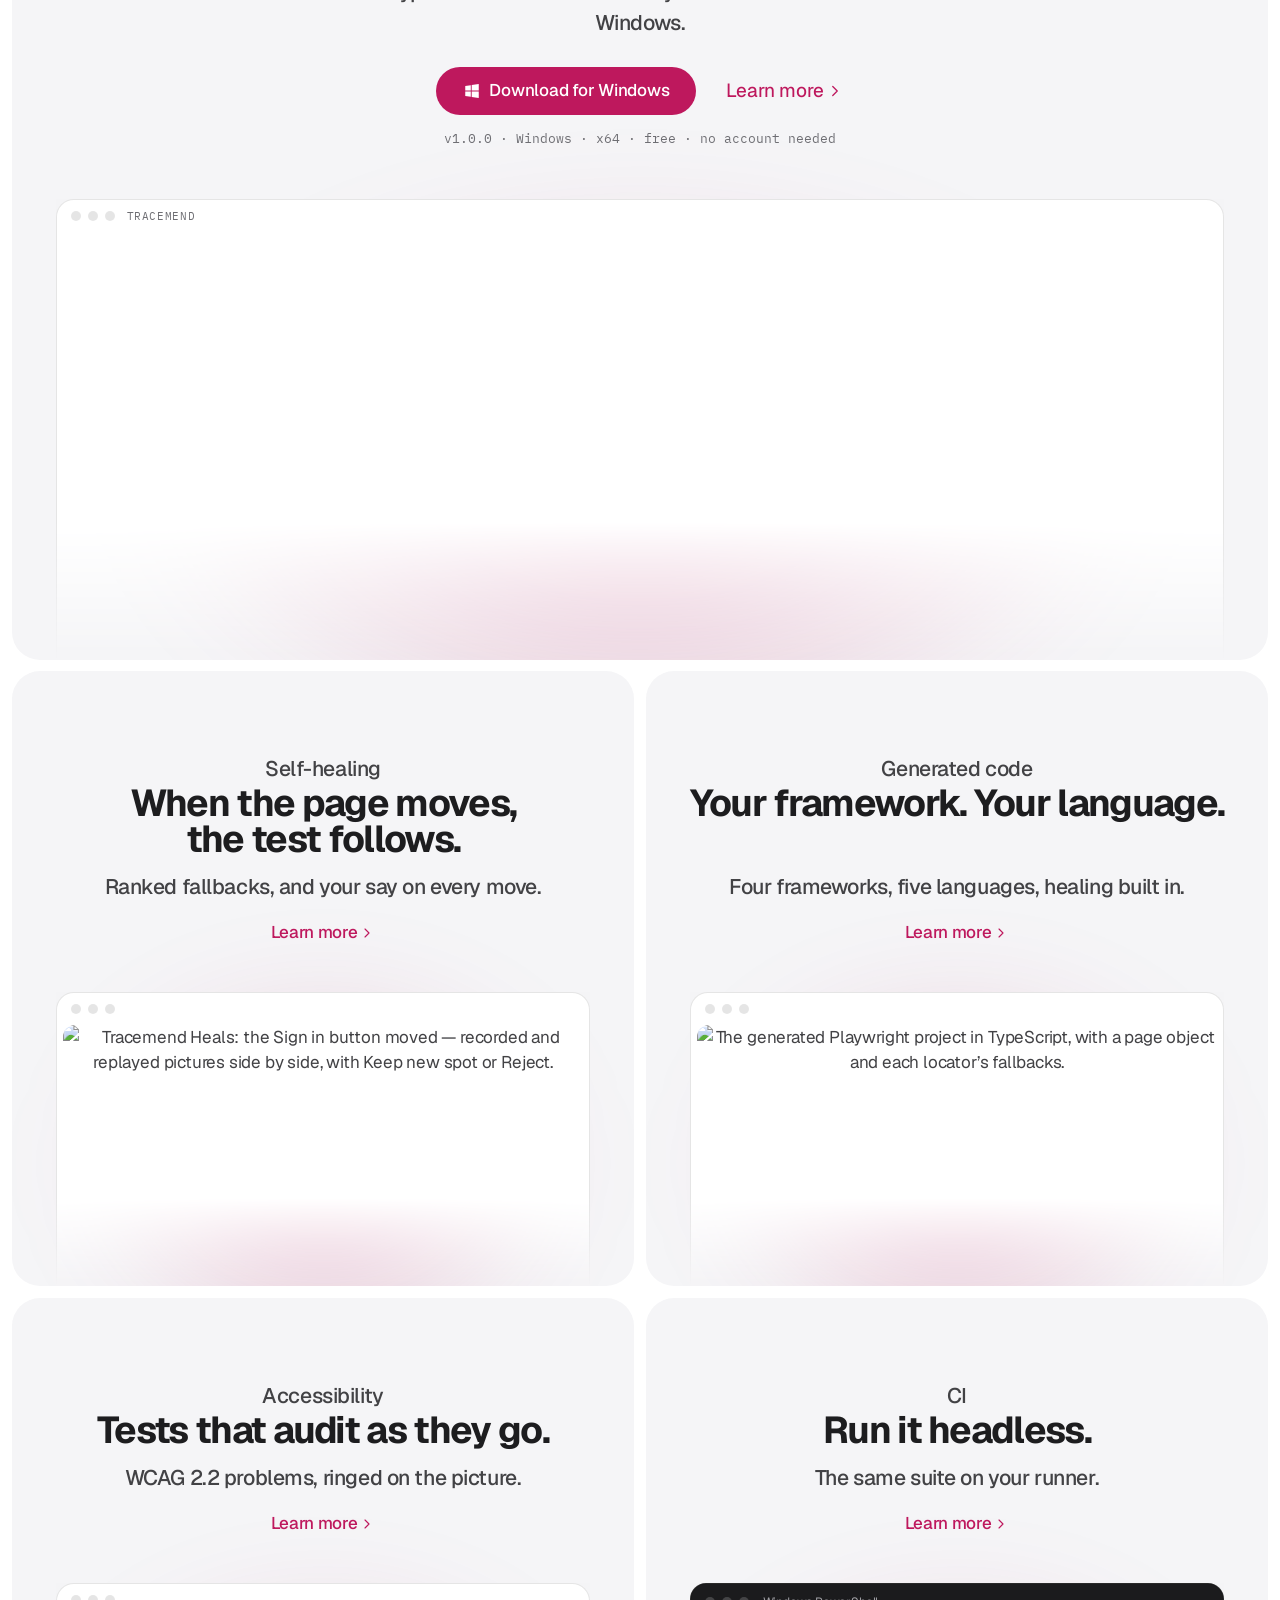
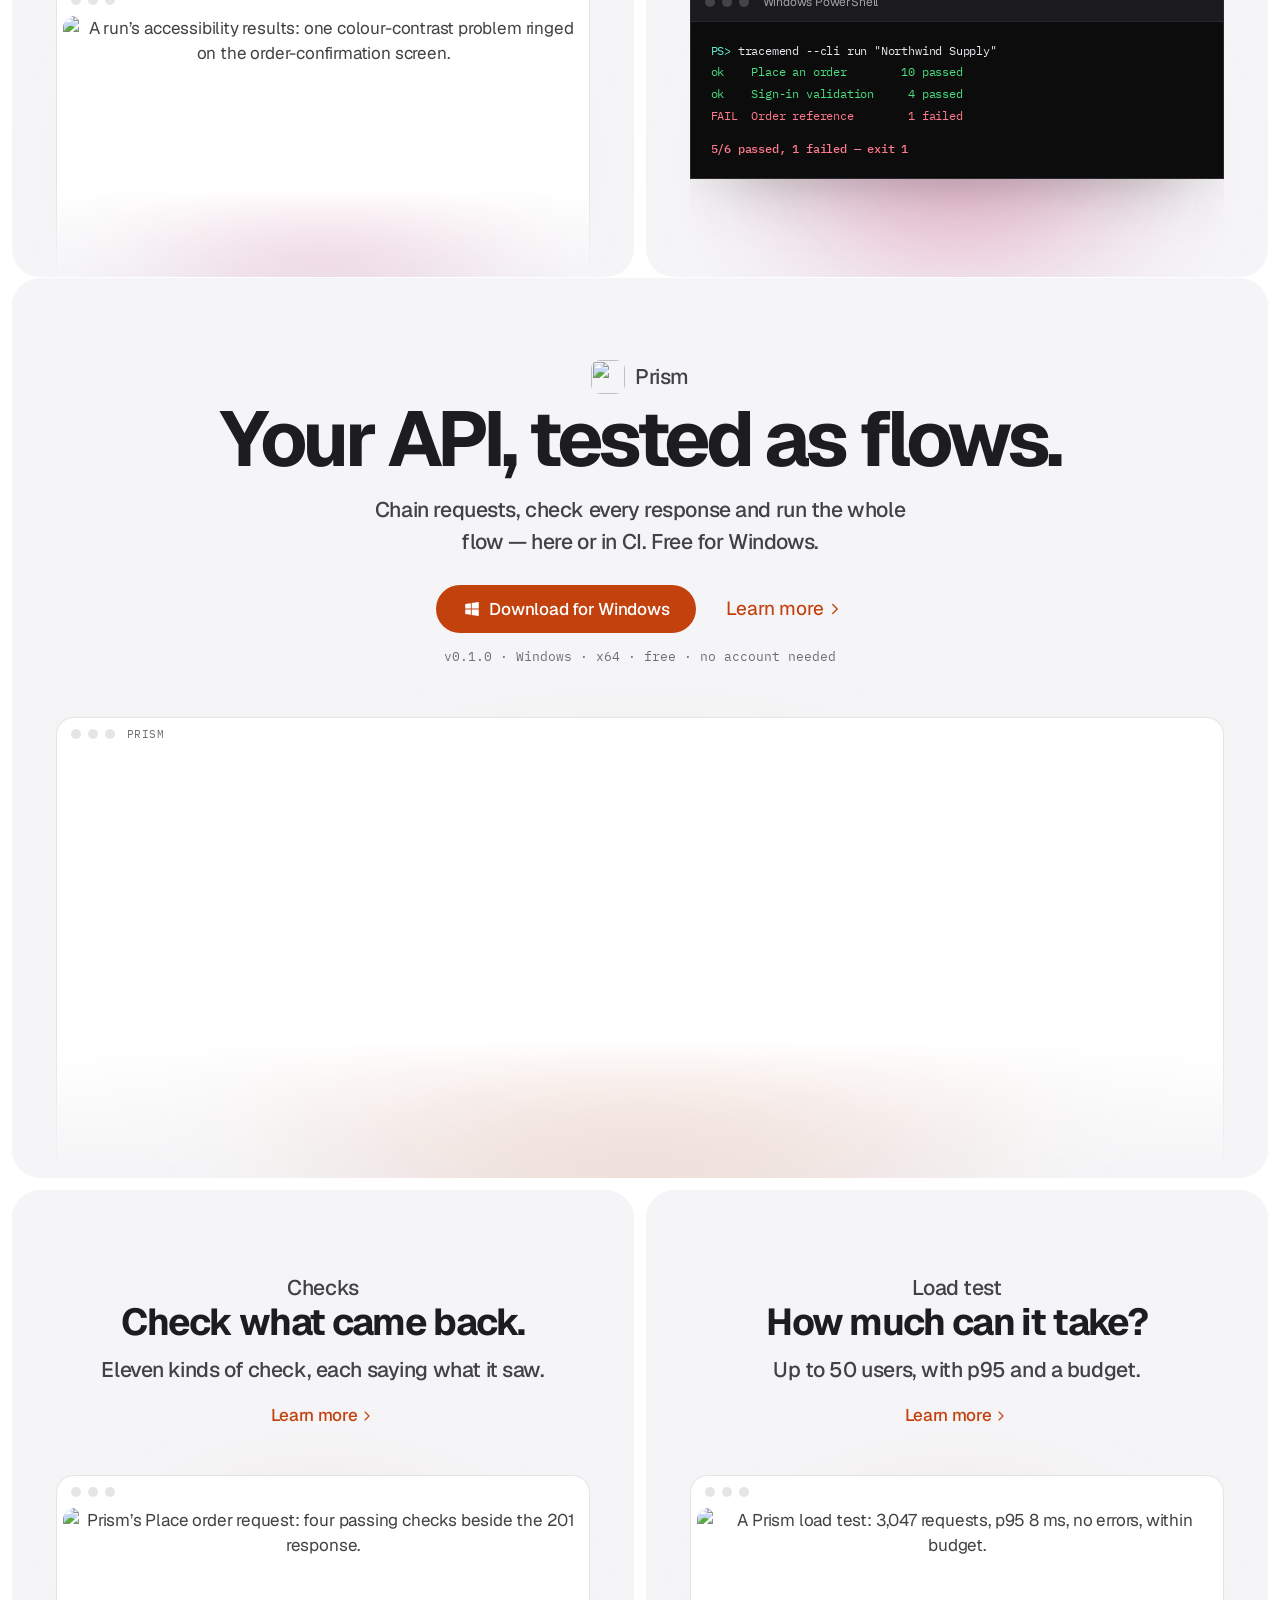
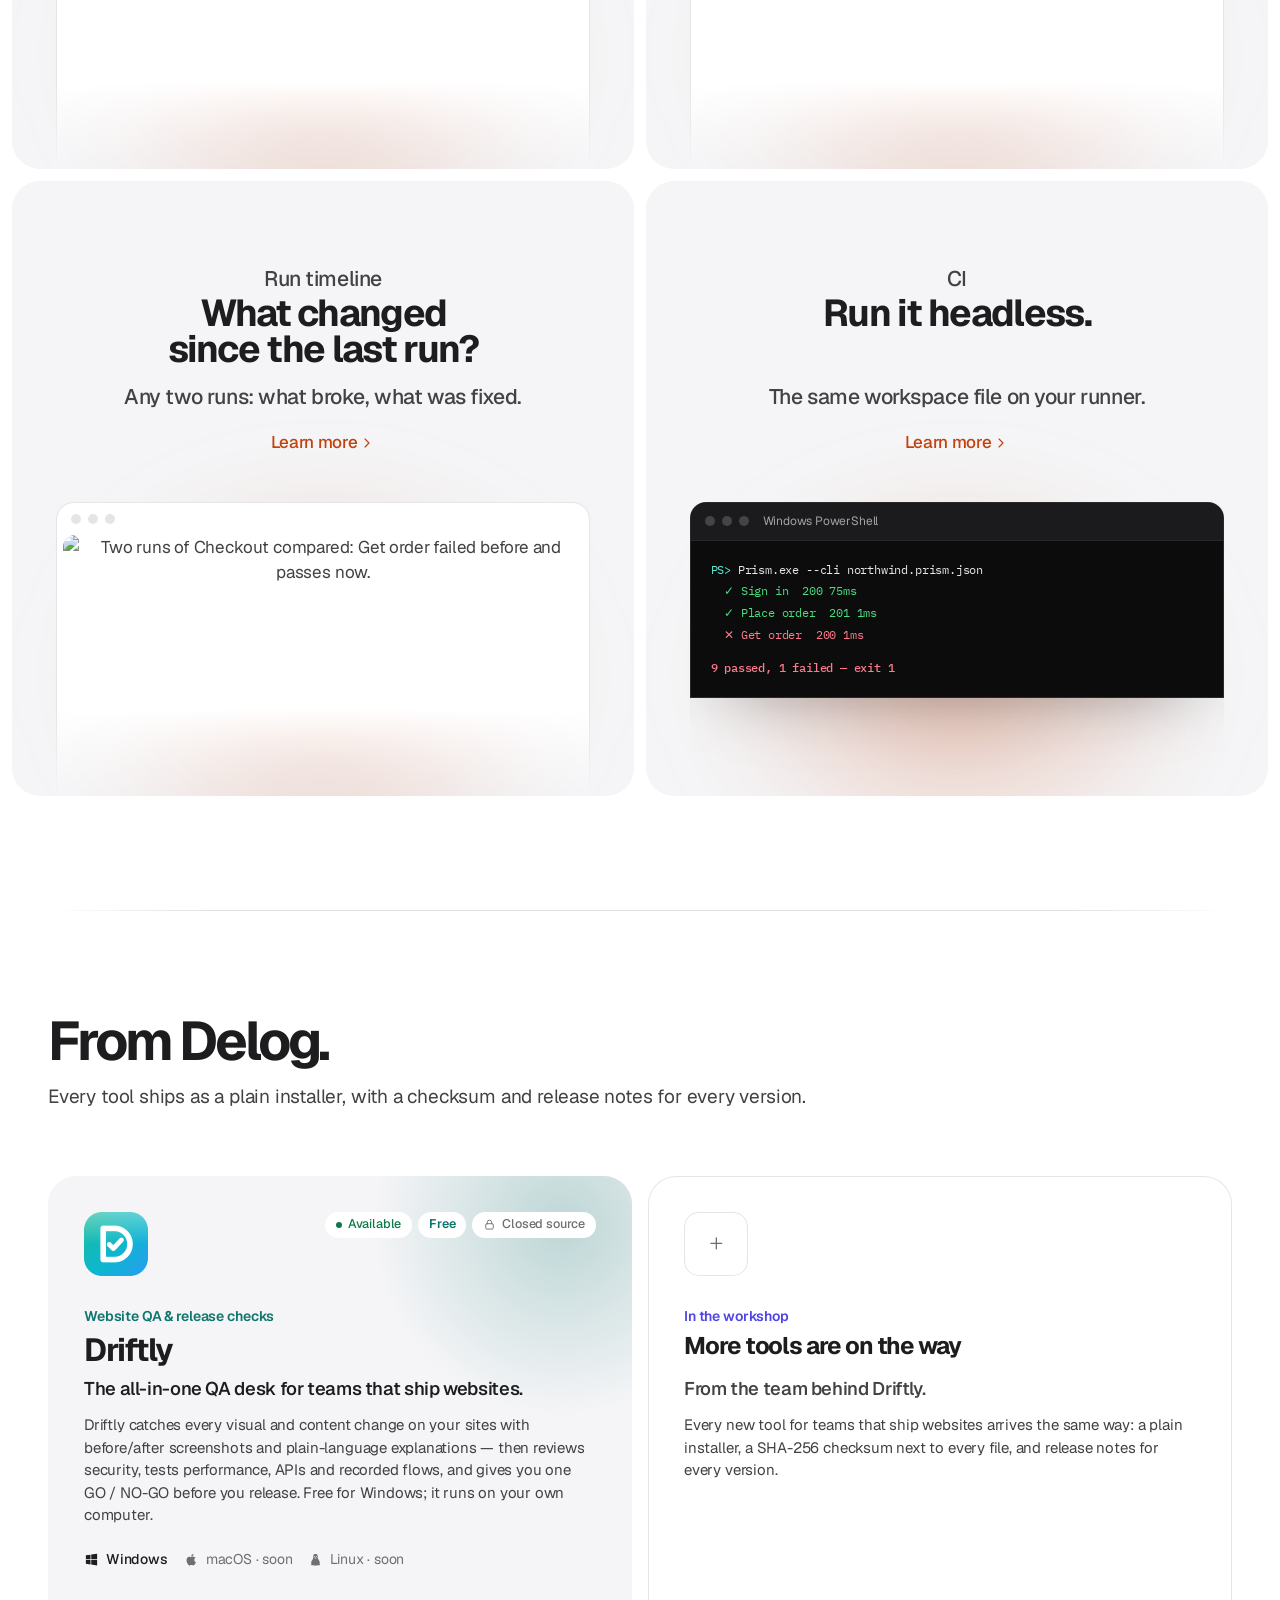
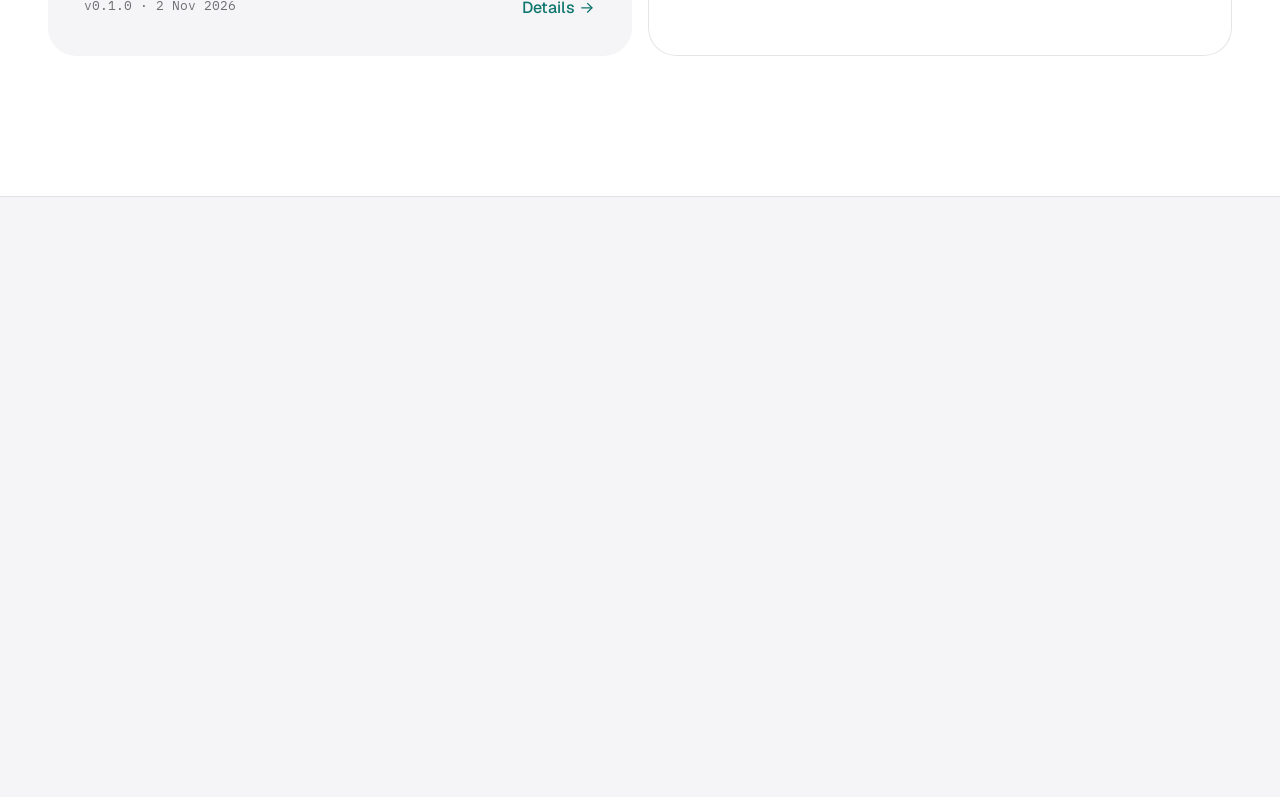
==== commit e7492743: "Add files via upload" ====
--- a/index.html
+++ b/index.html
@@ -2,21 +2,21 @@
 <html lang="en">
 <head>
 <meta charset="utf-8">
-<!-- @meta {"title":"Delog QA — Tools for teams that ship websites","description":"Delog QA builds tools for teams that ship websites. Driftly, the all-in-one QA desk: change detection with before/after screenshots, security, performance, API and recorded tests, and one GO / NO-GO before you release. Free for Windows.","path":"index.html","org":true} -->
-<title>Delog QA — Tools for teams that ship websites</title>
-<meta name="description" content="Delog QA builds tools for teams that ship websites. Driftly, the all-in-one QA desk: change detection with before/after screenshots, security, performance, API and recorded tests, and one GO / NO-GO before you release. Free for Windows.">
+<!-- @meta {"title":"Delog — Tools for teams that ship websites","description":"Delog builds tools for teams that ship websites: Driftly, the QA desk that gives one GO / NO-GO before you release; Tracemend, which records self-healing test suites; and Prism, which tests your APIs as flows. Free for Windows.","path":"index.html","org":true} -->
+<title>Delog — Tools for teams that ship websites</title>
+<meta name="description" content="Delog builds tools for teams that ship websites: Driftly, the QA desk that gives one GO / NO-GO before you release; Tracemend, which records self-healing test suites; and Prism, which tests your APIs as flows. Free for Windows.">
 <link rel="canonical" href="https://delog.example/">
 <meta property="og:type" content="website">
-<meta property="og:site_name" content="Delog QA">
-<meta property="og:title" content="Delog QA — Tools for teams that ship websites">
-<meta property="og:description" content="Delog QA builds tools for teams that ship websites. Driftly, the all-in-one QA desk: change detection with before/after screenshots, security, performance, API and recorded tests, and one GO / NO-GO before you release. Free for Windows.">
+<meta property="og:site_name" content="Delog">
+<meta property="og:title" content="Delog — Tools for teams that ship websites">
+<meta property="og:description" content="Delog builds tools for teams that ship websites: Driftly, the QA desk that gives one GO / NO-GO before you release; Tracemend, which records self-healing test suites; and Prism, which tests your APIs as flows. Free for Windows.">
 <meta property="og:url" content="https://delog.example/">
 <meta property="og:image" content="https://delog.example/assets/img/og-default.png">
 <meta property="og:image:width" content="1200">
 <meta property="og:image:height" content="630">
-<meta property="og:image:alt" content="Delog QA — Tools for teams that ship websites.">
+<meta property="og:image:alt" content="Delog — Tools for teams that ship websites.">
 <meta name="twitter:card" content="summary_large_image">
-<script type="application/ld+json">{"@context":"https://schema.org","@type":"Organization","name":"Delog QA","url":"https://delog.example/","logo":"https://delog.example/assets/img/icon-512.png"}</script>
+<script type="application/ld+json">{"@context":"https://schema.org","@type":"Organization","name":"Delog","url":"https://delog.example/","logo":"https://delog.example/assets/img/icon-512.png"}</script>
 <!-- /@meta -->
 <!-- @head -->
 <meta name="viewport" content="width=device-width, initial-scale=1">
@@ -36,54 +36,63 @@
 </head>
 <body data-base="" data-page="home">
 <!-- @header -->
-<a class="skip" href="#main">Skip to content</a>
-<header class="pnav" data-pnav>
-  <div class="pnav__in">
-    <div class="pnav__isle pnav__brand">
-      <a class="pnav__logo" href="index.html" aria-label="Delog QA — home"><svg class="logo__mark" viewBox="0 0 32 32" aria-hidden="true" focusable="false"><defs><linearGradient id="dlg-h" x1="7" y1="7" x2="25" y2="25" gradientUnits="userSpaceOnUse"><stop offset="0" stop-color="#bdbfff"/><stop offset="1" stop-color="#5eead4"/></linearGradient></defs><rect x=".5" y=".5" width="31" height="31" rx="9" fill="#0d0e14" stroke="#ffffff" stroke-opacity=".14"/><path d="M10.25 9.5v13" stroke="url(#dlg-h)" stroke-width="3.2" stroke-linecap="round"/><path d="M15.75 9.5a6.5 6.5 0 0 1 0 13" fill="none" stroke="url(#dlg-h)" stroke-width="3.2" stroke-linecap="round"/><circle cx="15.75" cy="16" r="2" fill="url(#dlg-h)"/></svg><span class="pnav__word">delog</span><span class="pnav__div">QA</span></a>
-      
-    </div>
-    <div class="pnav__isle pnav__mid">
-      <a class="pnav__mini pnav__mini--logo" href="index.html" aria-label="Delog QA — home" tabindex="-1"><svg class="logo__mark" viewBox="0 0 32 32" aria-hidden="true" focusable="false"><defs><linearGradient id="dlg-m" x1="7" y1="7" x2="25" y2="25" gradientUnits="userSpaceOnUse"><stop offset="0" stop-color="#bdbfff"/><stop offset="1" stop-color="#5eead4"/></linearGradient></defs><rect x=".5" y=".5" width="31" height="31" rx="9" fill="#0d0e14" stroke="#ffffff" stroke-opacity=".14"/><path d="M10.25 9.5v13" stroke="url(#dlg-m)" stroke-width="3.2" stroke-linecap="round"/><path d="M15.75 9.5a6.5 6.5 0 0 1 0 13" fill="none" stroke="url(#dlg-m)" stroke-width="3.2" stroke-linecap="round"/><circle cx="15.75" cy="16" r="2" fill="url(#dlg-m)"/></svg></a>
-      <div class="pnav__groups">
-        <nav class="pnav__group pnav__group--main" id="site-nav" aria-label="Main" data-glide>
-          <span class="pnav__glide" aria-hidden="true"></span>
-          <a href="products/driftly.html" data-nav="driftly">Driftly</a>
-          <a href="products.html" data-nav="products">Products</a>
-          <a href="changelog.html" data-nav="changelog" data-secondary>Changelog</a>
-          <a href="licenses.html" data-nav="licenses" data-secondary>Licenses</a>
-          <a href="contact.html" data-nav="contact">Contact</a>
-        </nav>
-        
-      </div>
-      <a class="pnav__mini pnav__mini--cta" href="download.html?product=driftly" tabindex="-1">Download</a>
-    </div>
-    <div class="pnav__isle pnav__actions">
-      <button class="pnav__icon pnav__theme" type="button" data-theme-toggle aria-label="Switch theme"><svg class="i i--sun" viewBox="0 0 24 24" aria-hidden="true" focusable="false"><circle cx="12" cy="12" r="4"/><path d="M12 2.5v2M12 19.5v2M4.6 4.6 6 6M18 18l1.4 1.4M2.5 12h2M19.5 12h2M4.6 19.4 6 18M18 6l1.4-1.4"/></svg><svg class="i i--moon" viewBox="0 0 24 24" aria-hidden="true" focusable="false"><path d="M20 14.5A8 8 0 1 1 9.5 4a6.5 6.5 0 0 0 10.5 10.5z"/></svg></button>
-      <a class="pnav__cta" href="download.html?product=driftly" data-nav="download">Download</a>
-      <button class="pnav__icon pnav__menu" type="button" data-nav-toggle aria-expanded="false" aria-controls="site-sheet" aria-label="Open menu"><span class="burger" aria-hidden="true"><i></i><i></i></span></button>
-    </div>
-  </div>
-</header>
-<div class="sheet-scrim" data-sheet-close hidden></div>
-<div class="sheet" id="site-sheet" role="dialog" aria-modal="true" aria-label="Menu" hidden>
-  <span class="sheet__grab" aria-hidden="true"></span>
-  <nav class="sheet__links" aria-label="Menu">
+<a class="skip" href="#main">Skip to content</a>
+<header class="pnav" data-pnav>
+  <div class="pnav__in">
+    <div class="pnav__isle pnav__brand">
+      <a class="pnav__logo" href="index.html" aria-label="Delog — home"><svg class="logo__mark" viewBox="0 0 32 32" aria-hidden="true" focusable="false"><defs><linearGradient id="dlg-h" x1="7" y1="7" x2="25" y2="25" gradientUnits="userSpaceOnUse"><stop offset="0" stop-color="#bdbfff"/><stop offset="1" stop-color="#5eead4"/></linearGradient></defs><rect x=".5" y=".5" width="31" height="31" rx="9" fill="#0d0e14" stroke="#ffffff" stroke-opacity=".14"/><path d="M10.25 9.5v13" stroke="url(#dlg-h)" stroke-width="3.2" stroke-linecap="round"/><path d="M15.75 9.5a6.5 6.5 0 0 1 0 13" fill="none" stroke="url(#dlg-h)" stroke-width="3.2" stroke-linecap="round"/><circle cx="15.75" cy="16" r="2" fill="url(#dlg-h)"/></svg><span class="pnav__word">delog</span></a>
+      
+    </div>
+    <div class="pnav__isle pnav__mid">
+      <a class="pnav__mini pnav__mini--logo" href="index.html" aria-label="Delog — home" tabindex="-1"><svg class="logo__mark" viewBox="0 0 32 32" aria-hidden="true" focusable="false"><defs><linearGradient id="dlg-m" x1="7" y1="7" x2="25" y2="25" gradientUnits="userSpaceOnUse"><stop offset="0" stop-color="#bdbfff"/><stop offset="1" stop-color="#5eead4"/></linearGradient></defs><rect x=".5" y=".5" width="31" height="31" rx="9" fill="#0d0e14" stroke="#ffffff" stroke-opacity=".14"/><path d="M10.25 9.5v13" stroke="url(#dlg-m)" stroke-width="3.2" stroke-linecap="round"/><path d="M15.75 9.5a6.5 6.5 0 0 1 0 13" fill="none" stroke="url(#dlg-m)" stroke-width="3.2" stroke-linecap="round"/><circle cx="15.75" cy="16" r="2" fill="url(#dlg-m)"/></svg></a>
+      <div class="pnav__groups">
+        <nav class="pnav__group pnav__group--main" id="site-nav" aria-label="Main" data-glide>
+          <span class="pnav__glide" aria-hidden="true"></span>
+          <a class="pnav__drop" href="products.html" data-drop aria-haspopup="true" aria-expanded="false" aria-controls="nav-products">Products<svg class="i pnav__chev" viewBox="0 0 24 24" aria-hidden="true" focusable="false"><path d="m6 9 6 6 6-6"/></svg></a>
+          <a href="changelog.html" data-nav="changelog" data-secondary>Changelog</a>
+          <a href="licenses.html" data-nav="licenses" data-secondary>Licenses</a>
+          <a href="contact.html" data-nav="contact">Contact</a>
+        </nav>
+        
+        <div class="pmenu" id="nav-products" data-drop-panel hidden>
+          <div class="pmenu__list">
+          <a class="pmenu__item accent-driftly" href="products/driftly.html"><img src="assets/products/driftly/icon-128.png" alt="" width="28" height="28" loading="lazy" decoding="async"><span class="pmenu__t"><b>Driftly</b><span>Know if a release is safe to ship.</span></span></a>
+          <a class="pmenu__item accent-tracemend" href="products/tracemend.html"><img src="assets/products/tracemend/icon-128.png" alt="" width="28" height="28" loading="lazy" decoding="async"><span class="pmenu__t"><b>Tracemend</b><span>Build the test suite you keep.</span></span></a>
+          <a class="pmenu__item accent-prism" href="products/prism.html"><img src="assets/products/prism/icon-128.png" alt="" width="28" height="28" loading="lazy" decoding="async"><span class="pmenu__t"><b>Prism</b><span>Test your API, flow by flow.</span></span></a>
+          </div>
+          <a class="pmenu__all" href="products.html">All products<svg class="i" viewBox="0 0 24 24" aria-hidden="true" focusable="false"><path d="m9 6 6 6-6 6"/></svg></a>
+        </div>
+      </div>
+      <a class="pnav__mini pnav__mini--cta" href="download.html" tabindex="-1">Download</a>
+    </div>
+    <div class="pnav__isle pnav__actions">
+      <button class="pnav__icon pnav__theme" type="button" data-theme-toggle aria-label="Switch theme"><svg class="i i--sun" viewBox="0 0 24 24" aria-hidden="true" focusable="false"><circle cx="12" cy="12" r="4"/><path d="M12 2.5v2M12 19.5v2M4.6 4.6 6 6M18 18l1.4 1.4M2.5 12h2M19.5 12h2M4.6 19.4 6 18M18 6l1.4-1.4"/></svg><svg class="i i--moon" viewBox="0 0 24 24" aria-hidden="true" focusable="false"><path d="M20 14.5A8 8 0 1 1 9.5 4a6.5 6.5 0 0 0 10.5 10.5z"/></svg></button>
+      <a class="pnav__cta" href="download.html" data-nav="download">Download</a>
+      <button class="pnav__icon pnav__menu" type="button" data-nav-toggle aria-expanded="false" aria-controls="site-sheet" aria-label="Open menu"><span class="burger" aria-hidden="true"><i></i><i></i></span></button>
+    </div>
+  </div>
+</header>
+<div class="sheet-scrim" data-sheet-close hidden></div>
+<div class="sheet" id="site-sheet" role="dialog" aria-modal="true" aria-label="Menu" hidden>
+  <span class="sheet__grab" aria-hidden="true"></span>
+  <nav class="sheet__links" aria-label="Menu">
     <a href="products/driftly.html" data-nav="driftly"><img src="assets/products/driftly/icon-128.png" alt="" width="22" height="22" loading="lazy" decoding="async">Driftly</a>
-    <a href="products.html" data-nav="products"><svg class="i" viewBox="0 0 24 24" aria-hidden="true" focusable="false"><path d="M12 3 20 7.5v9L12 21 4 16.5v-9z"/><path d="m4 7.5 8 4.5 8-4.5M12 12v9"/></svg>Products</a>
-    <a href="changelog.html" data-nav="changelog"><svg class="i" viewBox="0 0 24 24" aria-hidden="true" focusable="false"><path d="M9 6.5h11M9 12h11M9 17.5h7"/><path d="M4.5 6.5h.01M4.5 12h.01M4.5 17.5h.01"/></svg>Changelog</a>
-    <a href="licenses.html" data-nav="licenses"><svg class="i" viewBox="0 0 24 24" aria-hidden="true" focusable="false"><path d="M12 4v16M8 20h8M5 7.5h14"/><path d="m5 7.5-2.5 6a2.5 2.5 0 0 0 5 0zM19 7.5l-2.5 6a2.5 2.5 0 0 0 5 0z"/></svg>Licenses</a>
-    <a href="contact.html" data-nav="contact"><svg class="i" viewBox="0 0 24 24" aria-hidden="true" focusable="false"><rect x="3" y="5" width="18" height="14" rx="2.5"/><path d="m4 7 8 6 8-6"/></svg>Contact</a>
-  </nav>
-  
-  <div class="sheet__foot">
-    <div class="theme-seg" role="group" aria-label="Theme">
-      <button type="button" data-theme-set="system" aria-pressed="true"><svg class="i" viewBox="0 0 24 24" aria-hidden="true" focusable="false"><rect x="3" y="4" width="18" height="12" rx="2"/><path d="M8 20h8M12 16v4"/></svg>Auto</button>
-      <button type="button" data-theme-set="light" aria-pressed="false"><svg class="i" viewBox="0 0 24 24" aria-hidden="true" focusable="false"><circle cx="12" cy="12" r="4"/><path d="M12 2.5v2M12 19.5v2M4.6 4.6 6 6M18 18l1.4 1.4M2.5 12h2M19.5 12h2M4.6 19.4 6 18M18 6l1.4-1.4"/></svg>Light</button>
-      <button type="button" data-theme-set="dark" aria-pressed="false"><svg class="i" viewBox="0 0 24 24" aria-hidden="true" focusable="false"><path d="M20 14.5A8 8 0 1 1 9.5 4a6.5 6.5 0 0 0 10.5 10.5z"/></svg>Dark</button>
-    </div>
-    <a class="btn btn--primary" href="download.html?product=driftly">Download</a>
-  </div>
+    <a href="products/tracemend.html" data-nav="tracemend"><img src="assets/products/tracemend/icon-128.png" alt="" width="22" height="22" loading="lazy" decoding="async">Tracemend</a>
+    <a href="products/prism.html" data-nav="prism"><img src="assets/products/prism/icon-128.png" alt="" width="22" height="22" loading="lazy" decoding="async">Prism</a>
+    <a href="products.html" data-nav="products"><svg class="i" viewBox="0 0 24 24" aria-hidden="true" focusable="false"><path d="M12 3 20 7.5v9L12 21 4 16.5v-9z"/><path d="m4 7.5 8 4.5 8-4.5M12 12v9"/></svg>Products</a>
+    <a href="changelog.html" data-nav="changelog"><svg class="i" viewBox="0 0 24 24" aria-hidden="true" focusable="false"><path d="M9 6.5h11M9 12h11M9 17.5h7"/><path d="M4.5 6.5h.01M4.5 12h.01M4.5 17.5h.01"/></svg>Changelog</a>
+    <a href="licenses.html" data-nav="licenses"><svg class="i" viewBox="0 0 24 24" aria-hidden="true" focusable="false"><path d="M12 4v16M8 20h8M5 7.5h14"/><path d="m5 7.5-2.5 6a2.5 2.5 0 0 0 5 0zM19 7.5l-2.5 6a2.5 2.5 0 0 0 5 0z"/></svg>Licenses</a>
+    <a href="contact.html" data-nav="contact"><svg class="i" viewBox="0 0 24 24" aria-hidden="true" focusable="false"><rect x="3" y="5" width="18" height="14" rx="2.5"/><path d="m4 7 8 6 8-6"/></svg>Contact</a>
+  </nav>
+  
+  <div class="sheet__foot">
+    <div class="theme-seg" role="group" aria-label="Theme">
+      <button type="button" data-theme-set="system" aria-pressed="true"><svg class="i" viewBox="0 0 24 24" aria-hidden="true" focusable="false"><rect x="3" y="4" width="18" height="12" rx="2"/><path d="M8 20h8M12 16v4"/></svg>Auto</button>
+      <button type="button" data-theme-set="light" aria-pressed="false"><svg class="i" viewBox="0 0 24 24" aria-hidden="true" focusable="false"><circle cx="12" cy="12" r="4"/><path d="M12 2.5v2M12 19.5v2M4.6 4.6 6 6M18 18l1.4 1.4M2.5 12h2M19.5 12h2M4.6 19.4 6 18M18 6l1.4-1.4"/></svg>Light</button>
+      <button type="button" data-theme-set="dark" aria-pressed="false"><svg class="i" viewBox="0 0 24 24" aria-hidden="true" focusable="false"><path d="M20 14.5A8 8 0 1 1 9.5 4a6.5 6.5 0 0 0 10.5 10.5z"/></svg>Dark</button>
+    </div>
+    <a class="btn btn--primary" href="download.html">Download</a>
+  </div>
 </div>
 <!-- /@header -->
 
@@ -91,9 +100,9 @@
 
   <section class="brand-hero">
     <div class="container">
-      <p class="brand-hero__by"><svg class="logo__mark" viewBox="0 0 32 32" aria-hidden="true" focusable="false"><defs><linearGradient id="dlg-intro" x1="7" y1="7" x2="25" y2="25" gradientUnits="userSpaceOnUse"><stop offset="0" stop-color="#bdbfff"/><stop offset="1" stop-color="#5eead4"/></linearGradient></defs><rect x=".5" y=".5" width="31" height="31" rx="9" fill="#0d0e14" stroke="#ffffff" stroke-opacity=".14"/><path d="M10.25 9.5v13" stroke="url(#dlg-intro)" stroke-width="3.2" stroke-linecap="round"/><path d="M15.75 9.5a6.5 6.5 0 0 1 0 13" fill="none" stroke="url(#dlg-intro)" stroke-width="3.2" stroke-linecap="round"/><circle cx="15.75" cy="16" r="2" fill="url(#dlg-intro)"/></svg><span data-cfg="company">Delog QA</span></p>
+      <p class="brand-hero__by"><svg class="logo__mark" viewBox="0 0 32 32" aria-hidden="true" focusable="false"><defs><linearGradient id="dlg-intro" x1="7" y1="7" x2="25" y2="25" gradientUnits="userSpaceOnUse"><stop offset="0" stop-color="#bdbfff"/><stop offset="1" stop-color="#5eead4"/></linearGradient></defs><rect x=".5" y=".5" width="31" height="31" rx="9" fill="#0d0e14" stroke="#ffffff" stroke-opacity=".14"/><path d="M10.25 9.5v13" stroke="url(#dlg-intro)" stroke-width="3.2" stroke-linecap="round"/><path d="M15.75 9.5a6.5 6.5 0 0 1 0 13" fill="none" stroke="url(#dlg-intro)" stroke-width="3.2" stroke-linecap="round"/><circle cx="15.75" cy="16" r="2" fill="url(#dlg-intro)"/></svg><span data-cfg="company">Delog</span></p>
       <h1>Tools for teams that ship websites.</h1>
-      <p>We build software that catches what changed, tests what matters and tells you whether to ship. First up: Driftly.</p>
+      <p>We build software that catches what changed, tests what matters and tells you whether to ship. Driftly watches your sites; Tracemend records the tests that prove they work; Prism tests the APIs behind them.</p>
     </div>
   </section>
   <div class="container rule-wrap" aria-hidden="true"><div class="rule"></div></div>
@@ -104,7 +113,7 @@
       <p class="ptile__name"><img src="assets/products/driftly/icon-128.png" alt="" width="34" height="34">Driftly</p>
       <h2 id="t-driftly">Know before you ship.</h2>
       <p class="ptile__line">The all-in-one QA desk for teams that ship websites. Free for Windows.</p>
-      <div data-render="download-cta" data-product="driftly" data-variant="launch" data-secondary-href="products/driftly.html" data-secondary-label="Learn more" data-rendered="1p8xud5"><!-- @render --><div class="dl-cta dl-cta--launch" data-dl-cta="driftly"><div class="dl-cta__row"><a class="btn btn--primary btn--lg" data-dl-primary href="download.html?product=driftly&amp;platform=windows"><span data-dl-icon><svg class="i i--fill" viewBox="0 0 24 24" aria-hidden="true" focusable="false"><path d="M3 5.3 10.4 4.2v7.2H3zM11.6 4 21 2.6v8.8h-9.4zM3 12.6h7.4v7.2L3 18.7zM11.6 12.6H21v8.8L11.6 20z"/></svg></span><span data-dl-label>Download for Windows</span></a><a class="link-more" href="products/driftly.html">Learn more<svg class="i" viewBox="0 0 24 24" aria-hidden="true" focusable="false"><path d="m9 6 6 6-6 6"/></svg></a></div><p class="dl-cta__meta mono" data-dl-meta>v0.1.0 · Windows · x64 · 135.8 MB · free · no account needed</p><p class="dl-cta__note" data-dl-note hidden></p></div><!-- /@render --></div>
+      <div data-render="download-cta" data-product="driftly" data-variant="launch" data-secondary-href="products/driftly.html" data-secondary-label="Learn more" data-rendered="w8mok"><!-- @render --><div class="dl-cta dl-cta--launch" data-dl-cta="driftly"><div class="dl-cta__row"><a class="btn btn--primary btn--lg" data-dl-primary href="download.html?product=driftly&amp;platform=windows"><span data-dl-icon><svg class="i i--fill" viewBox="0 0 24 24" aria-hidden="true" focusable="false"><path d="M3 5.3 10.4 4.2v7.2H3zM11.6 4 21 2.6v8.8h-9.4zM3 12.6h7.4v7.2L3 18.7zM11.6 12.6H21v8.8L11.6 20z"/></svg></span><span data-dl-label>Download for Windows</span></a><a class="link-more" href="products/driftly.html">Learn more<svg class="i" viewBox="0 0 24 24" aria-hidden="true" focusable="false"><path d="m9 6 6 6-6 6"/></svg></a></div><p class="dl-cta__meta mono" data-dl-meta>v0.1.0 · Windows · x64 · free · no account needed</p><p class="dl-cta__note" data-dl-note hidden></p></div><!-- /@render --></div>
       <div class="ptile__visual">
         <div class="vframe"><div class="vframe__bar" aria-hidden="true"><span class="vframe__dots"><i></i><i></i><i></i></span><span class="vframe__title">Driftly</span></div>
           <div class="vframe__screen"><img src="assets/products/driftly/screens/home-dark-1440.webp" srcset="assets/products/driftly/screens/home-dark-800.webp 800w, assets/products/driftly/screens/home-dark-1440.webp 1440w" sizes="(min-width: 834px) 70vw, 100vw" alt="Driftly Home: summary tiles for changes to review, critical changes, pages watched and the last check, a radial site map of the watched website, and the changes that need review." width="1440" height="900" class="theme-dark-only" loading="lazy" decoding="async"><img src="assets/products/driftly/screens/home-light-1440.webp" srcset="assets/products/driftly/screens/home-light-800.webp 800w, assets/products/driftly/screens/home-light-1440.webp 1440w" sizes="(min-width: 834px) 70vw, 100vw" alt="Driftly Home: summary tiles for changes to review, critical changes, pages watched and the last check, a radial site map of the watched website, and the changes that need review." width="1440" height="900" class="theme-light-only" loading="lazy" decoding="async"></div>
@@ -162,82 +171,233 @@
         <div class="ptile__visual ptile__visual--stats"><ul class="statrow statrow--mini"><li class="statrow__item" data-stat="0"><span class="sr-only">0 accounts</span><span class="statrow__vis" aria-hidden="true"><span class="statrow__num" data-count="0">0</span><span class="statrow__label">accounts</span></span></li><li class="statrow__item" data-stat="8"><span class="sr-only">8 tools</span><span class="statrow__vis" aria-hidden="true"><span class="statrow__num" data-count="8">8</span><span class="statrow__label">tools</span></span></li></ul></div>
       </section>
     </div>
+
+
+    <section class="ptile accent-tracemend" data-accent-dark="#f472b6" data-accent-light="#be185d" data-tilt3d="1.5" aria-labelledby="t-tracemend">
+      <p class="ptile__name"><img src="assets/products/tracemend/icon-128.png" alt="" width="34" height="34">Tracemend</p>
+      <h2 id="t-tracemend">Your test suite, recorded.</h2>
+      <p class="ptile__line">Record a flow; get self-healing Playwright, Selenium, Cypress or WebdriverIO code your team owns. Free for Windows.</p>
+      <div data-render="download-cta" data-product="tracemend" data-variant="launch" data-secondary-href="products/tracemend.html" data-secondary-label="Learn more" data-rendered="jitjlf"><!-- @render --><div class="dl-cta dl-cta--launch" data-dl-cta="tracemend"><div class="dl-cta__row"><a class="btn btn--primary btn--lg" data-dl-primary href="download.html?product=tracemend&amp;platform=windows"><span data-dl-icon><svg class="i i--fill" viewBox="0 0 24 24" aria-hidden="true" focusable="false"><path d="M3 5.3 10.4 4.2v7.2H3zM11.6 4 21 2.6v8.8h-9.4zM3 12.6h7.4v7.2L3 18.7zM11.6 12.6H21v8.8L11.6 20z"/></svg></span><span data-dl-label>Download for Windows</span></a><a class="link-more" href="products/tracemend.html">Learn more<svg class="i" viewBox="0 0 24 24" aria-hidden="true" focusable="false"><path d="m9 6 6 6-6 6"/></svg></a></div><p class="dl-cta__meta mono" data-dl-meta>v1.0.0 · Windows · x64 · free · no account needed</p><p class="dl-cta__note" data-dl-note hidden></p></div><!-- /@render --></div>
+      <div class="ptile__visual">
+        <div class="vframe"><div class="vframe__bar" aria-hidden="true"><span class="vframe__dots"><i></i><i></i><i></i></span><span class="vframe__title">Tracemend</span></div>
+          <div class="vframe__screen"><img src="assets/products/tracemend/screens/recorder-dark-1440.webp" srcset="assets/products/tracemend/screens/recorder-dark-800.webp 800w, assets/products/tracemend/screens/recorder-dark-1440.webp 1440w" sizes="(min-width: 834px) 70vw, 100vw" alt="The Tracemend Recorder: the “Place an order” test pinned step by step on the demo shop’s sign-in page, with its steps listed beside it and one step marked moved." width="1440" height="900" class="theme-dark-only" loading="lazy" decoding="async"><img src="assets/products/tracemend/screens/recorder-light-1440.webp" srcset="assets/products/tracemend/screens/recorder-light-800.webp 800w, assets/products/tracemend/screens/recorder-light-1440.webp 1440w" sizes="(min-width: 834px) 70vw, 100vw" alt="The Tracemend Recorder: the “Place an order” test pinned step by step on the demo shop’s sign-in page, with its steps listed beside it and one step marked moved." width="1440" height="900" class="theme-light-only" loading="lazy" decoding="async"></div>
+        </div>
+      </div>
+    </section>
+
+    <div class="ptiles">
+      <section class="ptile ptile--half accent-tracemend" data-accent-dark="#f472b6" data-accent-light="#be185d" data-tilt3d="2.5" aria-labelledby="t-heal">
+        <p class="ptile__name">Self-healing</p>
+        <h2 id="t-heal">When the page moves, the test follows.</h2>
+        <p class="ptile__line">Ranked fallbacks, and your say on every move.</p>
+        <p class="link-row"><a class="link-more" href="products/tracemend.html#heal">Learn more<svg class="i" viewBox="0 0 24 24" aria-hidden="true" focusable="false"><path d="m9 6 6 6-6 6"/></svg></a></p>
+        <div class="ptile__visual">
+          <div class="vframe"><div class="vframe__bar" aria-hidden="true"><span class="vframe__dots"><i></i><i></i><i></i></span></div>
+            <div class="vframe__screen"><img src="assets/products/tracemend/screens/heals-dark-1440.webp" srcset="assets/products/tracemend/screens/heals-dark-800.webp 800w, assets/products/tracemend/screens/heals-dark-1440.webp 1440w" sizes="(min-width: 834px) 46vw, 100vw" alt="Tracemend Heals: the Sign in button moved — recorded and replayed pictures side by side, with Keep new spot or Reject." width="1440" height="900" class="theme-dark-only" loading="lazy" decoding="async"><img src="assets/products/tracemend/screens/heals-light-1440.webp" srcset="assets/products/tracemend/screens/heals-light-800.webp 800w, assets/products/tracemend/screens/heals-light-1440.webp 1440w" sizes="(min-width: 834px) 46vw, 100vw" alt="Tracemend Heals: the Sign in button moved — recorded and replayed pictures side by side, with Keep new spot or Reject." width="1440" height="900" class="theme-light-only" loading="lazy" decoding="async"></div>
+          </div>
+        </div>
+      </section>
+      <section class="ptile ptile--half accent-tracemend" data-accent-dark="#f472b6" data-accent-light="#be185d" data-tilt3d="2.5" aria-labelledby="t-code">
+        <p class="ptile__name">Generated code</p>
+        <h2 id="t-code">Your framework. Your language.</h2>
+        <p class="ptile__line">Four frameworks, five languages, healing built in.</p>
+        <p class="link-row"><a class="link-more" href="products/tracemend.html#code">Learn more<svg class="i" viewBox="0 0 24 24" aria-hidden="true" focusable="false"><path d="m9 6 6 6-6 6"/></svg></a></p>
+        <div class="ptile__visual">
+          <div class="vframe"><div class="vframe__bar" aria-hidden="true"><span class="vframe__dots"><i></i><i></i><i></i></span></div>
+            <div class="vframe__screen"><img src="assets/products/tracemend/screens/code-dark-1440.webp" srcset="assets/products/tracemend/screens/code-dark-800.webp 800w, assets/products/tracemend/screens/code-dark-1440.webp 1440w" sizes="(min-width: 834px) 46vw, 100vw" alt="The generated Playwright project in TypeScript, with a page object and each locator’s fallbacks." width="1440" height="900" class="theme-dark-only" loading="lazy" decoding="async"><img src="assets/products/tracemend/screens/code-light-1440.webp" srcset="assets/products/tracemend/screens/code-light-800.webp 800w, assets/products/tracemend/screens/code-light-1440.webp 1440w" sizes="(min-width: 834px) 46vw, 100vw" alt="The generated Playwright project in TypeScript, with a page object and each locator’s fallbacks." width="1440" height="900" class="theme-light-only" loading="lazy" decoding="async"></div>
+          </div>
+        </div>
+      </section>
+    </div>
+
+    <div class="ptiles">
+      <section class="ptile ptile--half accent-tracemend" data-accent-dark="#f472b6" data-accent-light="#be185d" data-tilt3d="2.5" aria-labelledby="t-a11y">
+        <p class="ptile__name">Accessibility</p>
+        <h2 id="t-a11y">Tests that audit as they go.</h2>
+        <p class="ptile__line">WCAG 2.2 problems, ringed on the picture.</p>
+        <p class="link-row"><a class="link-more" href="products/tracemend.html#a11y">Learn more<svg class="i" viewBox="0 0 24 24" aria-hidden="true" focusable="false"><path d="m9 6 6 6-6 6"/></svg></a></p>
+        <div class="ptile__visual">
+          <div class="vframe"><div class="vframe__bar" aria-hidden="true"><span class="vframe__dots"><i></i><i></i><i></i></span></div>
+            <div class="vframe__screen"><img src="assets/products/tracemend/screens/a11y-dark-1440.webp" srcset="assets/products/tracemend/screens/a11y-dark-800.webp 800w, assets/products/tracemend/screens/a11y-dark-1440.webp 1440w" sizes="(min-width: 834px) 46vw, 100vw" alt="A run’s accessibility results: one colour-contrast problem ringed on the order-confirmation screen." width="1440" height="900" class="theme-dark-only" loading="lazy" decoding="async"><img src="assets/products/tracemend/screens/a11y-light-1440.webp" srcset="assets/products/tracemend/screens/a11y-light-800.webp 800w, assets/products/tracemend/screens/a11y-light-1440.webp 1440w" sizes="(min-width: 834px) 46vw, 100vw" alt="A run’s accessibility results: one colour-contrast problem ringed on the order-confirmation screen." width="1440" height="900" class="theme-light-only" loading="lazy" decoding="async"></div>
+          </div>
+        </div>
+      </section>
+      <section class="ptile ptile--half accent-tracemend" data-accent-dark="#f472b6" data-accent-light="#be185d" data-tilt3d="2.5" aria-labelledby="t-tm-ci">
+        <p class="ptile__name">CI</p>
+        <h2 id="t-tm-ci">Run it headless.</h2>
+        <p class="ptile__line">The same suite on your runner.</p>
+        <p class="link-row"><a class="link-more" href="products/tracemend.html#ci">Learn more<svg class="i" viewBox="0 0 24 24" aria-hidden="true" focusable="false"><path d="m9 6 6 6-6 6"/></svg></a></p>
+        <div class="ptile__visual">
+          <figure class="term" data-term>
+            <div class="term__bar" aria-hidden="true"><span class="vframe__dots"><i></i><i></i><i></i></span><span class="term__title">Windows PowerShell</span></div>
+            <pre class="term__body" tabindex="0" aria-label="tracemend --cli run output"><code><span class="term__line term__line--cmd"><span class="term__ps">PS&gt;</span> <span class="term__type" data-chars="38">tracemend --cli run "Northwind Supply"</span></span><span class="term__line term__line--ok">ok    Place an order        10 passed</span><span class="term__line term__line--ok">ok    Sign-in validation     4 passed</span><span class="term__line term__line--bad">FAIL  Order reference        1 failed</span><span class="term__line term__line--verdict">5/6 passed, 1 failed — exit 1</span></code></pre>
+            <figcaption class="sr-only">Abridged output of tracemend --cli run for the demo shop.</figcaption>
+          </figure>
+        </div>
+      </section>
+    </div>
+
+    <section class="ptile accent-prism" data-accent-dark="#fb923c" data-accent-light="#c2410c" data-tilt3d="1.5" aria-labelledby="t-prism">
+      <p class="ptile__name"><img src="assets/products/prism/icon-128.png" alt="" width="34" height="34">Prism</p>
+      <h2 id="t-prism">Your API, tested as flows.</h2>
+      <p class="ptile__line">Chain requests, check every response and run the whole flow — here or in CI. Free for Windows.</p>
+      <div data-render="download-cta" data-product="prism" data-variant="launch" data-secondary-href="products/prism.html" data-secondary-label="Learn more" data-rendered="4hgjuj"><!-- @render --><div class="dl-cta dl-cta--launch" data-dl-cta="prism"><div class="dl-cta__row"><a class="btn btn--primary btn--lg" data-dl-primary href="download.html?product=prism&amp;platform=windows"><span data-dl-icon><svg class="i i--fill" viewBox="0 0 24 24" aria-hidden="true" focusable="false"><path d="M3 5.3 10.4 4.2v7.2H3zM11.6 4 21 2.6v8.8h-9.4zM3 12.6h7.4v7.2L3 18.7zM11.6 12.6H21v8.8L11.6 20z"/></svg></span><span data-dl-label>Download for Windows</span></a><a class="link-more" href="products/prism.html">Learn more<svg class="i" viewBox="0 0 24 24" aria-hidden="true" focusable="false"><path d="m9 6 6 6-6 6"/></svg></a></div><p class="dl-cta__meta mono" data-dl-meta>v0.1.0 · Windows · x64 · free · no account needed</p><p class="dl-cta__note" data-dl-note hidden></p></div><!-- /@render --></div>
+      <div class="ptile__visual">
+        <div class="vframe"><div class="vframe__bar" aria-hidden="true"><span class="vframe__dots"><i></i><i></i><i></i></span><span class="vframe__title">Prism</span></div>
+          <div class="vframe__screen"><img src="assets/products/prism/screens/map-dark-1440.webp" srcset="assets/products/prism/screens/map-dark-800.webp 800w, assets/products/prism/screens/map-dark-1440.webp 1440w" sizes="(min-width: 834px) 70vw, 100vw" alt="Prism’s map of the demo shop’s API: the Checkout flow as a line through six requests and the Catalogue flow beside it, with Get order’s failed check open." width="1440" height="900" class="theme-dark-only" loading="lazy" decoding="async"><img src="assets/products/prism/screens/map-light-1440.webp" srcset="assets/products/prism/screens/map-light-800.webp 800w, assets/products/prism/screens/map-light-1440.webp 1440w" sizes="(min-width: 834px) 70vw, 100vw" alt="Prism’s map of the demo shop’s API: the Checkout flow as a line through six requests and the Catalogue flow beside it, with Get order’s failed check open." width="1440" height="900" class="theme-light-only" loading="lazy" decoding="async"></div>
+        </div>
+      </div>
+    </section>
+
+    <div class="ptiles">
+      <section class="ptile ptile--half accent-prism" data-accent-dark="#fb923c" data-accent-light="#c2410c" data-tilt3d="2.5" aria-labelledby="t-pr-checks">
+        <p class="ptile__name">Checks</p>
+        <h2 id="t-pr-checks">Check what came back.</h2>
+        <p class="ptile__line">Eleven kinds of check, each saying what it saw.</p>
+        <p class="link-row"><a class="link-more" href="products/prism.html#checks">Learn more<svg class="i" viewBox="0 0 24 24" aria-hidden="true" focusable="false"><path d="m9 6 6 6-6 6"/></svg></a></p>
+        <div class="ptile__visual">
+          <div class="vframe"><div class="vframe__bar" aria-hidden="true"><span class="vframe__dots"><i></i><i></i><i></i></span></div>
+            <div class="vframe__screen"><img src="assets/products/prism/screens/tests-dark-1440.webp" srcset="assets/products/prism/screens/tests-dark-800.webp 800w, assets/products/prism/screens/tests-dark-1440.webp 1440w" sizes="(min-width: 834px) 46vw, 100vw" alt="Prism’s Place order request: four passing checks beside the 201 response." width="1440" height="900" class="theme-dark-only" loading="lazy" decoding="async"><img src="assets/products/prism/screens/tests-light-1440.webp" srcset="assets/products/prism/screens/tests-light-800.webp 800w, assets/products/prism/screens/tests-light-1440.webp 1440w" sizes="(min-width: 834px) 46vw, 100vw" alt="Prism’s Place order request: four passing checks beside the 201 response." width="1440" height="900" class="theme-light-only" loading="lazy" decoding="async"></div>
+          </div>
+        </div>
+      </section>
+      <section class="ptile ptile--half accent-prism" data-accent-dark="#fb923c" data-accent-light="#c2410c" data-tilt3d="2.5" aria-labelledby="t-pr-load">
+        <p class="ptile__name">Load test</p>
+        <h2 id="t-pr-load">How much can it take?</h2>
+        <p class="ptile__line">Up to 50 users, with p95 and a budget.</p>
+        <p class="link-row"><a class="link-more" href="products/prism.html#load">Learn more<svg class="i" viewBox="0 0 24 24" aria-hidden="true" focusable="false"><path d="m9 6 6 6-6 6"/></svg></a></p>
+        <div class="ptile__visual">
+          <div class="vframe"><div class="vframe__bar" aria-hidden="true"><span class="vframe__dots"><i></i><i></i><i></i></span></div>
+            <div class="vframe__screen"><img src="assets/products/prism/screens/load-dark-1440.webp" srcset="assets/products/prism/screens/load-dark-800.webp 800w, assets/products/prism/screens/load-dark-1440.webp 1440w" sizes="(min-width: 834px) 46vw, 100vw" alt="A Prism load test: 3,047 requests, p95 8 ms, no errors, within budget." width="1440" height="900" class="theme-dark-only" loading="lazy" decoding="async"><img src="assets/products/prism/screens/load-light-1440.webp" srcset="assets/products/prism/screens/load-light-800.webp 800w, assets/products/prism/screens/load-light-1440.webp 1440w" sizes="(min-width: 834px) 46vw, 100vw" alt="A Prism load test: 3,047 requests, p95 8 ms, no errors, within budget." width="1440" height="900" class="theme-light-only" loading="lazy" decoding="async"></div>
+          </div>
+        </div>
+      </section>
+    </div>
+
+    <div class="ptiles">
+      <section class="ptile ptile--half accent-prism" data-accent-dark="#fb923c" data-accent-light="#c2410c" data-tilt3d="2.5" aria-labelledby="t-pr-timeline">
+        <p class="ptile__name">Run timeline</p>
+        <h2 id="t-pr-timeline">What changed since the last run?</h2>
+        <p class="ptile__line">Any two runs: what broke, what was fixed.</p>
+        <p class="link-row"><a class="link-more" href="products/prism.html#timeline">Learn more<svg class="i" viewBox="0 0 24 24" aria-hidden="true" focusable="false"><path d="m9 6 6 6-6 6"/></svg></a></p>
+        <div class="ptile__visual">
+          <div class="vframe"><div class="vframe__bar" aria-hidden="true"><span class="vframe__dots"><i></i><i></i><i></i></span></div>
+            <div class="vframe__screen"><img src="assets/products/prism/screens/timeline-dark-1440.webp" srcset="assets/products/prism/screens/timeline-dark-800.webp 800w, assets/products/prism/screens/timeline-dark-1440.webp 1440w" sizes="(min-width: 834px) 46vw, 100vw" alt="Two runs of Checkout compared: Get order failed before and passes now." width="1440" height="900" class="theme-dark-only" loading="lazy" decoding="async"><img src="assets/products/prism/screens/timeline-light-1440.webp" srcset="assets/products/prism/screens/timeline-light-800.webp 800w, assets/products/prism/screens/timeline-light-1440.webp 1440w" sizes="(min-width: 834px) 46vw, 100vw" alt="Two runs of Checkout compared: Get order failed before and passes now." width="1440" height="900" class="theme-light-only" loading="lazy" decoding="async"></div>
+          </div>
+        </div>
+      </section>
+      <section class="ptile ptile--half accent-prism" data-accent-dark="#fb923c" data-accent-light="#c2410c" data-tilt3d="2.5" aria-labelledby="t-pr-ci">
+        <p class="ptile__name">CI</p>
+        <h2 id="t-pr-ci">Run it headless.</h2>
+        <p class="ptile__line">The same workspace file on your runner.</p>
+        <p class="link-row"><a class="link-more" href="products/prism.html#ci">Learn more<svg class="i" viewBox="0 0 24 24" aria-hidden="true" focusable="false"><path d="m9 6 6 6-6 6"/></svg></a></p>
+        <div class="ptile__visual">
+          <figure class="term" data-term>
+            <div class="term__bar" aria-hidden="true"><span class="vframe__dots"><i></i><i></i><i></i></span><span class="term__title">Windows PowerShell</span></div>
+            <pre class="term__body" tabindex="0" aria-label="Prism --cli output"><code><span class="term__line term__line--cmd"><span class="term__ps">PS&gt;</span> <span class="term__type" data-chars="36">Prism.exe --cli northwind.prism.json</span></span><span class="term__line term__line--ok">  ✓ Sign in  200 75ms</span><span class="term__line term__line--ok">  ✓ Place order  201 1ms</span><span class="term__line term__line--bad">  ✕ Get order  200 1ms</span><span class="term__line term__line--verdict">9 passed, 1 failed — exit 1</span></code></pre>
+            <figcaption class="sr-only">Abridged output of Prism --cli for the demo shop’s API.</figcaption>
+          </figure>
+        </div>
+      </section>
+    </div>
   </div>
 
     <div class="container rule-wrap" aria-hidden="true"><div class="rule"></div></div>
   <section class="section--last" id="products">
     <div class="container">
       <header class="lx-head lx-head--left reveal">
-        <h2>From <span data-cfg="company">Delog QA</span>.</h2>
+        <h2>From <span data-cfg="company">Delog</span>.</h2>
         <p>Every tool ships as a plain installer, with a checksum and release notes for every version.</p>
       </header>
-      <div class="grid-cards" data-render="products-grid" data-rendered="1k3xqj9"><!-- @render --><article class="pcard accent-driftly" data-accent-dark="#2dd4bf" data-accent-light="#0f766e" data-status="available" data-oss="false"><div class="pcard__glow" aria-hidden="true"></div><div class="pcard__top"><img src="assets/products/driftly/icon-256.png" alt="" width="56" height="56" class="pcard__icon" loading="lazy" decoding="async"><div class="pills"><span class="pill pill--available">Available</span><span class="pill pill--free">Free</span><span class="pill pill--quiet"><svg class="i" viewBox="0 0 24 24" aria-hidden="true" focusable="false"><rect x="5" y="10.5" width="14" height="10" rx="2.5"/><path d="M8 10.5V8a4 4 0 0 1 8 0v2.5"/></svg>Closed source</span></div></div><p class="eyebrow pcard__cat">Website QA &amp; release checks</p><h3 class="pcard__name"><a class="stretched" href="products/driftly.html">Driftly</a></h3><p class="pcard__tag">The all-in-one QA desk for teams that ship websites.</p><p class="pcard__desc">Driftly catches every visual and content change on your sites with before/after screenshots and plain-language explanations — then reviews security, tests performance, APIs and recorded flows, and gives you one GO / NO-GO before you release. Free for Windows; it runs on your own computer.</p><ul class="plats" aria-label="Platforms"><li class="plat"><svg class="i i--fill" viewBox="0 0 24 24" aria-hidden="true" focusable="false"><path d="M3 5.3 10.4 4.2v7.2H3zM11.6 4 21 2.6v8.8h-9.4zM3 12.6h7.4v7.2L3 18.7zM11.6 12.6H21v8.8L11.6 20z"/></svg><span>Windows</span></li><li class="plat plat--soon"><svg class="i i--fill" viewBox="0 0 24 24" aria-hidden="true" focusable="false"><path d="M16.4 12.7c0-2.3 1.9-3.4 2-3.5-1.1-1.6-2.8-1.8-3.4-1.8-1.4-.1-2.8.9-3.5.9s-1.8-.9-3-.8c-1.5 0-2.9.9-3.7 2.3-1.6 2.8-.4 7 1.2 9.3.8 1.1 1.7 2.4 2.9 2.3 1.2 0 1.6-.8 3-.8s1.8.8 3 .7c1.3 0 2.1-1.1 2.8-2.3.9-1.3 1.3-2.6 1.3-2.7 0 0-2.6-1-2.6-3.9zM14.2 5.8c.6-.8 1.1-1.8 1-2.8-.9 0-2 .6-2.7 1.4-.6.7-1.1 1.7-1 2.7 1 .1 2-.5 2.7-1.3z"/></svg><span>macOS<span class="plat__soon"> · soon</span></span></li><li class="plat plat--soon"><svg class="i i--fill" viewBox="0 0 24 24" aria-hidden="true" focusable="false"><path d="M12 2.6c-2.3 0-3.6 1.9-3.6 4.4 0 1.5.3 2.5-.6 4-1.2 2-2.7 3.8-2.7 6.2 0 .9.3 1.6.8 2.1-.6.4-1.4.6-1.4 1.2 0 .8 1.7.7 3.5.7 1 0 2.1.6 4 .6s3-.6 4-.6c1.8 0 3.5.1 3.5-.7 0-.6-.8-.8-1.4-1.2.5-.5.8-1.2.8-2.1 0-2.4-1.5-4.2-2.7-6.2-.9-1.5-.6-2.5-.6-4 0-2.5-1.3-4.4-3.6-4.4zm-1.4 3.6a.8 1 0 1 1 0 2 .8 1 0 0 1 0-2zm2.8 0a.8 1 0 1 1 0 2 .8 1 0 0 1 0-2zM12 8.6l1.6 1-1.6 1-1.6-1z"/></svg><span>Linux<span class="plat__soon"> · soon</span></span></li></ul><div class="pcard__foot"><span class="pcard__ver mono">v0.1.0 · 2 Nov 2026</span><span class="pcard__go" aria-hidden="true">Details<svg class="i" viewBox="0 0 24 24" aria-hidden="true" focusable="false"><path d="M5 12h14"/><path d="m13 6 6 6-6 6"/></svg></span></div></article><article class="pcard pcard--next" data-status="next" data-oss="false"><div class="pcard__top"><span class="next-mark" aria-hidden="true"><svg class="i" viewBox="0 0 24 24" aria-hidden="true" focusable="false"><path d="M12 5v14M5 12h14"/></svg></span></div><p class="eyebrow pcard__cat">In the workshop</p><h3 class="pcard__name">More tools are on the way</h3><p class="pcard__tag">From the team behind Driftly.</p><p class="pcard__desc">Every new tool for teams that ship websites arrives the same way: a plain installer, a SHA-256 checksum next to every file, and release notes for every version.</p><div class="plats" aria-hidden="true"></div><div class="pcard__foot"></div></article><!-- /@render --></div>
+      <div class="grid-cards" data-render="products-grid" data-rendered="14d9rr5"><!-- @render --><article class="pcard accent-driftly" data-accent-dark="#2dd4bf" data-accent-light="#0f766e" data-status="available" data-oss="false"><div class="pcard__glow" aria-hidden="true"></div><div class="pcard__top"><img src="assets/products/driftly/icon-256.png" alt="" width="56" height="56" class="pcard__icon" loading="lazy" decoding="async"><div class="pills"><span class="pill pill--available">Available</span><span class="pill pill--free">Free</span><span class="pill pill--quiet"><svg class="i" viewBox="0 0 24 24" aria-hidden="true" focusable="false"><rect x="5" y="10.5" width="14" height="10" rx="2.5"/><path d="M8 10.5V8a4 4 0 0 1 8 0v2.5"/></svg>Closed source</span></div></div><p class="eyebrow pcard__cat">Website QA &amp; release checks</p><h3 class="pcard__name"><a class="stretched" href="products/driftly.html">Driftly</a></h3><p class="pcard__tag">The all-in-one QA desk for teams that ship websites.</p><p class="pcard__desc">Driftly catches every visual and content change on your sites with before/after screenshots and plain-language explanations — then reviews security, tests performance, APIs and recorded flows, and gives you one GO / NO-GO before you release. Free for Windows; it runs on your own computer.</p><ul class="plats" aria-label="Platforms"><li class="plat"><svg class="i i--fill" viewBox="0 0 24 24" aria-hidden="true" focusable="false"><path d="M3 5.3 10.4 4.2v7.2H3zM11.6 4 21 2.6v8.8h-9.4zM3 12.6h7.4v7.2L3 18.7zM11.6 12.6H21v8.8L11.6 20z"/></svg><span>Windows</span></li><li class="plat plat--soon"><svg class="i i--fill" viewBox="0 0 24 24" aria-hidden="true" focusable="false"><path d="M16.4 12.7c0-2.3 1.9-3.4 2-3.5-1.1-1.6-2.8-1.8-3.4-1.8-1.4-.1-2.8.9-3.5.9s-1.8-.9-3-.8c-1.5 0-2.9.9-3.7 2.3-1.6 2.8-.4 7 1.2 9.3.8 1.1 1.7 2.4 2.9 2.3 1.2 0 1.6-.8 3-.8s1.8.8 3 .7c1.3 0 2.1-1.1 2.8-2.3.9-1.3 1.3-2.6 1.3-2.7 0 0-2.6-1-2.6-3.9zM14.2 5.8c.6-.8 1.1-1.8 1-2.8-.9 0-2 .6-2.7 1.4-.6.7-1.1 1.7-1 2.7 1 .1 2-.5 2.7-1.3z"/></svg><span>macOS<span class="plat__soon"> · soon</span></span></li><li class="plat plat--soon"><svg class="i i--fill" viewBox="0 0 24 24" aria-hidden="true" focusable="false"><path d="M12 2.6c-2.3 0-3.6 1.9-3.6 4.4 0 1.5.3 2.5-.6 4-1.2 2-2.7 3.8-2.7 6.2 0 .9.3 1.6.8 2.1-.6.4-1.4.6-1.4 1.2 0 .8 1.7.7 3.5.7 1 0 2.1.6 4 .6s3-.6 4-.6c1.8 0 3.5.1 3.5-.7 0-.6-.8-.8-1.4-1.2.5-.5.8-1.2.8-2.1 0-2.4-1.5-4.2-2.7-6.2-.9-1.5-.6-2.5-.6-4 0-2.5-1.3-4.4-3.6-4.4zm-1.4 3.6a.8 1 0 1 1 0 2 .8 1 0 0 1 0-2zm2.8 0a.8 1 0 1 1 0 2 .8 1 0 0 1 0-2zM12 8.6l1.6 1-1.6 1-1.6-1z"/></svg><span>Linux<span class="plat__soon"> · soon</span></span></li></ul><div class="pcard__foot"><span class="pcard__ver mono">v0.1.0 · 10 Oct 2026</span><span class="pcard__go" aria-hidden="true">Details<svg class="i" viewBox="0 0 24 24" aria-hidden="true" focusable="false"><path d="M5 12h14"/><path d="m13 6 6 6-6 6"/></svg></span></div></article><article class="pcard accent-tracemend" data-accent-dark="#f472b6" data-accent-light="#be185d" data-status="available" data-oss="false"><div class="pcard__glow" aria-hidden="true"></div><div class="pcard__top"><img src="assets/products/tracemend/icon-256.png" alt="" width="56" height="56" class="pcard__icon" loading="lazy" decoding="async"><div class="pills"><span class="pill pill--available">Available</span><span class="pill pill--free">Free</span><span class="pill pill--quiet"><svg class="i" viewBox="0 0 24 24" aria-hidden="true" focusable="false"><rect x="5" y="10.5" width="14" height="10" rx="2.5"/><path d="M8 10.5V8a4 4 0 0 1 8 0v2.5"/></svg>Closed source</span></div></div><p class="eyebrow pcard__cat">Test recording &amp; automation</p><h3 class="pcard__name"><a class="stretched" href="products/tracemend.html">Tracemend</a></h3><p class="pcard__tag">Record a flow. Get a test suite that heals itself.</p><p class="pcard__desc">Tracemend records what you do in a real browser and writes it as test code for Playwright, Selenium, Cypress or WebdriverIO — with ranked fallback locators that heal when the page changes. Replay it, compare runs, check accessibility on desktops and phones, and run the suite from CI. Free for Windows; it runs on your own computer.</p><ul class="plats" aria-label="Platforms"><li class="plat"><svg class="i i--fill" viewBox="0 0 24 24" aria-hidden="true" focusable="false"><path d="M3 5.3 10.4 4.2v7.2H3zM11.6 4 21 2.6v8.8h-9.4zM3 12.6h7.4v7.2L3 18.7zM11.6 12.6H21v8.8L11.6 20z"/></svg><span>Windows</span></li><li class="plat plat--soon"><svg class="i i--fill" viewBox="0 0 24 24" aria-hidden="true" focusable="false"><path d="M16.4 12.7c0-2.3 1.9-3.4 2-3.5-1.1-1.6-2.8-1.8-3.4-1.8-1.4-.1-2.8.9-3.5.9s-1.8-.9-3-.8c-1.5 0-2.9.9-3.7 2.3-1.6 2.8-.4 7 1.2 9.3.8 1.1 1.7 2.4 2.9 2.3 1.2 0 1.6-.8 3-.8s1.8.8 3 .7c1.3 0 2.1-1.1 2.8-2.3.9-1.3 1.3-2.6 1.3-2.7 0 0-2.6-1-2.6-3.9zM14.2 5.8c.6-.8 1.1-1.8 1-2.8-.9 0-2 .6-2.7 1.4-.6.7-1.1 1.7-1 2.7 1 .1 2-.5 2.7-1.3z"/></svg><span>macOS<span class="plat__soon"> · soon</span></span></li><li class="plat plat--soon"><svg class="i i--fill" viewBox="0 0 24 24" aria-hidden="true" focusable="false"><path d="M12 2.6c-2.3 0-3.6 1.9-3.6 4.4 0 1.5.3 2.5-.6 4-1.2 2-2.7 3.8-2.7 6.2 0 .9.3 1.6.8 2.1-.6.4-1.4.6-1.4 1.2 0 .8 1.7.7 3.5.7 1 0 2.1.6 4 .6s3-.6 4-.6c1.8 0 3.5.1 3.5-.7 0-.6-.8-.8-1.4-1.2.5-.5.8-1.2.8-2.1 0-2.4-1.5-4.2-2.7-6.2-.9-1.5-.6-2.5-.6-4 0-2.5-1.3-4.4-3.6-4.4zm-1.4 3.6a.8 1 0 1 1 0 2 .8 1 0 0 1 0-2zm2.8 0a.8 1 0 1 1 0 2 .8 1 0 0 1 0-2zM12 8.6l1.6 1-1.6 1-1.6-1z"/></svg><span>Linux<span class="plat__soon"> · soon</span></span></li></ul><div class="pcard__foot"><span class="pcard__ver mono">v1.0.0 · 20 Oct 2026</span><span class="pcard__go" aria-hidden="true">Details<svg class="i" viewBox="0 0 24 24" aria-hidden="true" focusable="false"><path d="M5 12h14"/><path d="m13 6 6 6-6 6"/></svg></span></div></article><article class="pcard accent-prism" data-accent-dark="#fb923c" data-accent-light="#c2410c" data-status="available" data-oss="false"><div class="pcard__glow" aria-hidden="true"></div><div class="pcard__top"><img src="assets/products/prism/icon-256.png" alt="" width="56" height="56" class="pcard__icon" loading="lazy" decoding="async"><div class="pills"><span class="pill pill--available">Available</span><span class="pill pill--free">Free</span><span class="pill pill--quiet"><svg class="i" viewBox="0 0 24 24" aria-hidden="true" focusable="false"><rect x="5" y="10.5" width="14" height="10" rx="2.5"/><path d="M8 10.5V8a4 4 0 0 1 8 0v2.5"/></svg>Closed source</span></div></div><p class="eyebrow pcard__cat">API testing</p><h3 class="pcard__name"><a class="stretched" href="products/prism.html">Prism</a></h3><p class="pcard__tag">Chain your API calls into flows. Test every step.</p><p class="pcard__desc">Prism is a desktop workspace for API testing: build requests, chain the values one captures into the next, check every response and run the whole flow — on your desktop or in CI. It imports Postman collections, OpenAPI documents, HAR files and cURL, load-tests, mocks, and exports tests to 15 targets. Free for Windows; it runs on your own computer.</p><ul class="plats" aria-label="Platforms"><li class="plat"><svg class="i i--fill" viewBox="0 0 24 24" aria-hidden="true" focusable="false"><path d="M3 5.3 10.4 4.2v7.2H3zM11.6 4 21 2.6v8.8h-9.4zM3 12.6h7.4v7.2L3 18.7zM11.6 12.6H21v8.8L11.6 20z"/></svg><span>Windows</span></li><li class="plat plat--soon"><svg class="i i--fill" viewBox="0 0 24 24" aria-hidden="true" focusable="false"><path d="M16.4 12.7c0-2.3 1.9-3.4 2-3.5-1.1-1.6-2.8-1.8-3.4-1.8-1.4-.1-2.8.9-3.5.9s-1.8-.9-3-.8c-1.5 0-2.9.9-3.7 2.3-1.6 2.8-.4 7 1.2 9.3.8 1.1 1.7 2.4 2.9 2.3 1.2 0 1.6-.8 3-.8s1.8.8 3 .7c1.3 0 2.1-1.1 2.8-2.3.9-1.3 1.3-2.6 1.3-2.7 0 0-2.6-1-2.6-3.9zM14.2 5.8c.6-.8 1.1-1.8 1-2.8-.9 0-2 .6-2.7 1.4-.6.7-1.1 1.7-1 2.7 1 .1 2-.5 2.7-1.3z"/></svg><span>macOS<span class="plat__soon"> · soon</span></span></li><li class="plat plat--soon"><svg class="i i--fill" viewBox="0 0 24 24" aria-hidden="true" focusable="false"><path d="M12 2.6c-2.3 0-3.6 1.9-3.6 4.4 0 1.5.3 2.5-.6 4-1.2 2-2.7 3.8-2.7 6.2 0 .9.3 1.6.8 2.1-.6.4-1.4.6-1.4 1.2 0 .8 1.7.7 3.5.7 1 0 2.1.6 4 .6s3-.6 4-.6c1.8 0 3.5.1 3.5-.7 0-.6-.8-.8-1.4-1.2.5-.5.8-1.2.8-2.1 0-2.4-1.5-4.2-2.7-6.2-.9-1.5-.6-2.5-.6-4 0-2.5-1.3-4.4-3.6-4.4zm-1.4 3.6a.8 1 0 1 1 0 2 .8 1 0 0 1 0-2zm2.8 0a.8 1 0 1 1 0 2 .8 1 0 0 1 0-2zM12 8.6l1.6 1-1.6 1-1.6-1z"/></svg><span>Linux<span class="plat__soon"> · soon</span></span></li></ul><div class="pcard__foot"><span class="pcard__ver mono">v0.1.0 · 20 Oct 2026</span><span class="pcard__go" aria-hidden="true">Details<svg class="i" viewBox="0 0 24 24" aria-hidden="true" focusable="false"><path d="M5 12h14"/><path d="m13 6 6 6-6 6"/></svg></span></div></article><article class="pcard pcard--next" data-status="next" data-oss="false"><div class="pcard__top"><span class="next-mark" aria-hidden="true"><svg class="i" viewBox="0 0 24 24" aria-hidden="true" focusable="false"><path d="M12 5v14M5 12h14"/></svg></span></div><p class="eyebrow pcard__cat">In the workshop</p><h3 class="pcard__name">More tools are on the way</h3><p class="pcard__tag">From the team behind Driftly, Tracemend and Prism.</p><p class="pcard__desc">Every new tool for teams that ship websites arrives the same way: a plain installer, a SHA-256 checksum next to every file, and release notes for every version.</p><div class="plats" aria-hidden="true"></div><div class="pcard__foot"></div></article><!-- /@render --></div>
     </div>
   </section>
 
 </main>
 
 <!-- @footer -->
-<footer class="site-footer">
-  <div class="container">
-    <div class="footer-note">
-      <p>Driftly is free to download and use, including for commercial work, under its <a href="terms.html#eula">End User Licence Agreement</a>. Driftly is closed source; <span data-cfg="company">Delog QA</span> distributes installers only.</p>
-      <p>Screens show Driftly checking a local demo store. Windows and Microsoft Edge are trademarks of Microsoft; other names belong to their owners.</p>
-      <p>This site sets no cookies, runs no analytics and loads nothing from third parties.</p>
-    </div>
-    <div class="footer-grid">
-      <div class="footer-col">
-        <h2>Products</h2>
-        <ul>
+<footer class="site-footer">
+  <div class="container">
+    <div class="footer-note">
+      <p>Driftly, Tracemend and Prism are free to download and use, including for commercial work, under their End User Licence Agreements (<a href="terms.html#eula">Driftly</a>, <a href="terms.html#eula-tracemend">Tracemend</a>, <a href="terms.html#eula-prism">Prism</a>). All three are closed source; <span data-cfg="company">Delog</span> distributes installers only.</p>
+      <p>Screens show Driftly checking a local demo store, Tracemend testing a local demo shop and Prism testing that shop’s API. Windows and Microsoft Edge are trademarks of Microsoft; Playwright, Selenium, Cypress, WebdriverIO, Postman, OpenAPI and other names belong to their owners.</p>
+      <p>This site sets no cookies, runs no analytics and loads nothing from third parties.</p>
+    </div>
+    <div class="footer-grid">
+      <div class="footer-col">
+        <h2>Products</h2>
+        <ul>
           <li><a href="products/driftly.html">Driftly</a></li>
-          <li><a href="products.html">All products</a></li>
-          <li><a href="download.html">Downloads</a></li>
-          <li><a href="changelog.html">Changelog</a></li>
-        </ul>
-      </div>
-      <div class="footer-col">
-        <h2>Driftly</h2>
-        <ul>
-          <li><a href="products/driftly.html#tools">Tools</a></li>
-          <li><a href="products/driftly.html#specs">Tech specs</a></li>
-          <li><a href="products/driftly.html#verify">Verify a download</a></li>
-          <li><a href="licenses/driftly/THIRD-PARTY-NOTICES.txt">Third-party notices</a></li>
-        </ul>
-      </div>
-      <div class="footer-col">
-        <h2><span data-cfg="company">Delog QA</span></h2>
-        <ul>
-          <li><a href="contact.html">Contact</a></li>
-          <li><a href="licenses.html">Licenses</a></li>
-        </ul>
-        <ul class="footer-social" data-social hidden></ul>
-      </div>
-      <div class="footer-col">
-        <h2>Legal</h2>
-        <ul>
-          <li><a href="terms.html#website-terms">Terms of Use</a></li>
-          <li><a href="terms.html#eula">Driftly EULA</a></li>
-          <li><a href="privacy.html">Privacy Policy</a></li>
-        </ul>
-      </div>
-      <div class="footer-col">
-        <h2>Appearance</h2>
-        <div class="theme-seg" role="group" aria-label="Theme">
-          <button type="button" data-theme-set="system" aria-pressed="true"><svg class="i" viewBox="0 0 24 24" aria-hidden="true" focusable="false"><rect x="3" y="4" width="18" height="12" rx="2"/><path d="M8 20h8M12 16v4"/></svg>Auto</button>
-          <button type="button" data-theme-set="light" aria-pressed="false"><svg class="i" viewBox="0 0 24 24" aria-hidden="true" focusable="false"><circle cx="12" cy="12" r="4"/><path d="M12 2.5v2M12 19.5v2M4.6 4.6 6 6M18 18l1.4 1.4M2.5 12h2M19.5 12h2M4.6 19.4 6 18M18 6l1.4-1.4"/></svg>Light</button>
-          <button type="button" data-theme-set="dark" aria-pressed="false"><svg class="i" viewBox="0 0 24 24" aria-hidden="true" focusable="false"><path d="M20 14.5A8 8 0 1 1 9.5 4a6.5 6.5 0 0 0 10.5 10.5z"/></svg>Dark</button>
-        </div>
-      </div>
-    </div>
-    <div class="footer-bottom">
-      <p>Copyright © <span data-cfg="year">2026</span> <span data-cfg="legal">Delog QA</span>. All rights reserved.</p>
-      <ul class="footer-legal">
-        <li><a href="privacy.html">Privacy Policy</a></li>
-        <li><a href="terms.html">Terms of Use</a></li>
-        <li><a href="licenses.html">Licenses</a></li>
-      </ul>
-    </div>
-  </div>
+          <li><a href="products/tracemend.html">Tracemend</a></li>
+          <li><a href="products/prism.html">Prism</a></li>
+          <li><a href="products.html">All products</a></li>
+          <li><a href="download.html">Downloads</a></li>
+          <li><a href="changelog.html">Changelog</a></li>
+        </ul>
+      </div>
+      <div class="footer-col">
+        <h2>Driftly</h2>
+        <ul>
+          <li><a href="products/driftly.html#tools">Tools</a></li>
+          <li><a href="products/driftly.html#specs">Tech specs</a></li>
+          <li><a href="products/driftly.html#verify">Verify a download</a></li>
+          <li><a href="licenses/driftly/THIRD-PARTY-NOTICES.txt">Third-party notices</a></li>
+        </ul>
+      </div>
+      <div class="footer-col">
+        <h2>Tracemend</h2>
+        <ul>
+          <li><a href="products/tracemend.html#tools">Tools</a></li>
+          <li><a href="products/tracemend.html#specs">Tech specs</a></li>
+          <li><a href="products/tracemend.html#verify">Verify a download</a></li>
+          <li><a href="licenses/tracemend/THIRD-PARTY-NOTICES.txt">Third-party notices</a></li>
+        </ul>
+      </div>
+      <div class="footer-col">
+        <h2>Prism</h2>
+        <ul>
+          <li><a href="products/prism.html#tools">Tools</a></li>
+          <li><a href="products/prism.html#specs">Tech specs</a></li>
+          <li><a href="products/prism.html#verify">Verify a download</a></li>
+          <li><a href="licenses/prism/THIRD-PARTY-NOTICES.txt">Third-party notices</a></li>
+        </ul>
+      </div>
+      <div class="footer-col">
+        <h2><span data-cfg="company">Delog</span></h2>
+        <ul>
+          <li><a href="contact.html">Contact</a></li>
+          <li><a href="licenses.html">Licenses</a></li>
+        </ul>
+        <ul class="footer-social" data-social hidden></ul>
+      </div>
+      <div class="footer-col">
+        <h2>Legal</h2>
+        <ul>
+          <li><a href="terms.html#website-terms">Terms of Use</a></li>
+          <li><a href="terms.html#eula">Driftly EULA</a></li>
+          <li><a href="terms.html#eula-tracemend">Tracemend EULA</a></li>
+          <li><a href="terms.html#eula-prism">Prism EULA</a></li>
+          <li><a href="privacy.html">Privacy Policy</a></li>
+        </ul>
+      </div>
+      <div class="footer-col">
+        <h2>Appearance</h2>
+        <div class="theme-seg" role="group" aria-label="Theme">
+          <button type="button" data-theme-set="system" aria-pressed="true"><svg class="i" viewBox="0 0 24 24" aria-hidden="true" focusable="false"><rect x="3" y="4" width="18" height="12" rx="2"/><path d="M8 20h8M12 16v4"/></svg>Auto</button>
+          <button type="button" data-theme-set="light" aria-pressed="false"><svg class="i" viewBox="0 0 24 24" aria-hidden="true" focusable="false"><circle cx="12" cy="12" r="4"/><path d="M12 2.5v2M12 19.5v2M4.6 4.6 6 6M18 18l1.4 1.4M2.5 12h2M19.5 12h2M4.6 19.4 6 18M18 6l1.4-1.4"/></svg>Light</button>
+          <button type="button" data-theme-set="dark" aria-pressed="false"><svg class="i" viewBox="0 0 24 24" aria-hidden="true" focusable="false"><path d="M20 14.5A8 8 0 1 1 9.5 4a6.5 6.5 0 0 0 10.5 10.5z"/></svg>Dark</button>
+        </div>
+      </div>
+    </div>
+    <div class="footer-bottom">
+      <p>Copyright © <span data-cfg="year">2026</span> <span data-cfg="legal">Delog</span>. All rights reserved.</p>
+      <ul class="footer-legal">
+        <li><a href="privacy.html">Privacy Policy</a></li>
+        <li><a href="terms.html">Terms of Use</a></li>
+        <li><a href="licenses.html">Licenses</a></li>
+      </ul>
+    </div>
+  </div>
 </footer>
 <!-- /@footer -->
 <!-- @scripts -->
